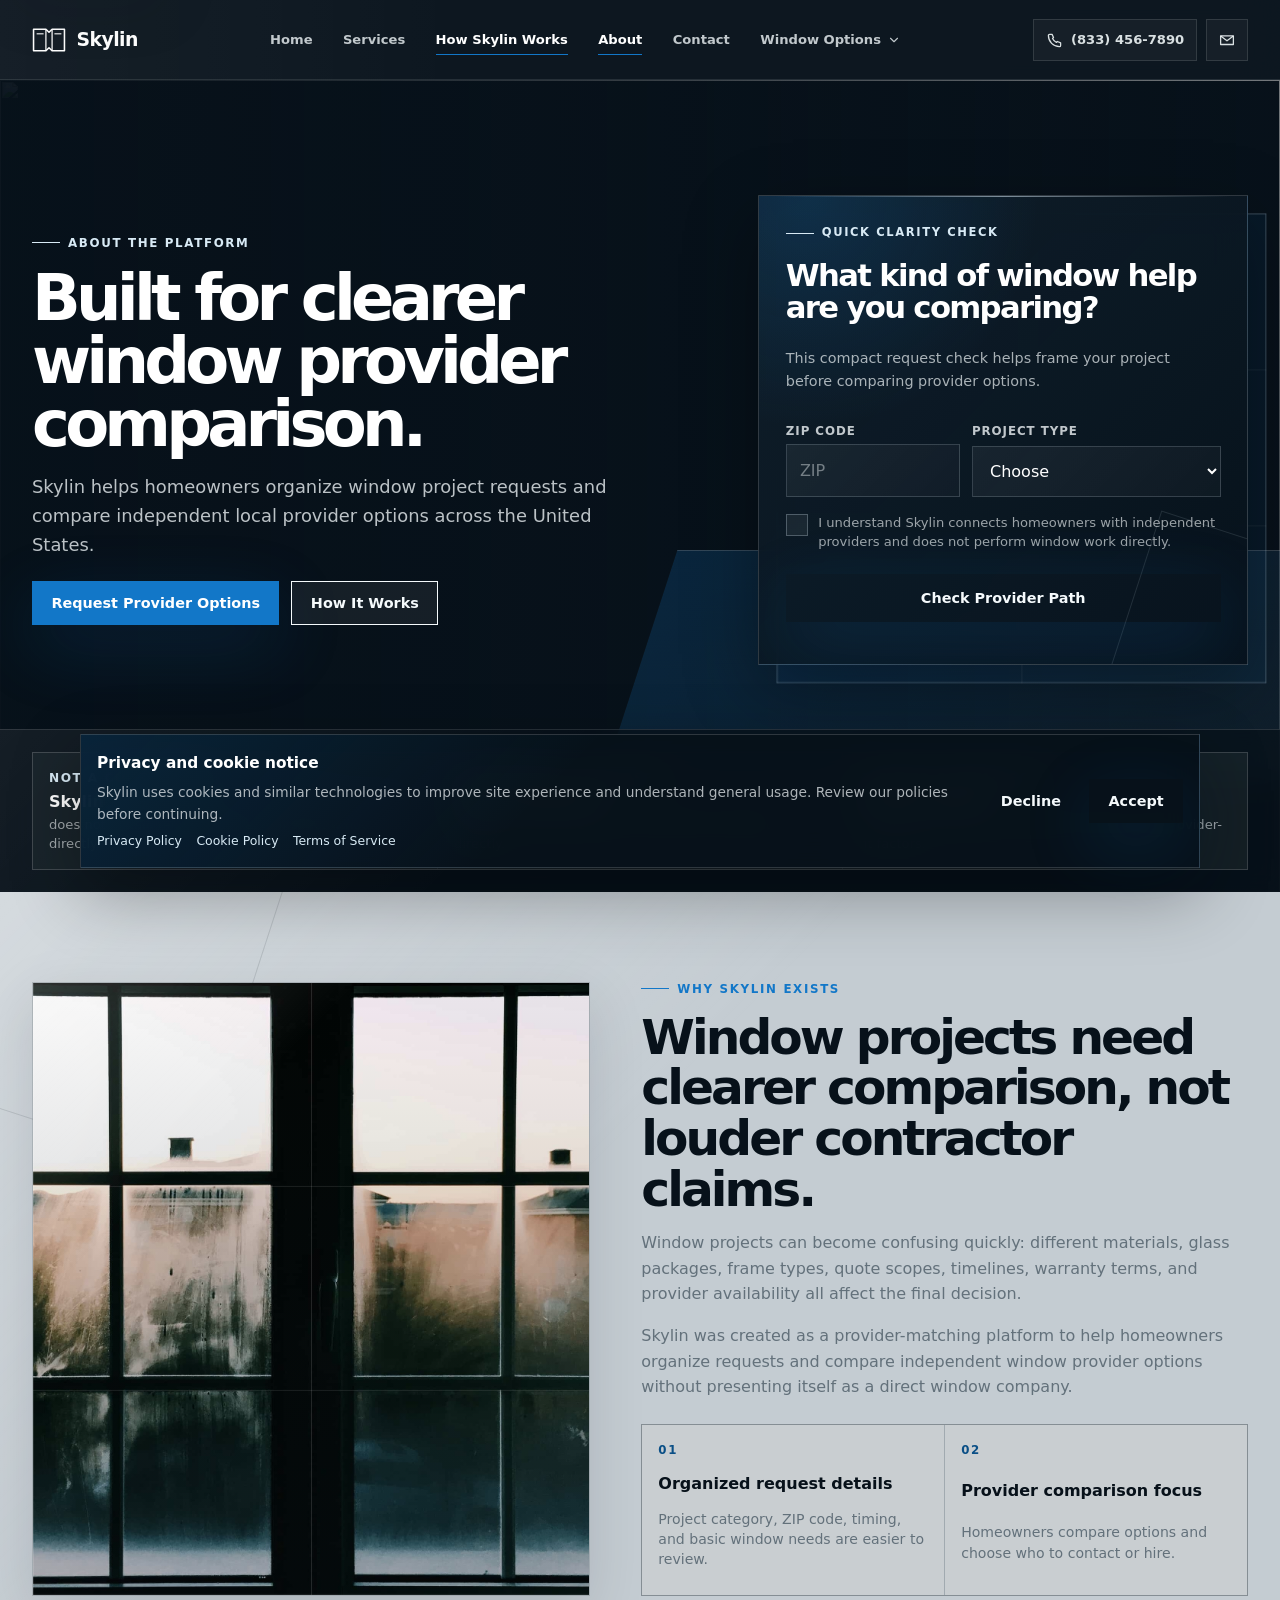
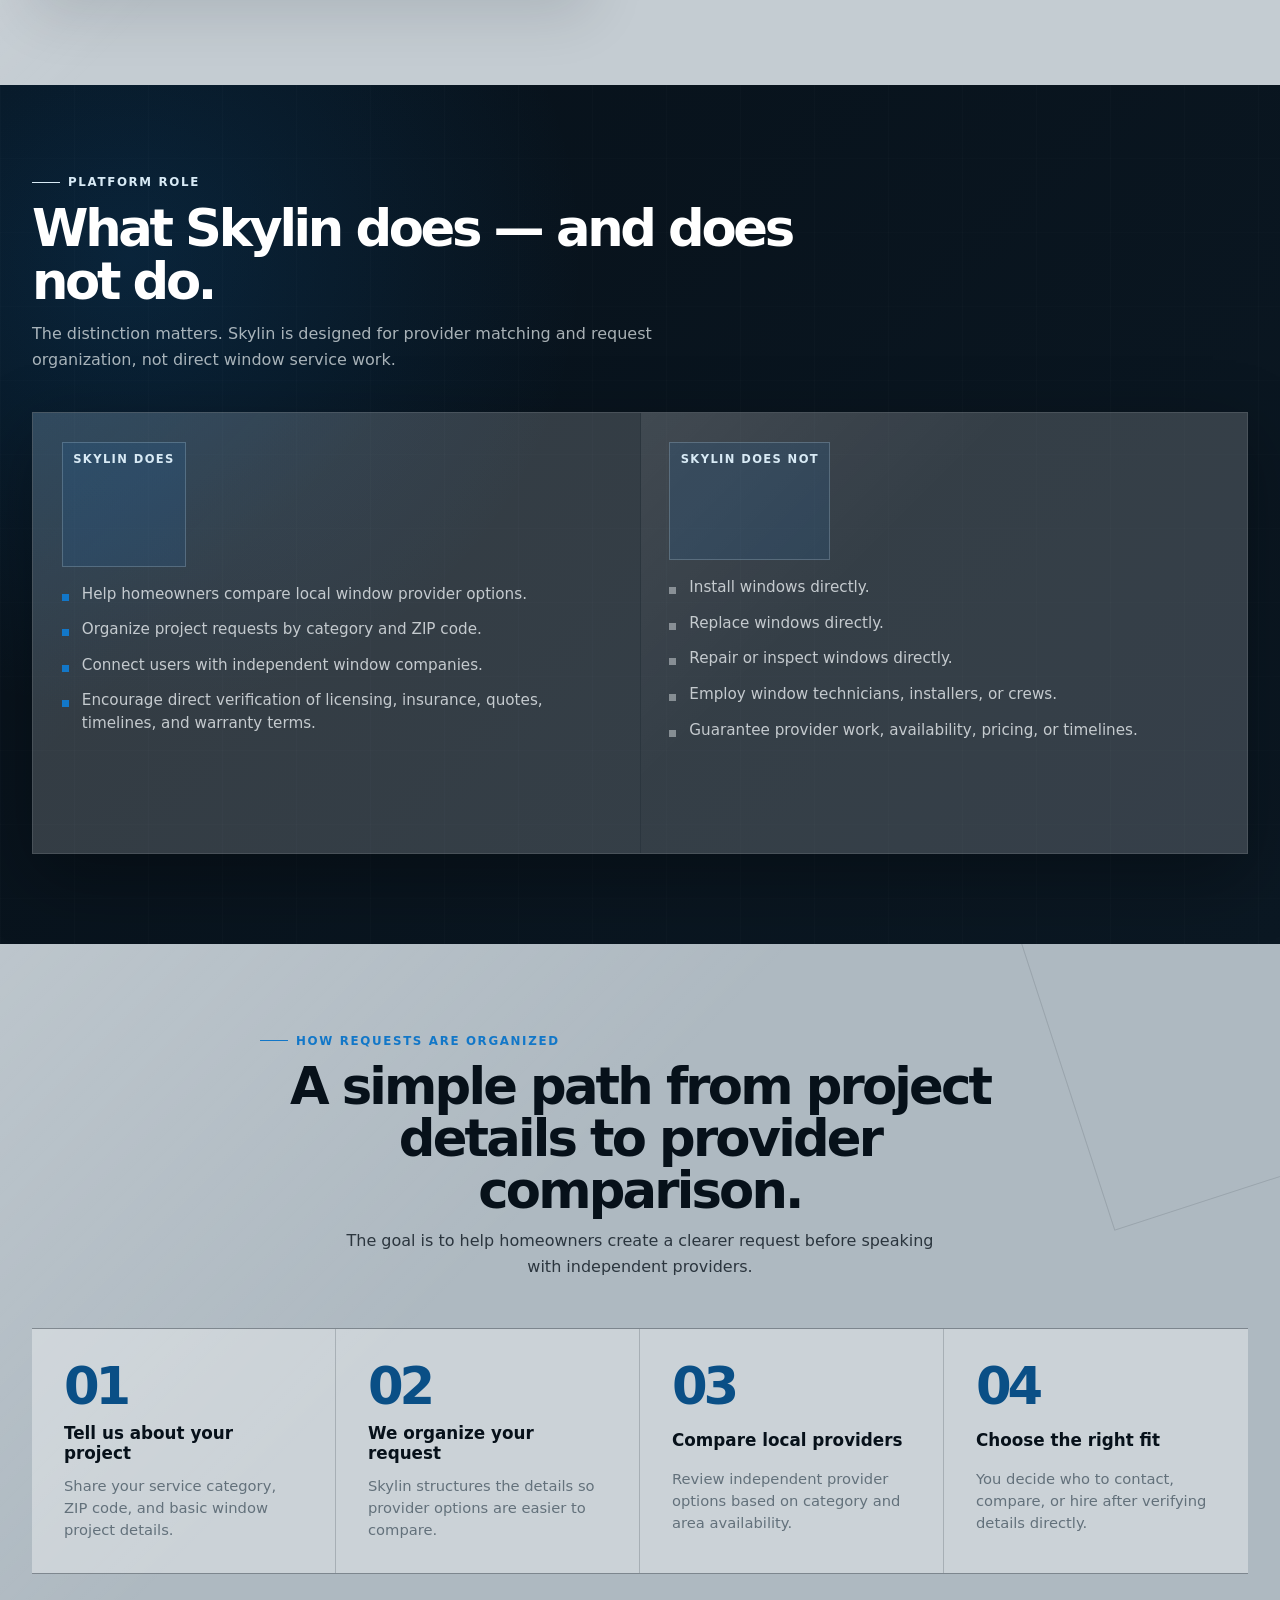
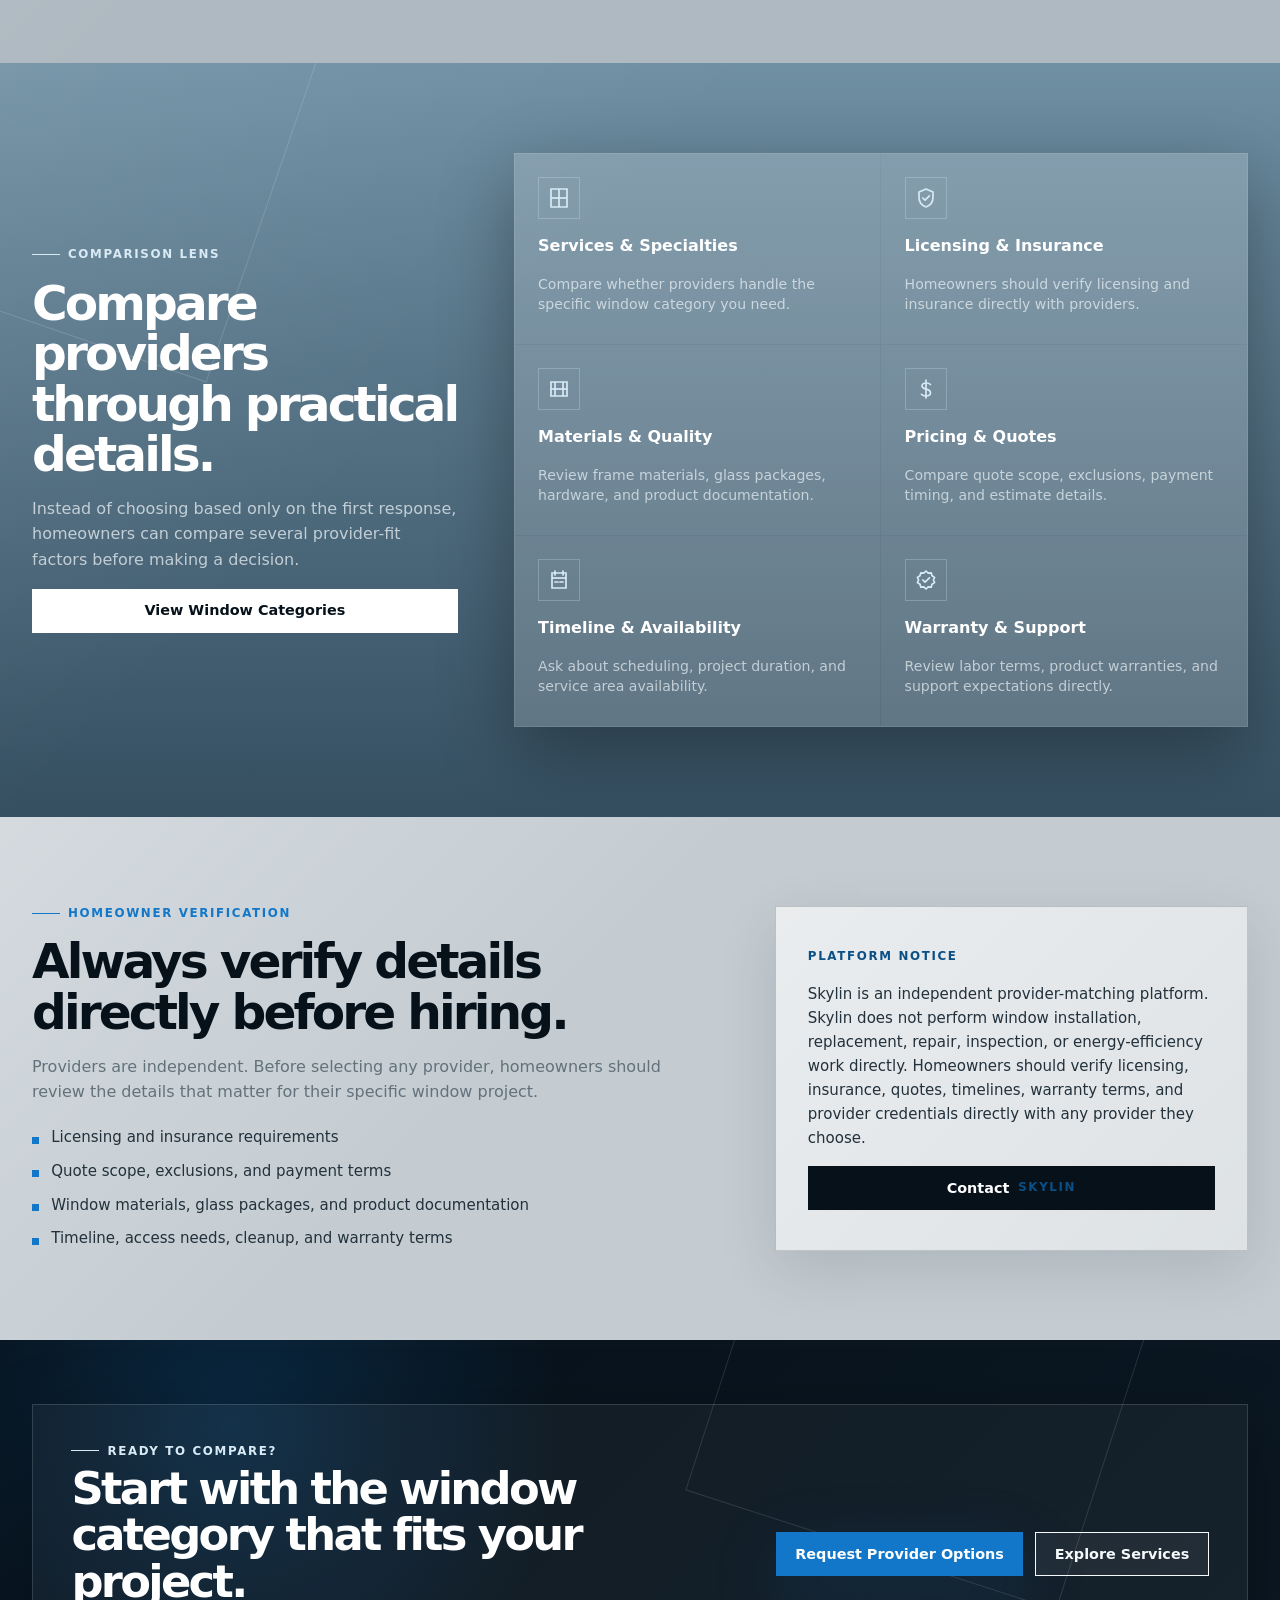
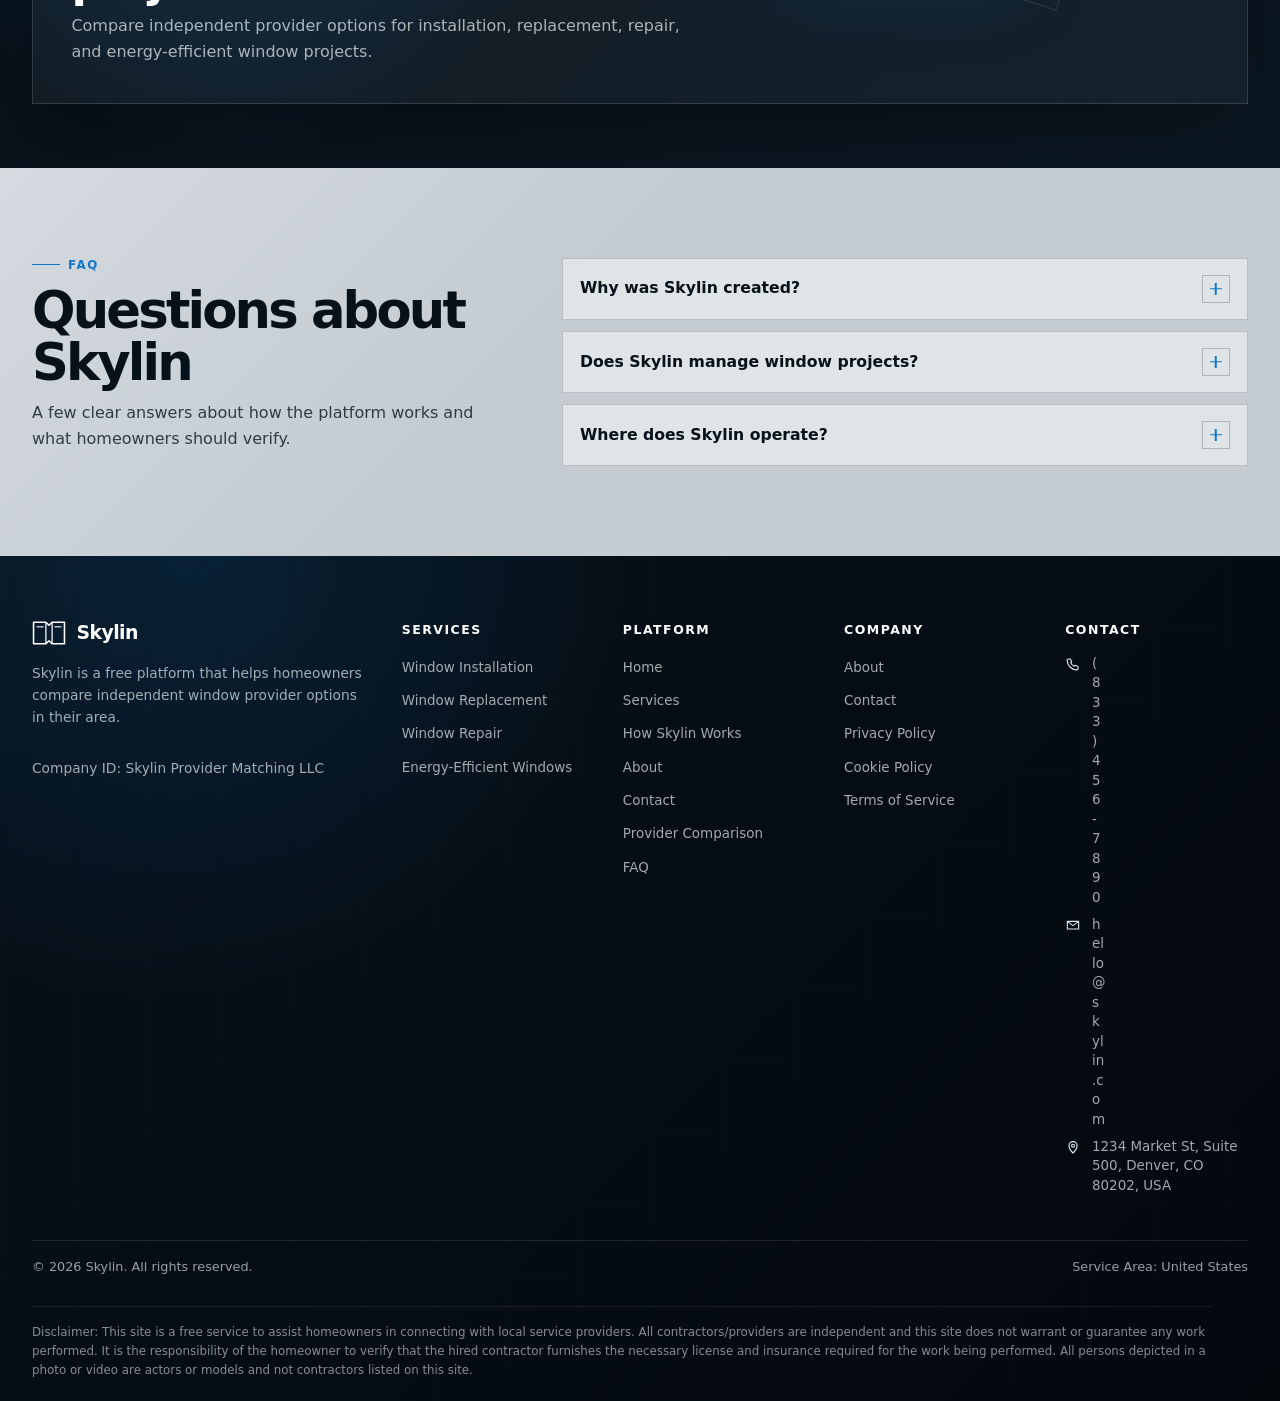
==== about.html @ 71d1b975 "+" ====
<!DOCTYPE html>
<html lang="en">

<head>
    <meta charset="UTF-8">
    <meta name="viewport" content="width=device-width, initial-scale=1.0">
    <title>About Skylin | Window Provider Matching Platform</title>
    <meta name="description"
        content="Learn how Skylin helps homeowners compare independent local window providers while staying clear about its platform role.">

    <link rel="icon" type="image/svg+xml" href="./assets/icons/favicon.svg">
    <link rel="shortcut icon" href="./assets/icons/favicon.svg" type="image/svg+xml">

    <link rel="stylesheet" href="./css/style.css">
</head>

<body class="about-page">
    <div data-site-header></div>

    <main id="main">
        <section class="about-hero" aria-labelledby="aboutHeroTitle">
            <div class="about-hero-bg" aria-hidden="true">
                <img src="./assets/images/hero-about.jpg" alt="">
            </div>

            <div class="container-wide about-hero-grid">
                <div class="about-hero-content">
                    <span class="eyebrow">About the platform</span>

                    <h1 id="aboutHeroTitle">
                        Built for clearer window provider comparison.
                    </h1>

                    <p>
                        <span data-company-name></span> helps homeowners organize window project requests and compare
                        independent local provider options across the United States.
                    </p>

                    <div class="about-hero-actions">
                        <a class="button button-primary" href="contact.html">
                            Request Provider Options
                        </a>

                        <a class="button button-secondary" href="#how-skylin-works">
                            How It Works
                        </a>
                    </div>
                </div>

                <aside class="about-hero-check" aria-label="Platform fit checker">
                    <div class="about-check-frame" aria-hidden="true"></div>

                    <form class="about-check-card" data-skylin-form>
                        <span class="about-check-kicker">Quick clarity check</span>

                        <h2>
                            What kind of window help are you comparing?
                        </h2>

                        <p>
                            This compact request check helps frame your project before comparing provider options.
                        </p>

                        <div class="about-check-row">
                            <div class="form-field">
                                <label for="aboutCheckZip">ZIP code</label>
                                <input id="aboutCheckZip" name="zip" type="text" inputmode="numeric"
                                    autocomplete="postal-code" placeholder="ZIP" required>
                            </div>

                            <div class="form-field">
                                <label for="aboutCheckType">Project type</label>
                                <select id="aboutCheckType" name="project-type" required>
                                    <option value="">Choose</option>
                                    <option value="installation">Installation</option>
                                    <option value="replacement">Replacement</option>
                                    <option value="repair">Repair</option>
                                    <option value="energy">Energy-efficient windows</option>
                                </select>
                            </div>
                        </div>

                        <div class="checkbox-field">
                            <label class="custom-checkbox">
                                <input type="checkbox" name="consent" required>
                                <span class="custom-checkbox-box" aria-hidden="true"></span>
                                <span>
                                    I understand <span data-company-name></span> connects homeowners with independent
                                    providers and does not perform window work directly.
                                </span>
                            </label>
                        </div>

                        <div class="form-actions">
                            <button class="button button-primary" type="submit">
                                Check Provider Path
                            </button>

                            <p class="form-status" data-form-status aria-live="polite"></p>
                        </div>
                    </form>
                </aside>
            </div>

            <div class="about-hero-bottom">
                <div class="container-wide about-hero-bottom-grid">
                    <div>
                        <strong>Not a contractor</strong>
                        <span data-company-name></span>
                        <small>does not install, repair, replace, or inspect windows directly.</small>
                    </div>

                    <div>
                        <strong>Independent providers</strong>
                        <span>Local companies</span>
                        <small>are separate businesses and should be reviewed directly.</small>
                    </div>

                    <div>
                        <strong>Clearer comparison</strong>
                        <span>Project details</span>
                        <small>are organized around category, ZIP code, and provider-fit factors.</small>
                    </div>
                </div>
            </div>
        </section>

        <section class="about-story section-gray section" aria-labelledby="aboutStoryTitle">
            <div class="container-wide about-story-layout">
                <div class="about-story-photo">
                    <img src="./assets/images/split-window-frame.jpg"
                        alt="Modern window frame detail in a bright interior" loading="lazy">
                </div>

                <div class="about-story-content">
                    <span class="eyebrow">Why Skylin exists</span>

                    <h2 id="aboutStoryTitle">
                        Window projects need clearer comparison, not louder contractor claims.
                    </h2>

                    <p>
                        Window projects can become confusing quickly: different materials, glass packages, frame types,
                        quote scopes, timelines, warranty terms, and provider availability all affect the final
                        decision.
                    </p>

                    <p>
                        <span data-company-name></span> was created as a provider-matching platform to help homeowners
                        organize requests and compare independent window provider options without presenting itself as a
                        direct window company.
                    </p>

                    <div class="about-story-points">
                        <article>
                            <span>01</span>
                            <strong>Organized request details</strong>
                            <p>Project category, ZIP code, timing, and basic window needs are easier to review.</p>
                        </article>

                        <article>
                            <span>02</span>
                            <strong>Provider comparison focus</strong>
                            <p>Homeowners compare options and choose who to contact or hire.</p>
                        </article>
                    </div>
                </div>
            </div>
        </section>

        <section class="about-role section-dark section" aria-labelledby="aboutRoleTitle">
            <div class="container-wide">
                <div class="about-role-header">
                    <span class="eyebrow">Platform role</span>

                    <h2 id="aboutRoleTitle">
                        What <span data-company-name></span> does — and does not do.
                    </h2>

                    <p>
                        The distinction matters. <span data-company-name></span> is designed for provider matching and
                        request organization, not direct window service work.
                    </p>
                </div>

                <div class="about-role-grid">
                    <article class="about-role-card about-role-card-positive">
                        <span class="about-role-label">Skylin does</span>

                        <ul>
                            <li>Help homeowners compare local window provider options.</li>
                            <li>Organize project requests by category and ZIP code.</li>
                            <li>Connect users with independent window companies.</li>
                            <li>Encourage direct verification of licensing, insurance, quotes, timelines, and warranty
                                terms.</li>
                        </ul>
                    </article>

                    <article class="about-role-card about-role-card-negative">
                        <span class="about-role-label">Skylin does not</span>

                        <ul>
                            <li>Install windows directly.</li>
                            <li>Replace windows directly.</li>
                            <li>Repair or inspect windows directly.</li>
                            <li>Employ window technicians, installers, or crews.</li>
                            <li>Guarantee provider work, availability, pricing, or timelines.</li>
                        </ul>
                    </article>
                </div>
            </div>
        </section>

        <section class="about-process section-gray-strong section" id="how-skylin-works"
            aria-labelledby="aboutProcessTitle">
            <div class="container-wide">
                <div class="section-header center">
                    <span class="eyebrow">How requests are organized</span>

                    <h2 id="aboutProcessTitle">
                        A simple path from project details to provider comparison.
                    </h2>

                    <p>
                        The goal is to help homeowners create a clearer request before speaking with independent
                        providers.
                    </p>
                </div>

                <div class="process-line-grid" data-about-process></div>
            </div>
        </section>

        <section class="about-lens section-blue section" aria-labelledby="aboutLensTitle">
            <div class="container-wide about-lens-layout">
                <div class="about-lens-content">
                    <span class="eyebrow">Comparison lens</span>

                    <h2 id="aboutLensTitle">
                        Compare providers through practical details.
                    </h2>

                    <p>
                        Instead of choosing based only on the first response, homeowners can compare several
                        provider-fit factors before making a decision.
                    </p>

                    <a class="button button-light" href="services.html">
                        View Window Categories
                    </a>
                </div>

                <div class="about-lens-board" data-about-lens></div>
            </div>
        </section>

        <section class="about-verification section-gray section" aria-labelledby="aboutVerificationTitle">
            <div class="container-wide about-verification-layout">
                <div class="about-verification-copy">
                    <span class="eyebrow">Homeowner verification</span>

                    <h2 id="aboutVerificationTitle">
                        Always verify details directly before hiring.
                    </h2>

                    <p>
                        Providers are independent. Before selecting any provider, homeowners should review the details
                        that matter for their specific window project.
                    </p>

                    <ul class="about-verification-list">
                        <li>Licensing and insurance requirements</li>
                        <li>Quote scope, exclusions, and payment terms</li>
                        <li>Window materials, glass packages, and product documentation</li>
                        <li>Timeline, access needs, cleanup, and warranty terms</li>
                    </ul>
                </div>

                <div class="about-verification-card">
                    <span>Platform notice</span>

                    <p data-legal-notice></p>

                    <a class="button button-dark" href="contact.html">
                        Contact <span data-company-name></span>
                    </a>
                </div>
            </div>
        </section>

        <section class="about-cta section-compact" aria-labelledby="aboutCtaTitle">
            <div class="container-wide about-cta-shell">
                <div class="about-cta-content">
                    <span class="eyebrow">Ready to compare?</span>

                    <h2 id="aboutCtaTitle">
                        Start with the window category that fits your project.
                    </h2>

                    <p>
                        Compare independent provider options for installation, replacement, repair, and energy-efficient
                        window projects.
                    </p>
                </div>

                <div class="about-cta-actions">
                    <a class="button button-primary" href="contact.html">
                        Request Provider Options
                    </a>

                    <a class="button button-secondary" href="services.html">
                        Explore Services
                    </a>
                </div>
            </div>
        </section>

        <section class="about-faq section-gray section" id="faq" aria-labelledby="aboutFaqTitle">
            <div class="container-wide about-faq-layout">
                <div class="section-header">
                    <span class="eyebrow">FAQ</span>

                    <h2 id="aboutFaqTitle">
                        Questions about <span data-company-name></span>
                    </h2>

                    <p>
                        A few clear answers about how the platform works and what homeowners should verify.
                    </p>
                </div>

                <div>
                    <div class="faq-list" data-faq-list="about"></div>
                    <div data-faq-schema="about"></div>
                </div>
            </div>
        </section>
    </main>

    <div data-site-footer></div>
    <div data-policy-banner></div>

    <script src="./js/config.js"></script>
    <script src="./js/main.js"></script>
    <script src="./js/about.js"></script>
</body>

</html>
---- css/style.css ----
@import url("./home.css");
@import url("./services.css");
@import url("./about.css");
@import url("./contact.css");
@import url("./service-page.css");
@import url("./legal.css");

/* ==========================================================
   SKylin — Global Styles
   Deep Frosted Blue + Architectural Gray + Graphite
   ========================================================== */

:root {
    /* Core backgrounds */
    --color-bg: #9fb3c1;
    --color-bg-blue: #6f8fa3;
    --color-bg-blue-deep: #354f61;
    --color-bg-dark: #07111a;
    --color-bg-dark-soft: #0b1823;
    --color-bg-gray: #c4ccd2;
    --color-bg-gray-strong: #aeb9c1;
    --color-bg-gray-soft: #d1d7db;
    --color-bg-light: #f4f7f8;

    /* Surfaces */
    --color-surface: #ffffff;
    --color-surface-muted: #e6ebee;
    --color-surface-blue: #7f9cad;
    --color-surface-gray: #d1d7db;
    --color-panel-dark: #101f2b;
    --color-panel-blue: #243b4b;

    /* Text */
    --color-heading: #07111a;
    --color-text: #22313b;
    --color-muted: #63717b;
    --color-text-light: #f5fafc;
    --color-muted-light: rgba(245, 250, 252, 0.72);

    /* Blues */
    --color-primary-blue: #5f8298;
    --color-primary-blue-dark: #354f61;
    --color-accent-blue: #1277c8;
    --color-accent-blue-hover: #0a5fa3;
    --color-accent-blue-dark: #0a4f86;
    --color-accent-blue-soft: #d8eaf5;

    /* Neutrals / lines */
    --color-border: rgba(7, 17, 26, 0.18);
    --color-border-strong: rgba(7, 17, 26, 0.34);
    --color-border-light: rgba(255, 255, 255, 0.18);
    --color-white: #ffffff;

    /* Layout */
    --container: 1180px;
    --container-wide: 1360px;
    --container-narrow: 860px;
    --header-height: 76px;
    --section-padding: clamp(3.8rem, 7vw, 6.8rem);
    --section-padding-compact: clamp(2.8rem, 5vw, 4.8rem);
    --page-padding: clamp(1rem, 4vw, 2rem);

    /* Shadows */
    --shadow-soft: 0 18px 55px rgba(7, 17, 26, 0.12);
    --shadow-dark: 0 24px 70px rgba(0, 0, 0, 0.32);
    --shadow-blue: 0 22px 70px rgba(18, 119, 200, 0.18);

    /* Motion */
    --ease: cubic-bezier(0.22, 1, 0.36, 1);
    --duration: 260ms;
}

/* ==========================================================
   Reset / Base
   ========================================================== */

*,
*::before,
*::after {
    box-sizing: border-box;
}

html {
    min-width: 320px;
    overflow-x: hidden;
    scroll-behavior: smooth;
    text-size-adjust: 100%;
}

body {
    min-width: 320px;
    margin: 0;
    overflow-x: clip;
    background:
        linear-gradient(135deg, rgba(255, 255, 255, 0.08), transparent 34%),
        var(--color-bg);
    color: var(--color-text);
    font-family:
        Inter,
        Manrope,
        Onest,
        system-ui,
        -apple-system,
        BlinkMacSystemFont,
        "Segoe UI",
        sans-serif;
    font-size: 16px;
    line-height: 1.6;
    -webkit-font-smoothing: antialiased;
    text-rendering: optimizeLegibility;
}

body.menu-open {
    overflow: hidden;
}

img,
picture,
svg,
video {
    display: block;
    max-width: 100%;
}

img {
    height: auto;
}

a {
    color: inherit;
    text-decoration: none;
}

button,
input,
textarea,
select {
    font: inherit;
}

button {
    cursor: pointer;
}

button,
input,
textarea,
select {
    border-radius: 0;
}

ul,
ol {
    padding: 0;
    margin: 0;
}

li {
    list-style: none;
}

p,
h1,
h2,
h3,
h4,
h5,
h6 {
    margin-top: 0;
}

p:last-child {
    margin-bottom: 0;
}

::selection {
    background: var(--color-accent-blue);
    color: var(--color-white);
}

:focus-visible {
    outline: 2px solid var(--color-accent-blue);
    outline-offset: 4px;
}

[hidden] {
    display: none !important;
}

.image-missing {
    background: linear-gradient(135deg, var(--color-bg-gray), var(--color-bg-blue));
    min-height: 180px;
}

/* ==========================================================
   Layout Helpers
   ========================================================== */

.container {
    width: min(100% - calc(var(--page-padding) * 2), var(--container));
    margin-inline: auto;
}

.container-wide {
    width: min(100% - calc(var(--page-padding) * 2), var(--container-wide));
    margin-inline: auto;
}

.container-narrow {
    width: min(100% - calc(var(--page-padding) * 2), var(--container-narrow));
    margin-inline: auto;
}

.section {
    position: relative;
    padding-block: var(--section-padding);
}

.section-compact {
    padding-block: var(--section-padding-compact);
}

.section-dark {
    background:
        radial-gradient(circle at 10% 20%, rgba(18, 119, 200, 0.18), transparent 34%),
        linear-gradient(135deg, var(--color-bg-dark), var(--color-bg-dark-soft));
    color: var(--color-text-light);
}

.section-blue {
    background:
        linear-gradient(135deg, rgba(255, 255, 255, 0.08), transparent 38%),
        linear-gradient(180deg, var(--color-bg-blue), var(--color-bg-blue-deep));
    color: var(--color-text-light);
}

.section-gray {
    background:
        linear-gradient(135deg, rgba(255, 255, 255, 0.28), transparent 42%),
        var(--color-bg-gray);
    color: var(--color-heading);
}

.section-gray-strong {
    background:
        linear-gradient(135deg, rgba(255, 255, 255, 0.18), transparent 40%),
        var(--color-bg-gray-strong);
    color: var(--color-heading);
}

.section-light {
    background: var(--color-bg-light);
    color: var(--color-heading);
}

.section-header {
    display: grid;
    gap: 0.75rem;
    max-width: 760px;
    margin-bottom: clamp(1.8rem, 4vw, 3rem);
}

.section-header.center {
    margin-inline: auto;
    text-align: center;
}

.section-header h1,
.section-header h2 {
    margin-bottom: 0;
    color: inherit;
    font-size: clamp(2rem, 4vw, 4.2rem);
    font-weight: 640;
    line-height: 1.02;
    letter-spacing: -0.055em;
}

.section-header p {
    max-width: 620px;
    margin-bottom: 0;
    color: inherit;
    opacity: 0.78;
}

.section-header.center p {
    margin-inline: auto;
}

.eyebrow {
    display: inline-flex;
    align-items: center;
    gap: 0.5rem;
    width: fit-content;
    color: var(--color-accent-blue);
    font-size: 0.74rem;
    font-weight: 760;
    line-height: 1.2;
    letter-spacing: 0.14em;
    text-transform: uppercase;
}

.eyebrow::before {
    content: "";
    width: 28px;
    height: 1px;
    background: currentColor;
}

.text-light {
    color: var(--color-text-light);
}

.text-muted-light {
    color: var(--color-muted-light);
}

.desktop-only {
    display: block;
}

.mobile-only {
    display: none;
}

/* ==========================================================
   Skip Link
   ========================================================== */

.skip-link {
    position: fixed;
    top: 0.75rem;
    left: 0.75rem;
    z-index: 9999;
    transform: translateY(-140%);
    background: var(--color-white);
    color: var(--color-heading);
    padding: 0.75rem 1rem;
    border: 1px solid var(--color-accent-blue);
    box-shadow: var(--shadow-soft);
    transition: transform var(--duration) var(--ease);
}

.skip-link:focus {
    transform: translateY(0);
}

/* ==========================================================
   Buttons / Links
   ========================================================== */

.button,
.btn,
button.button {
    position: relative;
    isolation: isolate;
    display: inline-flex;
    align-items: center;
    justify-content: center;
    gap: 0.55rem;
    min-height: 44px;
    padding: 0.82rem 1.15rem;
    border: 1px solid transparent;
    border-radius: 0;
    background: transparent;
    color: inherit;
    font-size: 0.9rem;
    font-weight: 720;
    line-height: 1;
    text-align: center;
    overflow: hidden;
    transition:
        color var(--duration) var(--ease),
        background var(--duration) var(--ease),
        border-color var(--duration) var(--ease),
        transform var(--duration) var(--ease);
}

.button::before,
.btn::before {
    content: "";
    position: absolute;
    inset: 0;
    z-index: -1;
    transform: translateX(-104%);
    background: linear-gradient(90deg, transparent, rgba(255, 255, 255, 0.24), transparent);
    transition: transform 520ms var(--ease);
}

.button:hover::before,
.btn:hover::before {
    transform: translateX(104%);
}

.button:hover,
.btn:hover {
    transform: translateY(-1px);
}

.button-primary,
.btn-primary {
    background: var(--color-accent-blue);
    color: var(--color-white);
    border-color: var(--color-accent-blue);
    box-shadow: var(--shadow-blue);
}

.button-primary:hover,
.btn-primary:hover {
    background: var(--color-accent-blue-hover);
    border-color: var(--color-accent-blue-hover);
}

.button-secondary,
.btn-secondary {
    background: rgba(255, 255, 255, 0.06);
    color: currentColor;
    border-color: currentColor;
}

.button-secondary:hover,
.btn-secondary:hover {
    background: rgba(255, 255, 255, 0.12);
    border-color: var(--color-accent-blue);
    color: var(--color-white);
}

.button-dark,
.btn-dark {
    background: var(--color-bg-dark);
    color: var(--color-white);
    border-color: var(--color-bg-dark);
}

.button-dark:hover,
.btn-dark:hover {
    background: var(--color-panel-blue);
    border-color: var(--color-accent-blue);
}

.button-light,
.btn-light {
    background: var(--color-white);
    color: var(--color-heading);
    border-color: var(--color-white);
}

.button-light:hover,
.btn-light:hover {
    color: var(--color-white);
    background: var(--color-accent-blue);
    border-color: var(--color-accent-blue);
}

.text-link {
    display: inline-flex;
    align-items: center;
    gap: 0.4rem;
    width: fit-content;
    color: var(--color-accent-blue);
    font-size: 0.92rem;
    font-weight: 750;
    line-height: 1.2;
}

.text-link span {
    transition: transform var(--duration) var(--ease);
}

.text-link:hover span {
    transform: translateX(4px);
}

/* ==========================================================
   Header
   ========================================================== */

.site-header {
    position: sticky;
    top: 0;
    z-index: 1000;
    background:
        linear-gradient(90deg, rgba(255, 255, 255, 0.035), transparent 36%),
        rgba(7, 17, 26, 0.96);
    color: var(--color-text-light);
    border-bottom: 1px solid rgba(255, 255, 255, 0.1);
    backdrop-filter: blur(18px);
}

.site-header-inner {
    display: grid;
    grid-template-columns: auto 1fr auto;
    align-items: center;
    gap: clamp(1rem, 3vw, 2rem);
    width: min(100% - calc(var(--page-padding) * 2), var(--container-wide));
    min-height: var(--header-height);
    margin-inline: auto;
}

.site-logo {
    display: inline-flex;
    align-items: center;
    gap: 0.65rem;
    min-width: 0;
    color: var(--color-white);
    font-weight: 720;
    letter-spacing: -0.035em;
    transition: color var(--duration) var(--ease);
}

.site-logo:hover {
    color: var(--color-accent-blue-soft);
}

.site-logo-mark {
    display: inline-flex;
    width: 34px;
    height: 26px;
    flex: 0 0 auto;
    color: currentColor;
}

.site-logo-mark svg {
    width: 100%;
    height: 100%;
}

.site-logo-text {
    font-size: 1.18rem;
    line-height: 1;
}

.site-nav {
    display: flex;
    align-items: center;
    justify-content: center;
    gap: clamp(0.45rem, 1.4vw, 1rem);
    min-width: 0;
}

.site-nav-link {
    position: relative;
    display: inline-flex;
    align-items: center;
    gap: 0.35rem;
    min-height: 42px;
    padding: 0.35rem 0.45rem;
    border: 0;
    background: transparent;
    color: rgba(245, 250, 252, 0.78);
    font-size: 0.82rem;
    font-weight: 640;
    line-height: 1;
    white-space: nowrap;
    transition:
        color var(--duration) var(--ease),
        opacity var(--duration) var(--ease);
}

.site-nav-link::after {
    content: "";
    position: absolute;
    right: 0.45rem;
    bottom: 0.35rem;
    left: 0.45rem;
    height: 1px;
    transform: scaleX(0);
    transform-origin: left;
    background: var(--color-accent-blue);
    transition: transform var(--duration) var(--ease);
}

.site-nav-link:hover,
.site-nav-link.is-active {
    color: var(--color-white);
}

.site-nav-link:hover::after,
.site-nav-link.is-active::after {
    transform: scaleX(1);
}

.site-nav-link svg {
    width: 14px;
    height: 14px;
}

.site-nav-dropdown {
    position: relative;
}

.site-nav-dropdown-button {
    cursor: pointer;
}

.site-dropdown-panel {
    position: absolute;
    top: calc(100% + 0.65rem);
    left: 50%;
    min-width: 280px;
    padding: 0.5rem;
    transform: translateX(-50%) translateY(8px);
    opacity: 0;
    pointer-events: none;
    background:
        linear-gradient(135deg, rgba(18, 119, 200, 0.14), transparent 42%),
        var(--color-bg-dark-soft);
    border: 1px solid var(--color-border-light);
    box-shadow: var(--shadow-dark);
    transition:
        opacity var(--duration) var(--ease),
        transform var(--duration) var(--ease);
}

.site-nav-dropdown:hover .site-dropdown-panel,
.site-nav-dropdown:focus-within .site-dropdown-panel {
    opacity: 1;
    pointer-events: auto;
    transform: translateX(-50%) translateY(0);
}

.site-dropdown-link {
    display: grid;
    grid-template-columns: 28px 1fr;
    align-items: center;
    gap: 0.75rem;
    padding: 0.78rem;
    border: 1px solid transparent;
    color: rgba(245, 250, 252, 0.78);
    transition:
        color var(--duration) var(--ease),
        border-color var(--duration) var(--ease),
        background var(--duration) var(--ease);
}

.site-dropdown-link:hover,
.site-dropdown-link.is-active {
    color: var(--color-white);
    border-color: var(--color-border-light);
    background: rgba(255, 255, 255, 0.06);
}

.site-dropdown-icon {
    display: grid;
    place-items: center;
    width: 28px;
    height: 28px;
    color: var(--color-accent-blue-soft);
}

.site-dropdown-icon svg {
    width: 20px;
    height: 20px;
}

.site-header-actions {
    display: inline-flex;
    align-items: center;
    justify-content: flex-end;
    gap: 0.55rem;
    min-width: 0;
}

.header-phone-link,
.header-icon-link {
    display: inline-flex;
    align-items: center;
    justify-content: center;
    gap: 0.45rem;
    min-height: 42px;
    border: 1px solid rgba(255, 255, 255, 0.12);
    color: rgba(245, 250, 252, 0.88);
    background: rgba(255, 255, 255, 0.035);
    transition:
        color var(--duration) var(--ease),
        background var(--duration) var(--ease),
        border-color var(--duration) var(--ease);
}

.header-phone-link {
    padding: 0.55rem 0.75rem;
    font-size: 0.82rem;
    font-weight: 720;
    white-space: nowrap;
}

.header-icon-link {
    width: 42px;
}

.header-phone-link svg,
.header-icon-link svg {
    width: 18px;
    height: 18px;
}

.header-phone-link:hover,
.header-icon-link:hover {
    color: var(--color-white);
    background: var(--color-accent-blue);
    border-color: var(--color-accent-blue);
}

.mobile-menu-toggle {
    display: none;
    place-items: center;
    width: 42px;
    height: 42px;
    padding: 0;
    border: 1px solid rgba(255, 255, 255, 0.14);
    background: rgba(255, 255, 255, 0.04);
    color: var(--color-white);
}

.mobile-menu-toggle span {
    display: block;
    width: 18px;
    height: 1px;
    grid-area: 1 / 1;
    background: currentColor;
    transition:
        transform var(--duration) var(--ease),
        opacity var(--duration) var(--ease);
}

.mobile-menu-toggle span:nth-child(1) {
    transform: translateY(-6px);
}

.mobile-menu-toggle span:nth-child(3) {
    transform: translateY(6px);
}

.menu-open .mobile-menu-toggle span:nth-child(1) {
    transform: rotate(45deg);
}

.menu-open .mobile-menu-toggle span:nth-child(2) {
    opacity: 0;
}

.menu-open .mobile-menu-toggle span:nth-child(3) {
    transform: rotate(-45deg);
}

/* ==========================================================
   Mobile Menu
   ========================================================== */

.mobile-menu-backdrop {
    position: fixed;
    inset: 0;
    z-index: 1001;
    opacity: 0;
    background: rgba(3, 8, 12, 0.72);
    backdrop-filter: blur(10px);
    transition: opacity var(--duration) var(--ease);
}

.mobile-menu-backdrop.is-visible {
    opacity: 1;
}

.mobile-menu {
    position: fixed;
    inset: 0;
    z-index: 1002;
    display: grid;
    min-width: 320px;
    min-height: 100dvh;
    padding: clamp(0.75rem, 3vw, 1.2rem);
    transform: translateX(100%);
    background:
        radial-gradient(circle at 10% 0%, rgba(18, 119, 200, 0.22), transparent 32%),
        linear-gradient(135deg, var(--color-bg-dark), var(--color-bg-dark-soft));
    color: var(--color-text-light);
    transition: transform 320ms var(--ease);
}

.mobile-menu.is-open {
    transform: translateX(0);
}

.mobile-menu-shell {
    display: grid;
    grid-template-rows: auto 1fr;
    width: min(100%, 740px);
    height: 100%;
    margin-inline: auto;
    border: 1px solid rgba(255, 255, 255, 0.12);
    background: rgba(255, 255, 255, 0.035);
    box-shadow: var(--shadow-dark);
    overflow: hidden;
}

.mobile-menu-top {
    display: flex;
    align-items: center;
    justify-content: space-between;
    gap: 1rem;
    padding: 1rem;
    border-bottom: 1px solid rgba(255, 255, 255, 0.1);
}

.mobile-menu-close {
    display: grid;
    place-items: center;
    width: 44px;
    height: 44px;
    padding: 0;
    border: 1px solid rgba(255, 255, 255, 0.14);
    background: rgba(255, 255, 255, 0.04);
    color: var(--color-white);
    transition:
        background var(--duration) var(--ease),
        border-color var(--duration) var(--ease);
}

.mobile-menu-close:hover {
    background: var(--color-accent-blue);
    border-color: var(--color-accent-blue);
}

.mobile-menu-close svg {
    width: 22px;
    height: 22px;
}

.mobile-menu-main {
    display: grid;
    gap: 1rem;
    align-content: start;
    padding: clamp(1rem, 4vw, 1.5rem);
    overflow-y: auto;
}

.mobile-nav {
    display: grid;
    gap: 0.5rem;
}

.mobile-nav-link {
    position: relative;
    display: flex;
    align-items: center;
    min-height: 46px;
    padding: 0.75rem 0.9rem;
    border: 1px solid rgba(255, 255, 255, 0.1);
    color: rgba(245, 250, 252, 0.82);
    background: rgba(255, 255, 255, 0.035);
    font-size: clamp(1rem, 4vw, 1.25rem);
    font-weight: 720;
    letter-spacing: -0.025em;
    transition:
        color var(--duration) var(--ease),
        background var(--duration) var(--ease),
        border-color var(--duration) var(--ease);
}

.mobile-nav-link::before {
    content: "";
    width: 0;
    height: 1px;
    margin-right: 0;
    background: var(--color-accent-blue);
    transition:
        width var(--duration) var(--ease),
        margin-right var(--duration) var(--ease);
}

.mobile-nav-link:hover,
.mobile-nav-link.is-active {
    color: var(--color-white);
    border-color: rgba(216, 234, 245, 0.34);
    background: rgba(255, 255, 255, 0.075);
}

.mobile-nav-link:hover::before,
.mobile-nav-link.is-active::before {
    width: 22px;
    margin-right: 0.65rem;
}

.mobile-menu-label {
    margin: 0 0 0.55rem;
    color: rgba(245, 250, 252, 0.58);
    font-size: 0.74rem;
    font-weight: 780;
    letter-spacing: 0.14em;
    text-transform: uppercase;
}

.mobile-service-list {
    display: grid;
    grid-template-columns: repeat(2, minmax(0, 1fr));
    gap: 0.55rem;
}

.mobile-service-link {
    display: grid;
    grid-template-columns: 30px 1fr;
    align-items: center;
    gap: 0.65rem;
    min-height: 58px;
    padding: 0.7rem;
    border: 1px solid rgba(255, 255, 255, 0.1);
    background: rgba(255, 255, 255, 0.04);
    color: rgba(245, 250, 252, 0.82);
    font-size: 0.9rem;
    font-weight: 650;
    transition:
        color var(--duration) var(--ease),
        background var(--duration) var(--ease),
        border-color var(--duration) var(--ease);
}

.mobile-service-link:hover,
.mobile-service-link.is-active {
    color: var(--color-white);
    border-color: var(--color-accent-blue);
    background: rgba(18, 119, 200, 0.22);
}

.mobile-service-icon {
    display: grid;
    place-items: center;
    width: 30px;
    height: 30px;
    color: var(--color-accent-blue-soft);
}

.mobile-service-icon svg {
    width: 22px;
    height: 22px;
}

.mobile-menu-contact {
    display: grid;
    grid-template-columns: repeat(2, minmax(0, 1fr));
    gap: 0.55rem;
}

.mobile-contact-card {
    display: grid;
    grid-template-columns: 34px 1fr;
    align-items: center;
    gap: 0.7rem;
    min-width: 0;
    padding: 0.85rem;
    border: 1px solid rgba(255, 255, 255, 0.12);
    background: rgba(18, 119, 200, 0.14);
}

.mobile-contact-card svg {
    width: 22px;
    height: 22px;
    color: var(--color-accent-blue-soft);
}

.mobile-contact-card strong,
.mobile-contact-card small {
    display: block;
    min-width: 0;
}

.mobile-contact-card strong {
    font-size: 0.86rem;
}

.mobile-contact-card small {
    color: rgba(245, 250, 252, 0.66);
    font-size: 0.76rem;
    overflow-wrap: anywhere;
}

.mobile-menu-legal {
    display: flex;
    flex-wrap: wrap;
    gap: 0.65rem 1rem;
    padding-top: 0.8rem;
    border-top: 1px solid rgba(255, 255, 255, 0.1);
}

.mobile-menu-legal a {
    color: rgba(245, 250, 252, 0.62);
    font-size: 0.78rem;
}

.mobile-menu-legal a:hover {
    color: var(--color-white);
}

/* ==========================================================
   Hero Shared
   ========================================================== */

.page-hero,
.hero {
    position: relative;
    isolation: isolate;
    display: grid;
    min-height: clamp(430px, 64vh, 720px);
    align-items: center;
    padding-block: clamp(5.5rem, 9vw, 8rem) clamp(3rem, 6vw, 5rem);
    overflow: hidden;
    color: var(--color-text-light);
    background: var(--color-bg-dark);
}

.page-hero::before,
.hero::before {
    content: "";
    position: absolute;
    inset: 0;
    z-index: -3;
    background:
        linear-gradient(90deg, rgba(7, 17, 26, 0.92), rgba(7, 17, 26, 0.48) 48%, rgba(7, 17, 26, 0.2)),
        linear-gradient(180deg, rgba(7, 17, 26, 0.18), rgba(7, 17, 26, 0.68));
}

.page-hero::after,
.hero::after {
    content: "";
    position: absolute;
    right: -8vw;
    bottom: -70px;
    z-index: -1;
    width: 54vw;
    max-width: 760px;
    height: 210px;
    transform: skewX(-18deg);
    background: rgba(18, 119, 200, 0.2);
    border-top: 1px solid rgba(255, 255, 255, 0.14);
}

.hero-bg,
.page-hero-bg,
.hero-bg img,
.page-hero-bg img {
    position: absolute;
    inset: 0;
    z-index: -4;
    width: 100%;
    height: 100%;
}

.hero-bg img,
.page-hero-bg img {
    object-fit: cover;
    filter: saturate(1.08) contrast(1.04);
}

.hero-content,
.page-hero-content {
    display: grid;
    gap: 1.1rem;
    max-width: 720px;
}

.hero-content h1,
.page-hero-content h1 {
    margin-bottom: 0;
    color: var(--color-white);
    font-size: clamp(2.35rem, 5vw, 5.2rem);
    font-weight: 650;
    line-height: 0.98;
    letter-spacing: -0.07em;
}

.hero-content p,
.page-hero-content p {
    max-width: 560px;
    margin-bottom: 0;
    color: rgba(245, 250, 252, 0.78);
    font-size: clamp(1rem, 1.4vw, 1.1rem);
}

.hero-actions,
.page-hero-actions {
    display: flex;
    flex-wrap: wrap;
    gap: 0.75rem;
    padding-top: 0.25rem;
}

/* ==========================================================
   Service Cards
   ========================================================== */

.service-photo-grid {
    display: grid;
    grid-template-columns: repeat(4, minmax(0, 1fr));
    gap: clamp(0.8rem, 2vw, 1.25rem);
}

.service-photo-card {
    position: relative;
    isolation: isolate;
    display: grid;
    align-content: end;
    min-height: clamp(230px, 24vw, 340px);
    padding: clamp(1rem, 2vw, 1.35rem);
    overflow: hidden;
    color: var(--color-white);
    background:
        linear-gradient(180deg, rgba(7, 17, 26, 0.1), rgba(7, 17, 26, 0.84)),
        var(--service-image) center / cover;
    border: 1px solid rgba(255, 255, 255, 0.16);
    box-shadow: 0 18px 54px rgba(7, 17, 26, 0.22);
    transition:
        transform var(--duration) var(--ease),
        border-color var(--duration) var(--ease),
        box-shadow var(--duration) var(--ease);
}

.service-photo-card::before {
    content: "";
    position: absolute;
    inset: 0;
    z-index: -1;
    background:
        linear-gradient(135deg, rgba(18, 119, 200, 0.16), transparent 42%),
        rgba(7, 17, 26, 0.12);
    transition: opacity var(--duration) var(--ease);
}

.service-photo-card:hover {
    transform: translateY(-4px);
    border-color: var(--color-accent-blue);
    box-shadow: 0 26px 75px rgba(7, 17, 26, 0.34);
}

.service-photo-card:hover::before {
    opacity: 0.62;
}

.service-photo-card-icon {
    position: absolute;
    top: 1rem;
    left: 1rem;
    display: grid;
    place-items: center;
    width: 42px;
    height: 42px;
    color: var(--color-white);
    border: 1px solid rgba(255, 255, 255, 0.24);
    background: rgba(7, 17, 26, 0.28);
    backdrop-filter: blur(8px);
    transition:
        color var(--duration) var(--ease),
        border-color var(--duration) var(--ease),
        background var(--duration) var(--ease);
}

.service-photo-card:hover .service-photo-card-icon {
    color: var(--color-accent-blue-soft);
    border-color: var(--color-accent-blue);
    background: rgba(18, 119, 200, 0.2);
}

.service-photo-card-icon svg {
    width: 26px;
    height: 26px;
}

.service-photo-card-content {
    display: grid;
    gap: 0.4rem;
    max-width: 94%;
}

.service-photo-card-content strong {
    color: var(--color-white);
    font-size: clamp(1.12rem, 1.8vw, 1.55rem);
    font-weight: 660;
    line-height: 1.08;
    letter-spacing: -0.04em;
}

.service-photo-card-content small {
    color: rgba(245, 250, 252, 0.74);
    font-size: 0.86rem;
    line-height: 1.45;
}

.service-photo-card-line {
    position: absolute;
    right: 0;
    bottom: 0;
    left: 0;
    height: 3px;
    transform: scaleX(0);
    transform-origin: left;
    background: var(--color-accent-blue);
    transition: transform 360ms var(--ease);
}

.service-photo-card:hover .service-photo-card-line {
    transform: scaleX(1);
}

.service-compact-card {
    display: grid;
    grid-template-columns: 42px 1fr;
    gap: 0.9rem;
    align-items: start;
    min-height: 100%;
    padding: 1rem;
    border: 1px solid var(--color-border);
    background: rgba(255, 255, 255, 0.42);
    transition:
        background var(--duration) var(--ease),
        border-color var(--duration) var(--ease),
        transform var(--duration) var(--ease);
}

.service-compact-card:hover {
    transform: translateY(-3px);
    border-color: var(--color-accent-blue);
    background: rgba(255, 255, 255, 0.74);
}

.service-compact-icon {
    display: grid;
    place-items: center;
    width: 42px;
    height: 42px;
    color: var(--color-accent-blue);
    border: 1px solid currentColor;
}

.service-compact-icon svg {
    width: 25px;
    height: 25px;
}

.service-compact-card strong,
.service-compact-card small {
    display: block;
}

.service-compact-card strong {
    margin-bottom: 0.3rem;
    color: var(--color-heading);
    font-size: 1.05rem;
    line-height: 1.2;
}

.service-compact-card small {
    color: var(--color-muted);
    font-size: 0.88rem;
    line-height: 1.45;
}

.service-editorial-card {
    display: grid;
    grid-template-columns: minmax(230px, 0.9fr) minmax(0, 1fr);
    gap: 0;
    min-height: 320px;
    border: 1px solid var(--color-border);
    background: rgba(255, 255, 255, 0.46);
    overflow: hidden;
}

.service-editorial-image {
    position: relative;
    display: block;
    min-height: 320px;
    overflow: hidden;
}

.service-editorial-image::after {
    content: "";
    position: absolute;
    inset: 0;
    background: linear-gradient(180deg, transparent, rgba(7, 17, 26, 0.28));
}

.service-editorial-image img {
    width: 100%;
    height: 100%;
    object-fit: cover;
    transition: transform 520ms var(--ease);
}

.service-editorial-card:hover .service-editorial-image img {
    transform: scale(1.035);
}

.service-editorial-content {
    display: grid;
    align-content: center;
    gap: 0.85rem;
    padding: clamp(1.2rem, 3vw, 2rem);
}

.service-editorial-content h2 {
    margin-bottom: 0;
    color: var(--color-heading);
    font-size: clamp(1.6rem, 3vw, 2.5rem);
    font-weight: 640;
    line-height: 1.05;
    letter-spacing: -0.055em;
}

.service-editorial-content p {
    margin-bottom: 0;
    color: var(--color-muted);
}

/* ==========================================================
   Process / Comparison / Stats Shared
   ========================================================== */

.process-line-grid {
    display: grid;
    grid-template-columns: repeat(4, minmax(0, 1fr));
    gap: 0;
    border-top: 1px solid var(--color-border-strong);
    border-bottom: 1px solid var(--color-border-strong);
}

.process-step {
    position: relative;
    display: grid;
    gap: 0.7rem;
    padding: clamp(1.2rem, 3vw, 2rem);
}

.process-step:not(:last-child) {
    border-right: 1px solid var(--color-border);
}

.process-step-number {
    color: var(--color-accent-blue-dark);
    font-size: clamp(2rem, 4vw, 3.4rem);
    font-weight: 580;
    line-height: 1;
    letter-spacing: -0.08em;
}

.process-step h3 {
    margin-bottom: 0;
    color: var(--color-heading);
    font-size: 1.05rem;
    font-weight: 720;
    line-height: 1.2;
}

.process-step p {
    margin-bottom: 0;
    color: var(--color-muted);
    font-size: 0.92rem;
    line-height: 1.5;
}

.comparison-grid {
    display: grid;
    grid-template-columns: repeat(3, minmax(0, 1fr));
    gap: 1px;
    background: var(--color-border);
    border: 1px solid var(--color-border);
}

.comparison-item {
    display: grid;
    gap: 0.7rem;
    min-height: 190px;
    padding: clamp(1rem, 2.5vw, 1.5rem);
    background: rgba(255, 255, 255, 0.46);
}

.comparison-item-icon {
    display: grid;
    place-items: center;
    width: 42px;
    height: 42px;
    color: var(--color-accent-blue);
    border: 1px solid currentColor;
}

.comparison-item-icon svg {
    width: 24px;
    height: 24px;
}

.comparison-item h3 {
    margin-bottom: 0;
    color: var(--color-heading);
    font-size: 1rem;
    font-weight: 750;
    line-height: 1.25;
}

.comparison-item p {
    margin-bottom: 0;
    color: var(--color-muted);
    font-size: 0.9rem;
}

.stats-strip {
    display: grid;
    grid-template-columns: repeat(4, minmax(0, 1fr));
    gap: 1px;
    background: rgba(255, 255, 255, 0.14);
    border: 1px solid rgba(255, 255, 255, 0.14);
}

.stat-item {
    display: grid;
    gap: 0.6rem;
    padding: clamp(1rem, 3vw, 1.55rem);
    background: rgba(255, 255, 255, 0.04);
    color: var(--color-text-light);
}

.stat-icon {
    display: grid;
    place-items: center;
    width: 42px;
    height: 42px;
    color: var(--color-accent-blue-soft);
    border: 1px solid rgba(216, 234, 245, 0.25);
}

.stat-icon svg {
    width: 24px;
    height: 24px;
}

.stat-value {
    display: flex;
    align-items: baseline;
    gap: 0.18rem;
    color: var(--color-white);
    font-size: clamp(2rem, 4vw, 3rem);
    font-weight: 620;
    line-height: 1;
    letter-spacing: -0.08em;
}

.stat-suffix {
    font-size: 0.95rem;
    letter-spacing: -0.02em;
}

.stat-label {
    color: rgba(245, 250, 252, 0.72);
    font-size: 0.9rem;
}

/* ==========================================================
   Forms
   ========================================================== */

.form-panel {
    padding: clamp(1rem, 3vw, 1.6rem);
    border: 1px solid var(--color-border);
    background: rgba(244, 247, 248, 0.86);
    box-shadow: var(--shadow-soft);
}

.form-grid {
    display: grid;
    grid-template-columns: repeat(2, minmax(0, 1fr));
    gap: 0.75rem;
}

.form-field,
.checkbox-field {
    display: grid;
    gap: 0.35rem;
    min-width: 0;
}

.form-field.full {
    grid-column: 1 / -1;
}

.form-field label {
    color: var(--color-heading);
    font-size: 0.78rem;
    font-weight: 720;
    line-height: 1.2;
}

.form-field input,
.form-field select,
.form-field textarea {
    width: 100%;
    min-width: 0;
    border: 1px solid rgba(7, 17, 26, 0.2);
    background: rgba(255, 255, 255, 0.72);
    color: var(--color-heading);
    padding: 0.78rem 0.82rem;
    transition:
        border-color var(--duration) var(--ease),
        background var(--duration) var(--ease),
        box-shadow var(--duration) var(--ease);
}

.form-field textarea {
    min-height: 112px;
    max-height: 180px;
    resize: vertical;
}

.form-field input:focus,
.form-field select:focus,
.form-field textarea:focus {
    border-color: var(--color-accent-blue);
    background: var(--color-white);
    outline: none;
    box-shadow: 0 0 0 3px rgba(18, 119, 200, 0.14);
}

.form-field.has-error input,
.form-field.has-error select,
.form-field.has-error textarea,
.checkbox-field.has-error .custom-checkbox-box {
    border-color: #b42318;
}

.field-error {
    color: #b42318;
    font-size: 0.76rem;
    line-height: 1.35;
}

.checkbox-field {
    grid-column: 1 / -1;
}

.custom-checkbox {
    display: grid;
    grid-template-columns: 22px 1fr;
    gap: 0.65rem;
    align-items: start;
    color: var(--color-muted);
    font-size: 0.82rem;
    line-height: 1.45;
    cursor: pointer;
}

.custom-checkbox input {
    position: absolute;
    opacity: 0;
    pointer-events: none;
}

.custom-checkbox-box {
    position: relative;
    display: grid;
    place-items: center;
    width: 22px;
    height: 22px;
    margin-top: 0.05rem;
    border: 1px solid rgba(7, 17, 26, 0.28);
    background: rgba(255, 255, 255, 0.76);
    transition:
        background var(--duration) var(--ease),
        border-color var(--duration) var(--ease),
        box-shadow var(--duration) var(--ease);
}

.custom-checkbox-box::after {
    content: "";
    width: 10px;
    height: 6px;
    transform: rotate(-45deg) scale(0);
    border-left: 2px solid var(--color-white);
    border-bottom: 2px solid var(--color-white);
    transition: transform var(--duration) var(--ease);
}

.custom-checkbox input:checked+.custom-checkbox-box {
    background: var(--color-accent-blue);
    border-color: var(--color-accent-blue);
}

.custom-checkbox input:checked+.custom-checkbox-box::after {
    transform: rotate(-45deg) scale(1);
}

.custom-checkbox input:focus-visible+.custom-checkbox-box {
    box-shadow: 0 0 0 3px rgba(18, 119, 200, 0.2);
}

.form-actions {
    display: flex;
    flex-wrap: wrap;
    align-items: center;
    gap: 0.75rem;
    grid-column: 1 / -1;
}

.form-status {
    color: var(--color-muted);
    font-size: 0.85rem;
}

.form-status.is-error {
    color: #b42318;
}

.form-status.is-success {
    color: #176b3a;
}

/* ==========================================================
   FAQ
   ========================================================== */

.faq-list {
    display: grid;
    gap: 0.7rem;
}

.faq-item {
    border: 1px solid var(--color-border);
    background: rgba(255, 255, 255, 0.46);
}

.faq-heading {
    margin: 0;
}

.faq-button {
    display: grid;
    grid-template-columns: 1fr 28px;
    align-items: center;
    gap: 1rem;
    width: 100%;
    min-height: 58px;
    padding: 1rem 1.05rem;
    border: 0;
    background: transparent;
    color: var(--color-heading);
    text-align: left;
    font-size: 0.98rem;
    font-weight: 720;
    line-height: 1.3;
}

.faq-button span:first-child {
    min-width: 0;
}

.faq-icon {
    position: relative;
    width: 28px;
    height: 28px;
    flex: 0 0 28px;
    border: 1px solid rgba(7, 17, 26, 0.22);
    color: var(--color-accent-blue);
}

.faq-icon::before,
.faq-icon::after {
    content: "";
    position: absolute;
    top: 50%;
    left: 50%;
    width: 12px;
    height: 1.5px;
    transform: translate(-50%, -50%);
    background: currentColor;
    transition: transform var(--duration) var(--ease);
}

.faq-icon::after {
    transform: translate(-50%, -50%) rotate(90deg);
}

.faq-button[aria-expanded="true"] .faq-icon::after {
    transform: translate(-50%, -50%) rotate(0deg);
}

.faq-panel {
    overflow: hidden;
    max-height: 0;
    transition: max-height 300ms var(--ease);
}

.faq-panel:not([hidden]) {
    max-height: 400px;
}

.faq-panel-inner {
    padding: 0 1.05rem 1rem;
}

.faq-panel-inner p {
    margin: 0;
    color: var(--color-muted);
    font-size: 0.94rem;
}

/* ==========================================================
   Map / Contact Shared
   ========================================================== */

.map-card {
    position: relative;
    isolation: isolate;
    min-height: 360px;
    overflow: hidden;
    border: 1px solid var(--color-border);
    background:
        linear-gradient(135deg, rgba(18, 119, 200, 0.15), transparent 36%),
        var(--color-bg-gray-soft);
    box-shadow: var(--shadow-soft);
}

.map-card::before {
    content: "";
    position: absolute;
    inset: 0;
    z-index: -1;
    background:
        linear-gradient(90deg, rgba(7, 17, 26, 0.08) 1px, transparent 1px),
        linear-gradient(0deg, rgba(7, 17, 26, 0.08) 1px, transparent 1px);
    background-size: 56px 56px;
    opacity: 0.72;
}

.map-card::after {
    content: "";
    position: absolute;
    top: 46%;
    left: 52%;
    width: 22px;
    height: 22px;
    transform: translate(-50%, -50%) rotate(45deg);
    background: var(--color-accent-blue);
    box-shadow:
        0 0 0 10px rgba(18, 119, 200, 0.16),
        0 0 0 22px rgba(18, 119, 200, 0.08);
}

.map-card-content {
    position: absolute;
    right: 1rem;
    bottom: 1rem;
    left: 1rem;
    display: grid;
    gap: 0.45rem;
    max-width: 420px;
    padding: 1rem;
    border: 1px solid rgba(7, 17, 26, 0.16);
    background: rgba(244, 247, 248, 0.86);
    backdrop-filter: blur(14px);
}

.map-card-content h3 {
    margin: 0;
    color: var(--color-heading);
    font-size: 1rem;
}

.map-card-content p {
    margin: 0;
    color: var(--color-muted);
    font-size: 0.88rem;
}

/* ==========================================================
   Footer
   ========================================================== */

.site-footer {
    position: relative;
    isolation: isolate;
    padding-block: clamp(2.6rem, 5vw, 4.2rem) 1.4rem;
    overflow: hidden;
    background:
        radial-gradient(circle at 15% 0%, rgba(18, 119, 200, 0.16), transparent 34%),
        linear-gradient(135deg, var(--color-bg-dark), #03080d);
    color: var(--color-text-light);
}

.site-footer::before {
    content: "";
    position: absolute;
    inset: 0;
    z-index: -1;
    background:
        linear-gradient(90deg, rgba(255, 255, 255, 0.055) 1px, transparent 1px),
        linear-gradient(0deg, rgba(255, 255, 255, 0.035) 1px, transparent 1px);
    background-size: 72px 72px;
    opacity: 0.2;
}

.footer-grid {
    display: grid;
    grid-template-columns: minmax(240px, 1.45fr) repeat(4, minmax(140px, 0.8fr));
    gap: clamp(1.2rem, 4vw, 2.4rem);
    padding-bottom: clamp(1.8rem, 4vw, 2.8rem);
}

.footer-brand {
    display: grid;
    align-content: start;
    gap: 1rem;
    max-width: 370px;
}

.footer-brand p,
.footer-company-id {
    color: rgba(245, 250, 252, 0.66);
    font-size: 0.86rem;
}

.footer-column {
    min-width: 0;
}

.footer-column h2 {
    margin-bottom: 0.9rem;
    color: var(--color-white);
    font-size: 0.78rem;
    font-weight: 760;
    letter-spacing: 0.12em;
    text-transform: uppercase;
}

.footer-column ul {
    display: grid;
    gap: 0.48rem;
}

.footer-column a,
.footer-contact li {
    color: rgba(245, 250, 252, 0.66);
    font-size: 0.84rem;
    line-height: 1.45;
    overflow-wrap: anywhere;
    transition: color var(--duration) var(--ease);
}

.footer-column a:hover {
    color: var(--color-white);
}

.footer-contact li,
.footer-contact a {
    display: grid;
    grid-template-columns: 18px 1fr;
    align-items: start;
    gap: 0.55rem;
}

.footer-contact svg {
    width: 16px;
    height: 16px;
    margin-top: 0.1rem;
    color: var(--color-accent-blue-soft);
}

.footer-bottom {
    display: flex;
    flex-wrap: wrap;
    justify-content: space-between;
    gap: 0.8rem 1rem;
    padding-block: 1rem;
    border-top: 1px solid rgba(255, 255, 255, 0.1);
    color: rgba(245, 250, 252, 0.62);
    font-size: 0.8rem;
}

.footer-disclaimer {
    max-width: 1180px;
    margin: 0;
    padding-top: 1rem;
    border-top: 1px solid rgba(255, 255, 255, 0.08);
    color: rgba(245, 250, 252, 0.54);
    font-size: 0.74rem;
    line-height: 1.6;
}

/* ==========================================================
   Cookie / Policy Banner
   ========================================================== */

.policy-banner {
    position: fixed;
    right: var(--page-padding);
    bottom: var(--page-padding);
    left: var(--page-padding);
    z-index: 1200;
    display: grid;
    grid-template-columns: 1fr auto;
    gap: 1rem;
    align-items: center;
    max-width: 1120px;
    margin-inline: auto;
    padding: 1rem;
    color: var(--color-text-light);
    border: 1px solid rgba(255, 255, 255, 0.16);
    background:
        linear-gradient(135deg, rgba(18, 119, 200, 0.18), transparent 42%),
        rgba(7, 17, 26, 0.95);
    box-shadow: var(--shadow-dark);
    backdrop-filter: blur(18px);
}

.policy-banner-content {
    display: grid;
    gap: 0.35rem;
}

.policy-banner-content strong {
    color: var(--color-white);
    font-size: 0.96rem;
}

.policy-banner-content p {
    margin: 0;
    color: rgba(245, 250, 252, 0.7);
    font-size: 0.86rem;
}

.policy-banner-links {
    display: flex;
    flex-wrap: wrap;
    gap: 0.55rem 0.9rem;
}

.policy-banner-links a {
    color: var(--color-accent-blue-soft);
    font-size: 0.78rem;
}

.policy-banner-links a:hover {
    color: var(--color-white);
}

.policy-banner-actions {
    display: flex;
    flex-wrap: wrap;
    gap: 0.55rem;
}

/* ==========================================================
   Utility Grids
   ========================================================== */

.two-column {
    display: grid;
    grid-template-columns: minmax(0, 1fr) minmax(320px, 0.9fr);
    gap: clamp(1.5rem, 5vw, 4rem);
    align-items: center;
}

.photo-frame {
    position: relative;
    border: 1px solid var(--color-border);
    background: rgba(255, 255, 255, 0.32);
    box-shadow: var(--shadow-soft);
    overflow: hidden;
}

.photo-frame img {
    width: 100%;
    height: 100%;
    min-height: 360px;
    object-fit: cover;
}

.bordered-panel {
    padding: clamp(1.2rem, 3vw, 2rem);
    border: 1px solid var(--color-border);
    background: rgba(255, 255, 255, 0.42);
}

.dark-bordered-panel {
    padding: clamp(1.2rem, 3vw, 2rem);
    border: 1px solid rgba(255, 255, 255, 0.14);
    background: rgba(255, 255, 255, 0.04);
    color: var(--color-text-light);
}

/* ==========================================================
   Responsive
   ========================================================== */

@media (max-width: 1180px) {
    .site-nav {
        justify-content: flex-start;
    }

    .header-phone-text {
        display: none;
    }

    .header-phone-link {
        width: 42px;
        padding-inline: 0;
    }

    .footer-grid {
        grid-template-columns: repeat(3, minmax(0, 1fr));
    }

    .footer-brand {
        grid-column: 1 / -1;
        max-width: 640px;
    }
}

@media (max-width: 1023px) {
    :root {
        --header-height: 68px;
    }

    .site-header-inner {
        grid-template-columns: auto 1fr auto;
    }

    .site-nav {
        display: none;
    }

    .mobile-menu-toggle {
        display: grid;
    }

    .site-header-actions {
        justify-self: end;
    }

    .header-icon-link {
        display: none;
    }

    .service-photo-grid {
        grid-template-columns: repeat(2, minmax(0, 1fr));
    }

    .process-line-grid {
        grid-template-columns: repeat(2, minmax(0, 1fr));
    }

    .process-step:nth-child(2) {
        border-right: 0;
    }

    .process-step:nth-child(-n + 2) {
        border-bottom: 1px solid var(--color-border);
    }

    .comparison-grid {
        grid-template-columns: repeat(2, minmax(0, 1fr));
    }

    .stats-strip {
        grid-template-columns: repeat(2, minmax(0, 1fr));
    }

    .two-column {
        grid-template-columns: 1fr;
    }

    .service-editorial-card {
        grid-template-columns: 1fr;
    }

    .service-editorial-image {
        min-height: 280px;
    }

    .policy-banner {
        grid-template-columns: 1fr;
    }

    .policy-banner-actions {
        justify-content: flex-start;
    }
}

@media (max-width: 767px) {
    :root {
        --page-padding: 1rem;
        --section-padding: clamp(3rem, 12vw, 4.5rem);
        --section-padding-compact: clamp(2.4rem, 9vw, 3.6rem);
    }

    body {
        font-size: 16px;
    }

    .desktop-only {
        display: none;
    }

    .mobile-only {
        display: block;
    }

    .site-logo-text {
        font-size: 1.05rem;
    }

    .site-logo-mark {
        width: 30px;
        height: 22px;
    }

    .site-header-inner {
        gap: 0.65rem;
    }

    .header-phone-link {
        display: inline-flex;
    }

    .page-hero,
    .hero {
        min-height: clamp(390px, 72vh, 600px);
        padding-block: clamp(4.8rem, 18vw, 6.4rem) clamp(2.8rem, 12vw, 4rem);
    }

    .page-hero::after,
    .hero::after {
        width: 80vw;
        height: 150px;
    }

    .hero-content h1,
    .page-hero-content h1 {
        font-size: clamp(2.2rem, 12vw, 3.5rem);
    }

    .hero-actions,
    .page-hero-actions {
        align-items: stretch;
    }

    .hero-actions .button,
    .page-hero-actions .button {
        width: 100%;
    }

    .section-header h1,
    .section-header h2 {
        font-size: clamp(1.9rem, 10vw, 3rem);
    }

    .service-photo-grid,
    .comparison-grid,
    .stats-strip,
    .process-line-grid {
        grid-template-columns: 1fr;
    }

    .process-step,
    .process-step:nth-child(2) {
        border-right: 0;
    }

    .process-step:not(:last-child),
    .process-step:nth-child(-n + 2) {
        border-bottom: 1px solid var(--color-border);
    }

    .service-photo-card {
        min-height: 240px;
    }

    .mobile-service-list,
    .mobile-menu-contact {
        grid-template-columns: 1fr;
    }

    .form-grid {
        grid-template-columns: 1fr;
    }

    .footer-grid {
        grid-template-columns: 1fr;
    }

    .footer-brand {
        grid-column: auto;
    }

    .footer-bottom {
        display: grid;
    }

    .policy-banner {
        bottom: 0.75rem;
        right: 0.75rem;
        left: 0.75rem;
        padding: 0.85rem;
    }

    .policy-banner-actions .button {
        flex: 1 1 130px;
    }
}

@media (max-width: 430px) {
    .site-header-inner {
        width: min(100% - 1rem, var(--container-wide));
    }

    .header-phone-link,
    .mobile-menu-toggle {
        width: 40px;
        height: 40px;
        min-height: 40px;
    }

    .site-logo {
        gap: 0.5rem;
    }

    .mobile-menu {
        padding: 0.5rem;
    }

    .mobile-menu-main {
        padding: 0.85rem;
    }

    .faq-button {
        grid-template-columns: 1fr 26px;
        gap: 0.75rem;
        padding-inline: 0.85rem;
    }

    .faq-icon {
        width: 26px;
        height: 26px;
        flex-basis: 26px;
    }

    .button,
    .btn {
        width: 100%;
    }

    .form-actions .button {
        width: 100%;
    }
}

/* ==========================================================
   Reduced Motion
   ========================================================== */

@media (prefers-reduced-motion: reduce) {

    *,
    *::before,
    *::after {
        animation-duration: 0.01ms !important;
        animation-iteration-count: 1 !important;
        scroll-behavior: auto !important;
        transition-duration: 0.01ms !important;
    }
}
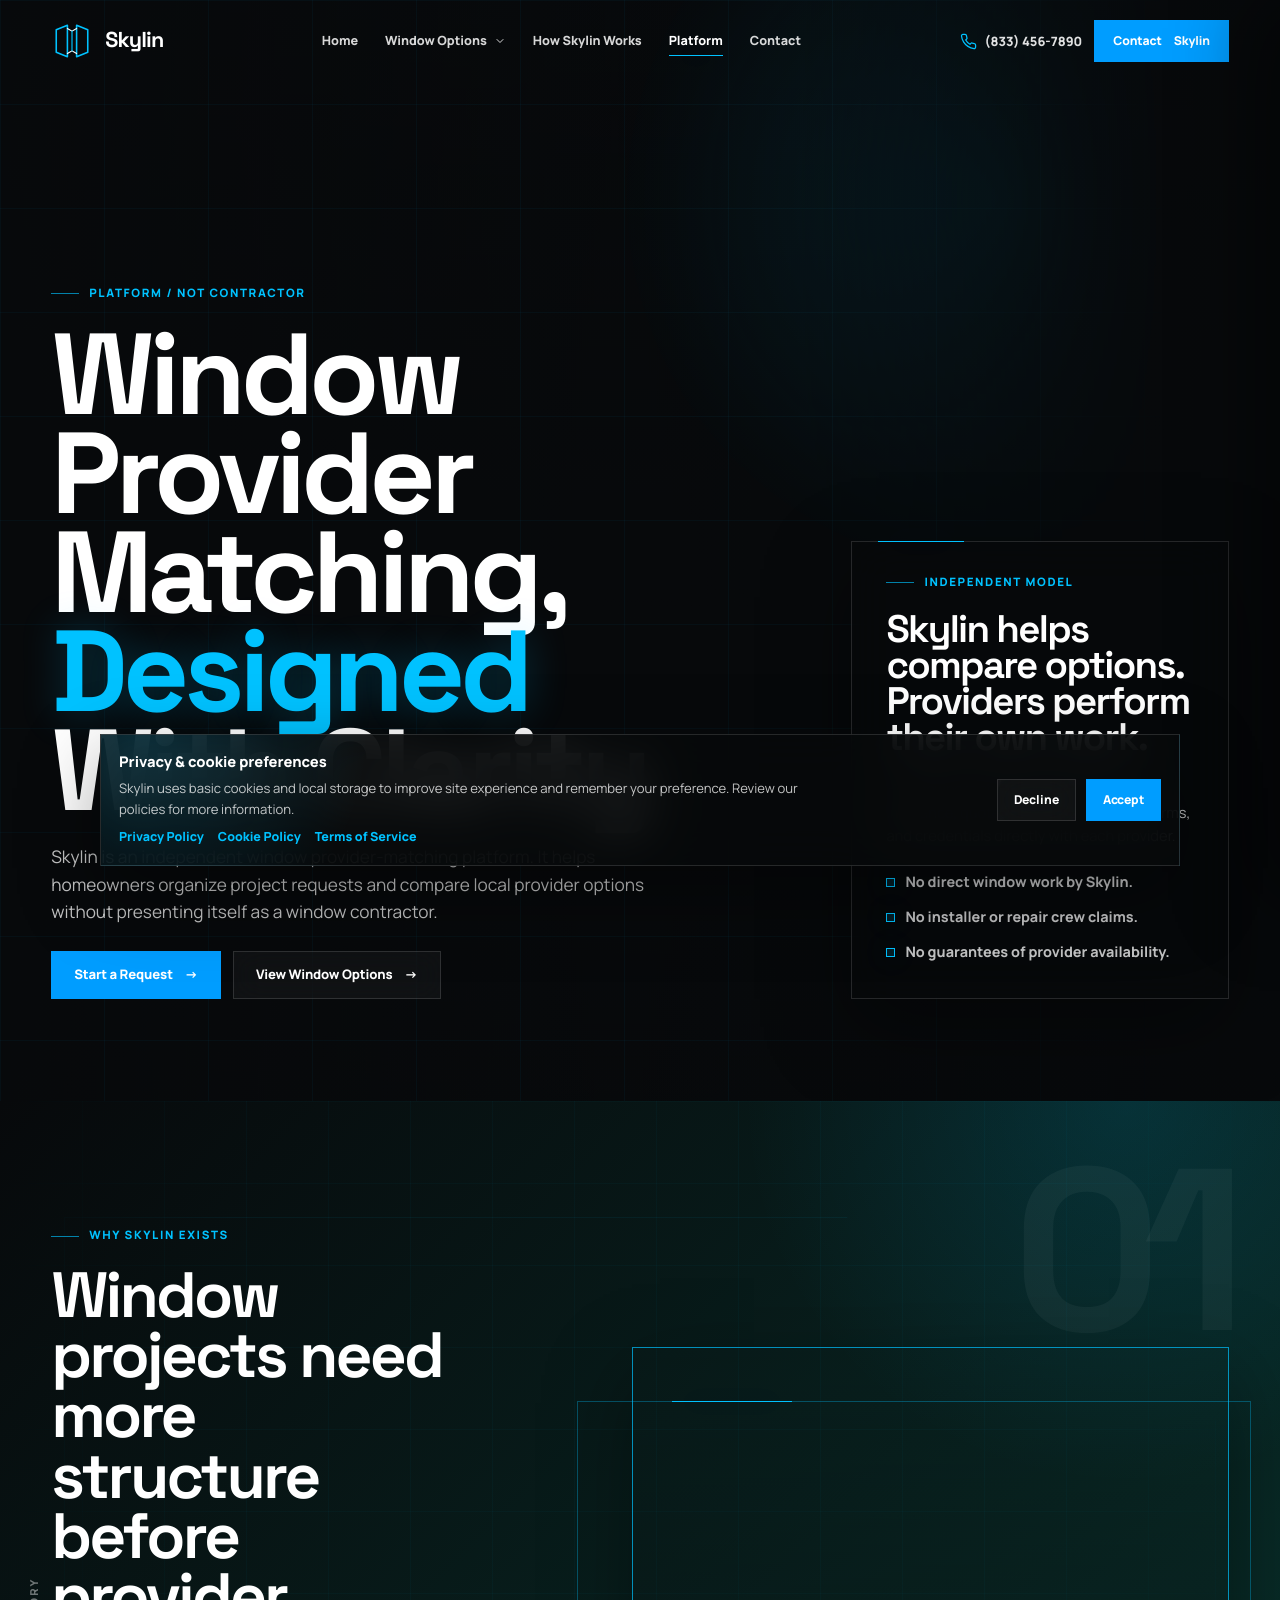
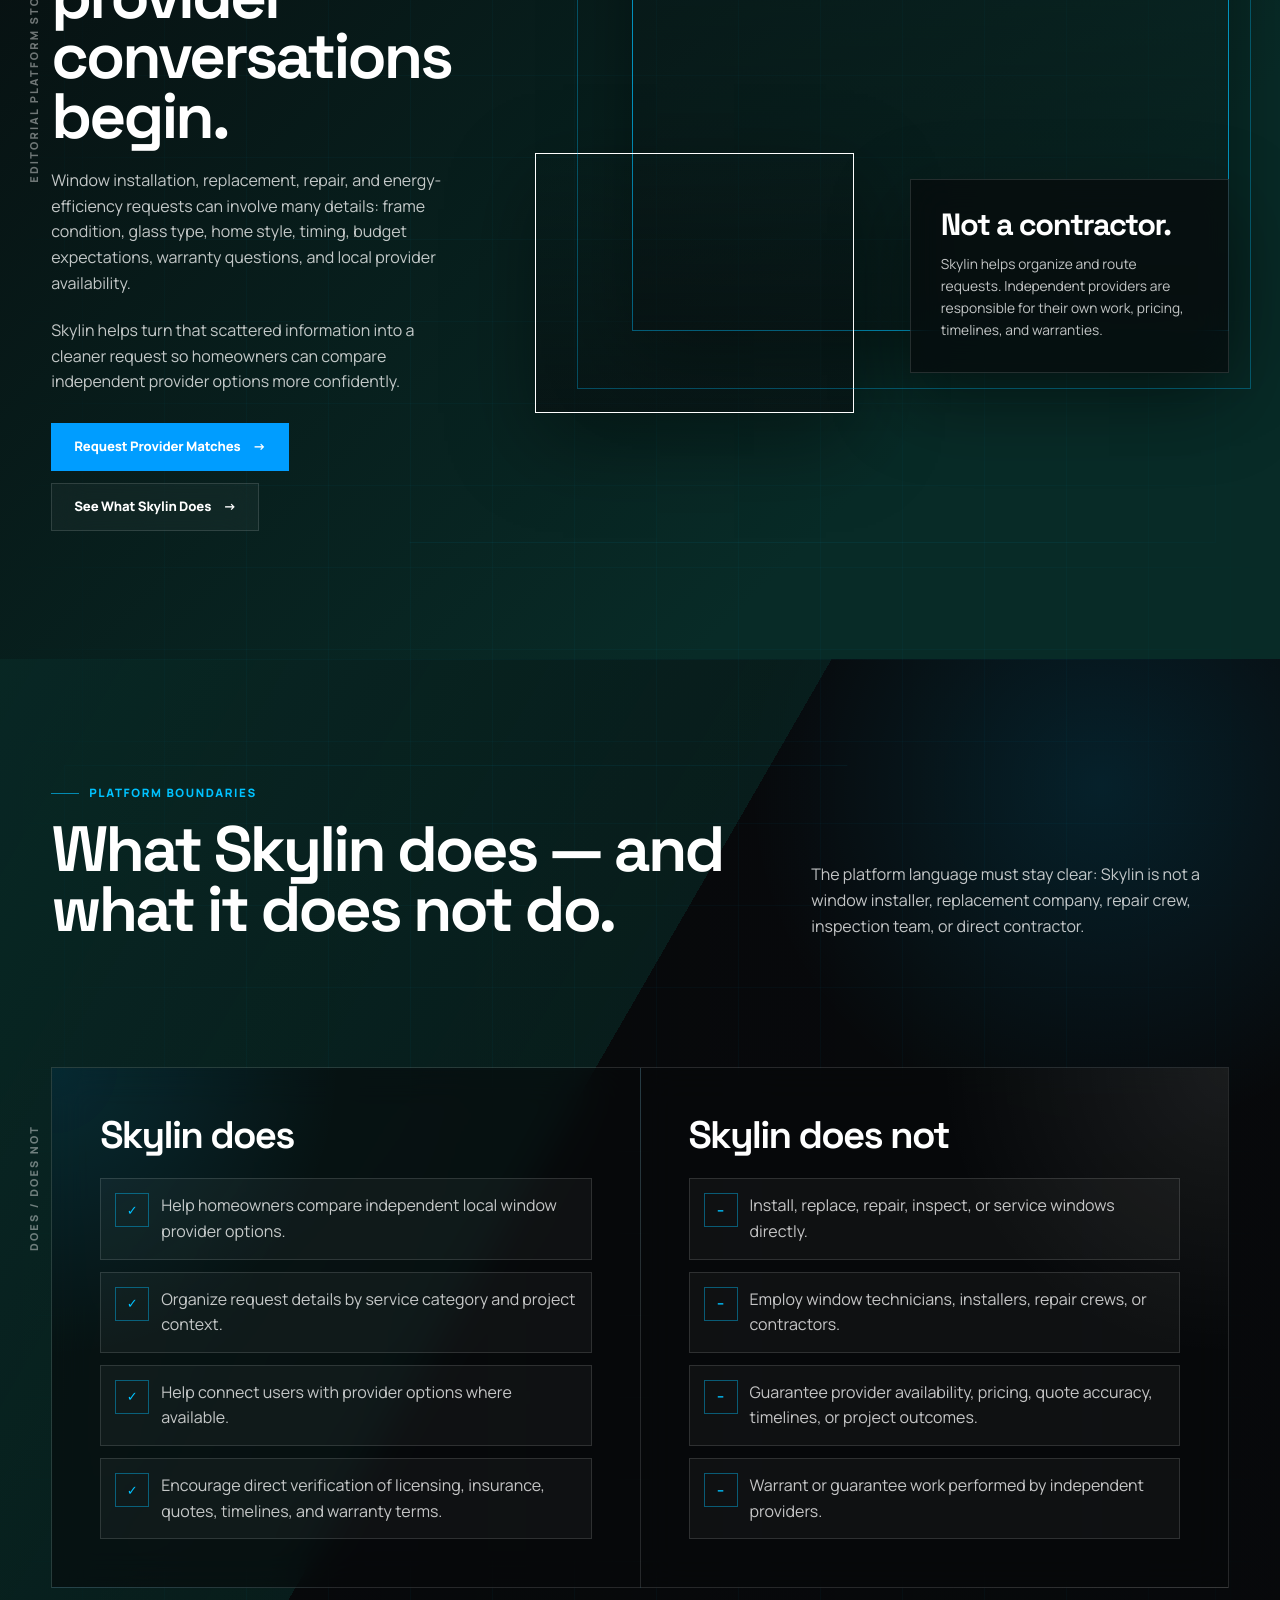
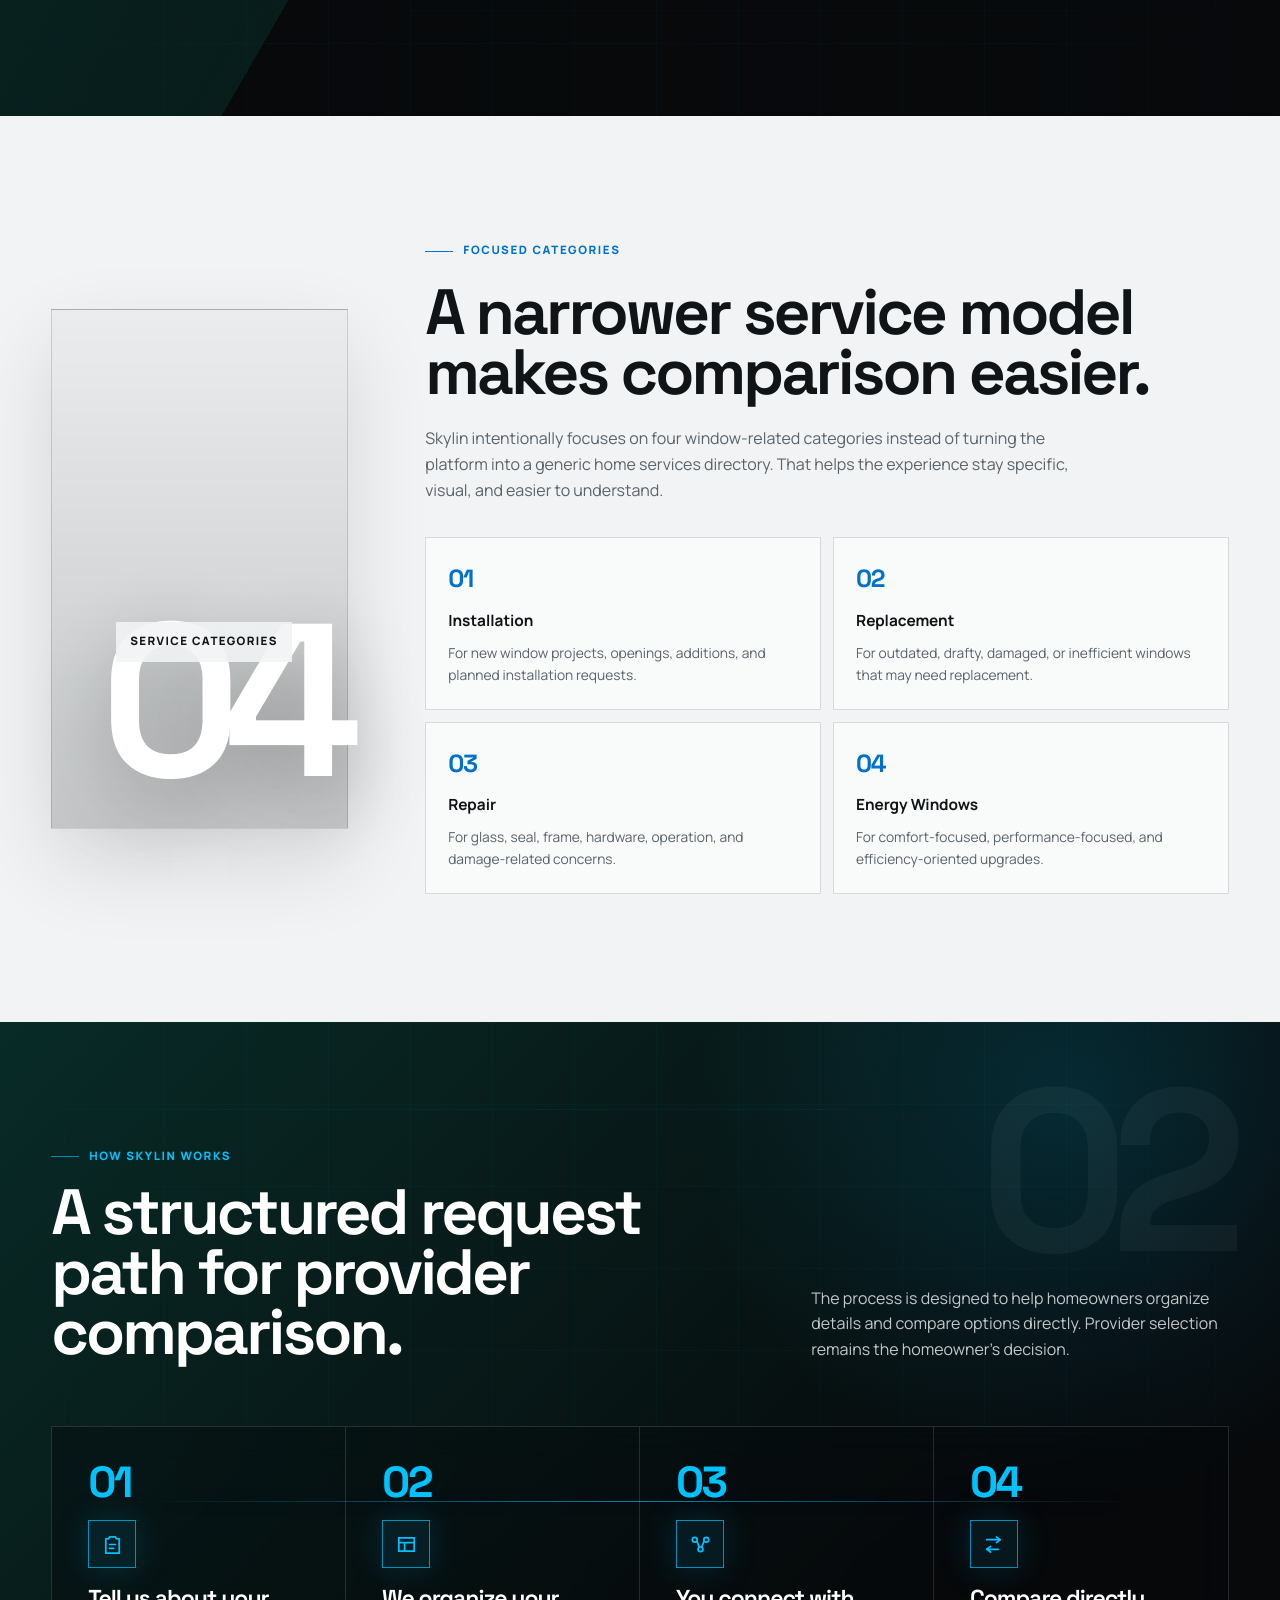
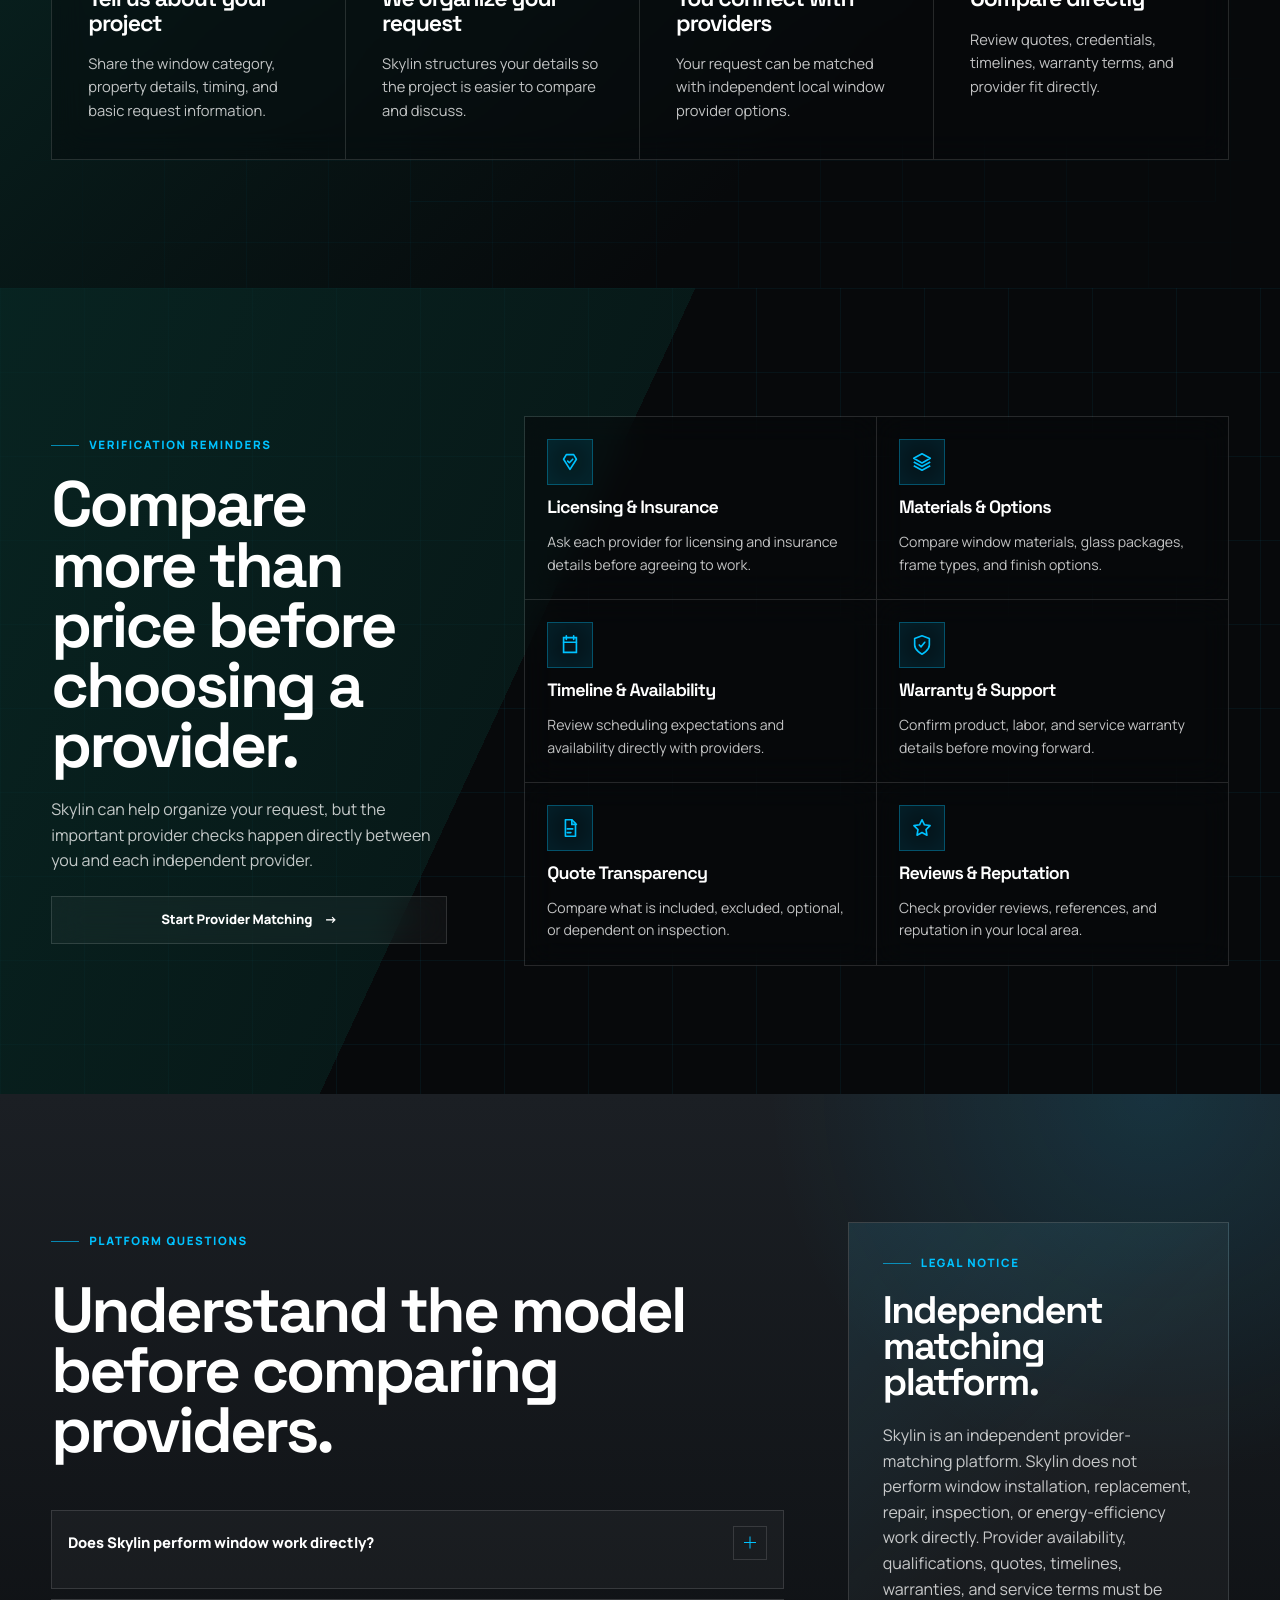
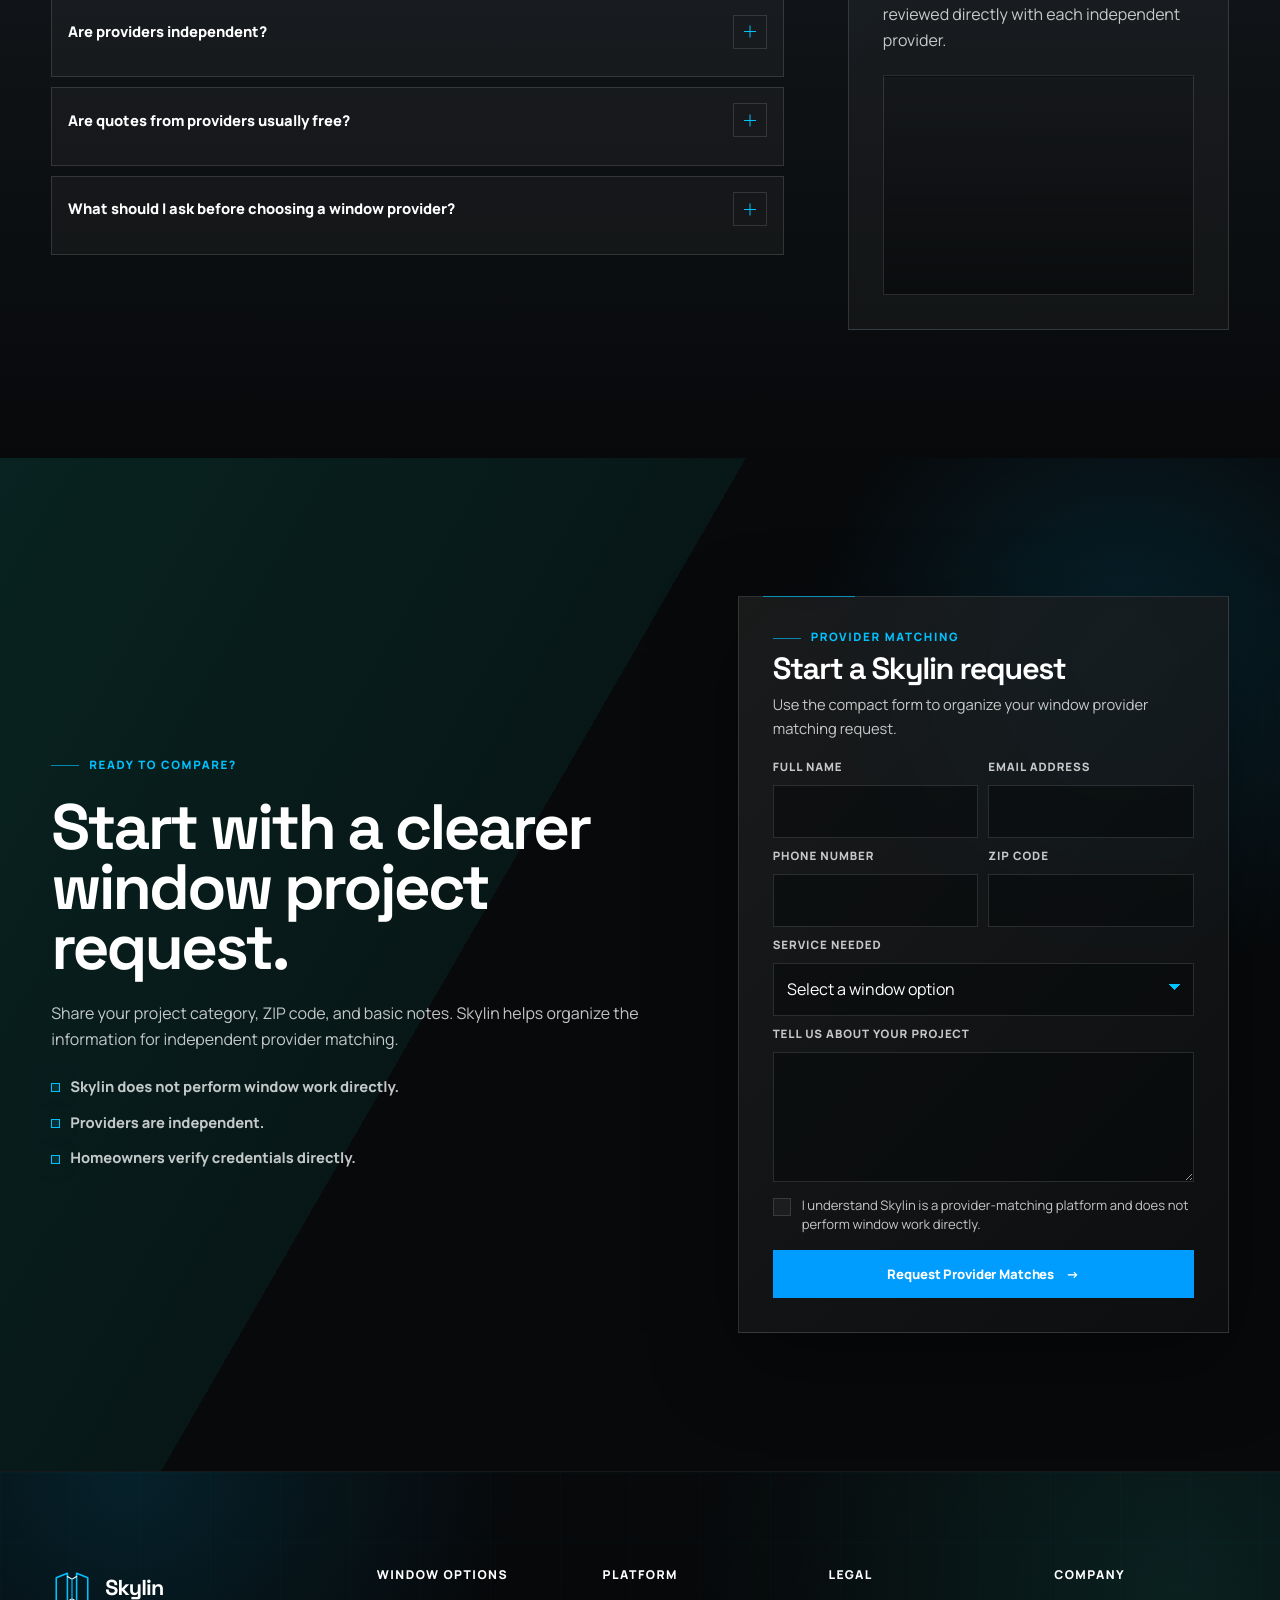
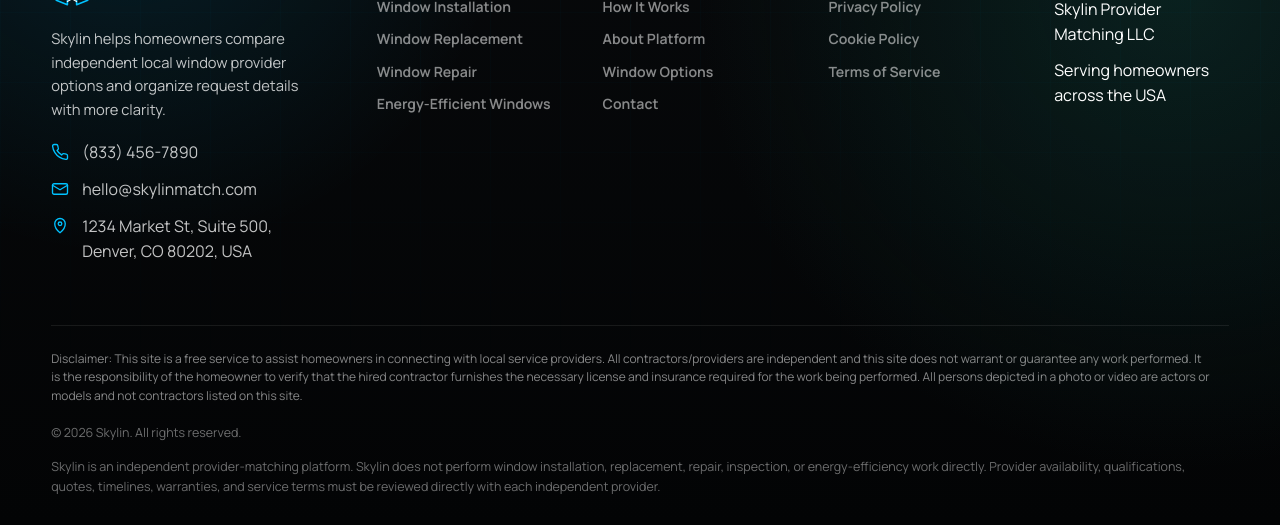
==== commit e614ccde: "+" ====
--- a/about.html
+++ b/about.html
@@ -3,10 +3,12 @@
 
 <head>
     <meta charset="UTF-8">
+
     <meta name="viewport" content="width=device-width, initial-scale=1.0">
+
     <title>About Skylin | Window Provider Matching Platform</title>
     <meta name="description"
-        content="Learn how Skylin helps homeowners compare independent local window providers while staying clear about its platform role.">
+        content="Learn how Skylin helps homeowners organize window project requests and compare independent local provider options.">
 
     <link rel="icon" type="image/svg+xml" href="./assets/icons/favicon.svg">
     <link rel="shortcut icon" href="./assets/icons/favicon.svg" type="image/svg+xml">
@@ -15,324 +17,310 @@
 </head>
 
 <body class="about-page">
+    <a class="skip-link" href="#main">Skip to content</a>
+
     <div data-site-header></div>
 
     <main id="main">
         <section class="about-hero" aria-labelledby="aboutHeroTitle">
-            <div class="about-hero-bg" aria-hidden="true">
-                <img src="./assets/images/hero-about.jpg" alt="">
-            </div>
-
-            <div class="container-wide about-hero-grid">
-                <div class="about-hero-content">
-                    <span class="eyebrow">About the platform</span>
+            <div class="container-wide about-hero-inner">
+                <div class="about-hero-copy">
+                    <span class="eyebrow">Platform / Not Contractor</span>
 
                     <h1 id="aboutHeroTitle">
-                        Built for clearer window provider comparison.
+                        Window Provider Matching, <span>Designed</span> With Clarity
                     </h1>
 
                     <p>
-                        <span data-company-name></span> helps homeowners organize window project requests and compare
-                        independent local provider options across the United States.
-                    </p>
-
-                    <div class="about-hero-actions">
-                        <a class="button button-primary" href="contact.html">
-                            Request Provider Options
+                        <span data-company-name>Skylin</span> is an independent window provider-matching platform. It
+                        helps homeowners organize project requests and compare local provider options without presenting
+                        itself as a window contractor.
+                    </p>
+
+                    <div class="hero-actions" aria-label="About page actions">
+                        <a class="btn" href="contact.html">
+                            Start a Request
+                            <span class="arrow" aria-hidden="true">→</span>
                         </a>
 
-                        <a class="button button-secondary" href="#how-skylin-works">
-                            How It Works
+                        <a class="btn btn-secondary" href="services.html">
+                            View Window Options
+                            <span class="arrow" aria-hidden="true">→</span>
                         </a>
                     </div>
                 </div>
 
-                <aside class="about-hero-check" aria-label="Platform fit checker">
-                    <div class="about-check-frame" aria-hidden="true"></div>
-
-                    <form class="about-check-card" data-skylin-form>
-                        <span class="about-check-kicker">Quick clarity check</span>
-
-                        <h2>
-                            What kind of window help are you comparing?
+                <aside class="about-hero-card" aria-label="Aggregator model summary">
+                    <span class="section-kicker">Independent model</span>
+
+                    <h2>Skylin helps compare options. Providers perform their own work.</h2>
+
+                    <p>
+                        Homeowners should verify licensing, insurance, quotes, timelines, warranty terms, and
+                        credentials directly with each provider.
+                    </p>
+
+                    <div class="about-hero-list">
+                        <span>No direct window work by Skylin.</span>
+                        <span>No installer or repair crew claims.</span>
+                        <span>No guarantees of provider availability.</span>
+                    </div>
+                </aside>
+            </div>
+        </section>
+
+        <section class="section about-collage" aria-labelledby="aboutCollageTitle">
+            <span class="section-number" aria-hidden="true">01</span>
+            <span class="vertical-label" aria-hidden="true">Editorial Platform Story</span>
+            <div class="arch-lines" aria-hidden="true"></div>
+
+            <div class="container-wide about-collage-layout">
+                <div class="about-collage-copy">
+                    <span class="section-kicker">Why Skylin exists</span>
+
+                    <h2 id="aboutCollageTitle">
+                        Window projects need more structure before provider conversations begin.
+                    </h2>
+
+                    <p>
+                        Window installation, replacement, repair, and energy-efficiency requests can involve many
+                        details: frame condition, glass type, home style, timing, budget expectations, warranty
+                        questions, and local provider availability.
+                    </p>
+
+                    <p>
+                        <span data-company-name>Skylin</span> helps turn that scattered information into a cleaner
+                        request so homeowners can compare independent provider options more confidently.
+                    </p>
+
+                    <div class="about-collage-actions">
+                        <a class="btn" href="contact.html">
+                            Request Provider Matches
+                            <span class="arrow" aria-hidden="true">→</span>
+                        </a>
+
+                        <a class="btn btn-secondary" href="#model">
+                            See What Skylin Does
+                            <span class="arrow" aria-hidden="true">→</span>
+                        </a>
+                    </div>
+                </div>
+
+                <div class="about-collage-visual" aria-label="Premium window platform collage">
+                    <div class="about-collage-main"></div>
+                    <div class="about-collage-small"></div>
+
+                    <div class="about-collage-note">
+                        <strong>Not a contractor.</strong>
+                        <p>
+                            Skylin helps organize and route requests. Independent providers are responsible for their
+                            own work, pricing, timelines, and warranties.
+                        </p>
+                    </div>
+
+                    <div class="about-collage-frame"></div>
+                </div>
+            </div>
+        </section>
+
+        <section class="section about-model" id="model" aria-labelledby="aboutModelTitle">
+            <div class="blueprint-layer" aria-hidden="true"></div>
+            <span class="vertical-label" aria-hidden="true">Does / Does Not</span>
+
+            <div class="container-wide about-model-layout">
+                <div class="section-header">
+                    <div class="section-title-stack">
+                        <span class="section-kicker">Platform boundaries</span>
+
+                        <h2 id="aboutModelTitle">
+                            What Skylin does — and what it does not do.
                         </h2>
-
+                    </div>
+
+                    <div class="section-copy">
                         <p>
-                            This compact request check helps frame your project before comparing provider options.
+                            The platform language must stay clear: <span data-company-name>Skylin</span> is not a window
+                            installer, replacement company, repair crew, inspection team, or direct contractor.
                         </p>
-
-                        <div class="about-check-row">
-                            <div class="form-field">
-                                <label for="aboutCheckZip">ZIP code</label>
-                                <input id="aboutCheckZip" name="zip" type="text" inputmode="numeric"
-                                    autocomplete="postal-code" placeholder="ZIP" required>
-                            </div>
-
-                            <div class="form-field">
-                                <label for="aboutCheckType">Project type</label>
-                                <select id="aboutCheckType" name="project-type" required>
-                                    <option value="">Choose</option>
-                                    <option value="installation">Installation</option>
-                                    <option value="replacement">Replacement</option>
-                                    <option value="repair">Repair</option>
-                                    <option value="energy">Energy-efficient windows</option>
-                                </select>
-                            </div>
-                        </div>
-
-                        <div class="checkbox-field">
-                            <label class="custom-checkbox">
-                                <input type="checkbox" name="consent" required>
-                                <span class="custom-checkbox-box" aria-hidden="true"></span>
-                                <span>
-                                    I understand <span data-company-name></span> connects homeowners with independent
-                                    providers and does not perform window work directly.
-                                </span>
-                            </label>
-                        </div>
-
-                        <div class="form-actions">
-                            <button class="button button-primary" type="submit">
-                                Check Provider Path
-                            </button>
-
-                            <p class="form-status" data-form-status aria-live="polite"></p>
-                        </div>
-                    </form>
-                </aside>
-            </div>
-
-            <div class="about-hero-bottom">
-                <div class="container-wide about-hero-bottom-grid">
-                    <div>
-                        <strong>Not a contractor</strong>
-                        <span data-company-name></span>
-                        <small>does not install, repair, replace, or inspect windows directly.</small>
-                    </div>
-
-                    <div>
-                        <strong>Independent providers</strong>
-                        <span>Local companies</span>
-                        <small>are separate businesses and should be reviewed directly.</small>
-                    </div>
-
-                    <div>
-                        <strong>Clearer comparison</strong>
-                        <span>Project details</span>
-                        <small>are organized around category, ZIP code, and provider-fit factors.</small>
-                    </div>
-                </div>
-            </div>
-        </section>
-
-        <section class="about-story section-gray section" aria-labelledby="aboutStoryTitle">
-            <div class="container-wide about-story-layout">
-                <div class="about-story-photo">
-                    <img src="./assets/images/split-window-frame.jpg"
-                        alt="Modern window frame detail in a bright interior" loading="lazy">
-                </div>
-
-                <div class="about-story-content">
-                    <span class="eyebrow">Why Skylin exists</span>
-
-                    <h2 id="aboutStoryTitle">
-                        Window projects need clearer comparison, not louder contractor claims.
-                    </h2>
-
-                    <p>
-                        Window projects can become confusing quickly: different materials, glass packages, frame types,
-                        quote scopes, timelines, warranty terms, and provider availability all affect the final
-                        decision.
-                    </p>
-
-                    <p>
-                        <span data-company-name></span> was created as a provider-matching platform to help homeowners
-                        organize requests and compare independent window provider options without presenting itself as a
-                        direct window company.
-                    </p>
-
-                    <div class="about-story-points">
-                        <article>
-                            <span>01</span>
-                            <strong>Organized request details</strong>
-                            <p>Project category, ZIP code, timing, and basic window needs are easier to review.</p>
-                        </article>
-
-                        <article>
-                            <span>02</span>
-                            <strong>Provider comparison focus</strong>
-                            <p>Homeowners compare options and choose who to contact or hire.</p>
-                        </article>
-                    </div>
-                </div>
-            </div>
-        </section>
-
-        <section class="about-role section-dark section" aria-labelledby="aboutRoleTitle">
-            <div class="container-wide">
-                <div class="about-role-header">
-                    <span class="eyebrow">Platform role</span>
-
-                    <h2 id="aboutRoleTitle">
-                        What <span data-company-name></span> does — and does not do.
-                    </h2>
-
-                    <p>
-                        The distinction matters. <span data-company-name></span> is designed for provider matching and
-                        request organization, not direct window service work.
-                    </p>
-                </div>
-
-                <div class="about-role-grid">
-                    <article class="about-role-card about-role-card-positive">
-                        <span class="about-role-label">Skylin does</span>
-
-                        <ul>
-                            <li>Help homeowners compare local window provider options.</li>
-                            <li>Organize project requests by category and ZIP code.</li>
-                            <li>Connect users with independent window companies.</li>
+                    </div>
+                </div>
+
+                <div class="about-model-grid">
+                    <article class="about-model-column is-positive">
+                        <h3>Skylin does</h3>
+
+                        <ul class="about-model-list">
+                            <li>Help homeowners compare independent local window provider options.</li>
+                            <li>Organize request details by service category and project context.</li>
+                            <li>Help connect users with provider options where available.</li>
                             <li>Encourage direct verification of licensing, insurance, quotes, timelines, and warranty
                                 terms.</li>
                         </ul>
                     </article>
 
-                    <article class="about-role-card about-role-card-negative">
-                        <span class="about-role-label">Skylin does not</span>
-
-                        <ul>
-                            <li>Install windows directly.</li>
-                            <li>Replace windows directly.</li>
-                            <li>Repair or inspect windows directly.</li>
-                            <li>Employ window technicians, installers, or crews.</li>
-                            <li>Guarantee provider work, availability, pricing, or timelines.</li>
+                    <article class="about-model-column is-negative">
+                        <h3>Skylin does not</h3>
+
+                        <ul class="about-model-list">
+                            <li>Install, replace, repair, inspect, or service windows directly.</li>
+                            <li>Employ window technicians, installers, repair crews, or contractors.</li>
+                            <li>Guarantee provider availability, pricing, quote accuracy, timelines, or project
+                                outcomes.</li>
+                            <li>Warrant or guarantee work performed by independent providers.</li>
                         </ul>
                     </article>
                 </div>
             </div>
         </section>
 
-        <section class="about-process section-gray-strong section" id="how-skylin-works"
-            aria-labelledby="aboutProcessTitle">
+        <section class="section about-story" aria-labelledby="aboutStoryTitle">
+            <div class="container-wide about-story-layout">
+                <div class="about-story-number" aria-hidden="true"></div>
+
+                <div class="about-story-copy">
+                    <span class="section-kicker">Focused categories</span>
+
+                    <h2 id="aboutStoryTitle">
+                        A narrower service model makes comparison easier.
+                    </h2>
+
+                    <p>
+                        Skylin intentionally focuses on four window-related categories instead of turning the platform
+                        into a generic home services directory. That helps the experience stay specific, visual, and
+                        easier to understand.
+                    </p>
+
+                    <div class="about-story-grid">
+                        <article class="about-story-card">
+                            <span>01</span>
+                            <strong>Installation</strong>
+                            <p>For new window projects, openings, additions, and planned installation requests.</p>
+                        </article>
+
+                        <article class="about-story-card">
+                            <span>02</span>
+                            <strong>Replacement</strong>
+                            <p>For outdated, drafty, damaged, or inefficient windows that may need replacement.</p>
+                        </article>
+
+                        <article class="about-story-card">
+                            <span>03</span>
+                            <strong>Repair</strong>
+                            <p>For glass, seal, frame, hardware, operation, and damage-related concerns.</p>
+                        </article>
+
+                        <article class="about-story-card">
+                            <span>04</span>
+                            <strong>Energy Windows</strong>
+                            <p>For comfort-focused, performance-focused, and efficiency-oriented upgrades.</p>
+                        </article>
+                    </div>
+                </div>
+            </div>
+        </section>
+
+        <section class="section about-process" aria-labelledby="aboutProcessTitle">
+            <div class="blueprint-layer" aria-hidden="true"></div>
+            <span class="section-number" aria-hidden="true">02</span>
+
             <div class="container-wide">
-                <div class="section-header center">
-                    <span class="eyebrow">How requests are organized</span>
-
-                    <h2 id="aboutProcessTitle">
-                        A simple path from project details to provider comparison.
+                <div class="section-header">
+                    <div class="section-title-stack">
+                        <span class="section-kicker">How Skylin works</span>
+
+                        <h2 id="aboutProcessTitle">
+                            A structured request path for provider comparison.
+                        </h2>
+                    </div>
+
+                    <div class="section-copy">
+                        <p>
+                            The process is designed to help homeowners organize details and compare options directly.
+                            Provider selection remains the homeowner’s decision.
+                        </p>
+                    </div>
+                </div>
+
+                <div class="process-rail" data-about-process></div>
+            </div>
+        </section>
+
+        <section class="section about-checklist" aria-labelledby="aboutChecklistTitle">
+            <div class="container-wide about-checklist-layout">
+                <div class="about-checklist-copy">
+                    <span class="section-kicker">Verification reminders</span>
+
+                    <h2 id="aboutChecklistTitle">
+                        Compare more than price before choosing a provider.
                     </h2>
 
                     <p>
-                        The goal is to help homeowners create a clearer request before speaking with independent
-                        providers.
-                    </p>
-                </div>
-
-                <div class="process-line-grid" data-about-process></div>
-            </div>
-        </section>
-
-        <section class="about-lens section-blue section" aria-labelledby="aboutLensTitle">
-            <div class="container-wide about-lens-layout">
-                <div class="about-lens-content">
-                    <span class="eyebrow">Comparison lens</span>
-
-                    <h2 id="aboutLensTitle">
-                        Compare providers through practical details.
+                        Skylin can help organize your request, but the important provider checks happen directly between
+                        you and each independent provider.
+                    </p>
+
+                    <a class="btn btn-secondary" href="contact.html">
+                        Start Provider Matching
+                        <span class="arrow" aria-hidden="true">→</span>
+                    </a>
+                </div>
+
+                <div class="about-checklist-grid" data-about-checklist></div>
+            </div>
+        </section>
+
+        <section class="section home-faq" aria-labelledby="aboutFaqTitle">
+            <div class="container-wide home-faq-layout">
+                <div class="home-faq-panel">
+                    <div class="section-title-stack">
+                        <span class="section-kicker">Platform questions</span>
+
+                        <h2 id="aboutFaqTitle">
+                            Understand the model before comparing providers.
+                        </h2>
+                    </div>
+
+                    <div class="faq-list" data-faq-list="home"></div>
+                    <div data-faq-schema="home"></div>
+                </div>
+
+                <aside class="home-contact-panel" aria-label="Platform legal notice">
+                    <span class="section-kicker">Legal notice</span>
+
+                    <h2>Independent matching platform.</h2>
+
+                    <p data-legal-notice>
+                        Skylin is an independent provider-matching platform. Skylin does not perform window work
+                        directly.
+                    </p>
+
+                    <div class="home-map-card" aria-label="Stylized service area map"></div>
+                </aside>
+            </div>
+        </section>
+
+        <section class="about-cta" aria-labelledby="aboutCtaTitle">
+            <div class="container-wide about-cta-layout">
+                <div class="about-cta-copy">
+                    <span class="section-kicker">Ready to compare?</span>
+
+                    <h2 id="aboutCtaTitle">
+                        Start with a clearer window project request.
                     </h2>
 
                     <p>
-                        Instead of choosing based only on the first response, homeowners can compare several
-                        provider-fit factors before making a decision.
-                    </p>
-
-                    <a class="button button-light" href="services.html">
-                        View Window Categories
-                    </a>
-                </div>
-
-                <div class="about-lens-board" data-about-lens></div>
-            </div>
-        </section>
-
-        <section class="about-verification section-gray section" aria-labelledby="aboutVerificationTitle">
-            <div class="container-wide about-verification-layout">
-                <div class="about-verification-copy">
-                    <span class="eyebrow">Homeowner verification</span>
-
-                    <h2 id="aboutVerificationTitle">
-                        Always verify details directly before hiring.
-                    </h2>
-
-                    <p>
-                        Providers are independent. Before selecting any provider, homeowners should review the details
-                        that matter for their specific window project.
-                    </p>
-
-                    <ul class="about-verification-list">
-                        <li>Licensing and insurance requirements</li>
-                        <li>Quote scope, exclusions, and payment terms</li>
-                        <li>Window materials, glass packages, and product documentation</li>
-                        <li>Timeline, access needs, cleanup, and warranty terms</li>
-                    </ul>
-                </div>
-
-                <div class="about-verification-card">
-                    <span>Platform notice</span>
-
-                    <p data-legal-notice></p>
-
-                    <a class="button button-dark" href="contact.html">
-                        Contact <span data-company-name></span>
-                    </a>
-                </div>
-            </div>
-        </section>
-
-        <section class="about-cta section-compact" aria-labelledby="aboutCtaTitle">
-            <div class="container-wide about-cta-shell">
-                <div class="about-cta-content">
-                    <span class="eyebrow">Ready to compare?</span>
-
-                    <h2 id="aboutCtaTitle">
-                        Start with the window category that fits your project.
-                    </h2>
-
-                    <p>
-                        Compare independent provider options for installation, replacement, repair, and energy-efficient
-                        window projects.
-                    </p>
-                </div>
-
-                <div class="about-cta-actions">
-                    <a class="button button-primary" href="contact.html">
-                        Request Provider Options
-                    </a>
-
-                    <a class="button button-secondary" href="services.html">
-                        Explore Services
-                    </a>
-                </div>
-            </div>
-        </section>
-
-        <section class="about-faq section-gray section" id="faq" aria-labelledby="aboutFaqTitle">
-            <div class="container-wide about-faq-layout">
-                <div class="section-header">
-                    <span class="eyebrow">FAQ</span>
-
-                    <h2 id="aboutFaqTitle">
-                        Questions about <span data-company-name></span>
-                    </h2>
-
-                    <p>
-                        A few clear answers about how the platform works and what homeowners should verify.
-                    </p>
-                </div>
-
-                <div>
-                    <div class="faq-list" data-faq-list="about"></div>
-                    <div data-faq-schema="about"></div>
-                </div>
+                        Share your project category, ZIP code, and basic notes. Skylin helps organize the information
+                        for independent provider matching.
+                    </p>
+
+                    <div class="services-cta-lines">
+                        <span>Skylin does not perform window work directly.</span>
+                        <span>Providers are independent.</span>
+                        <span>Homeowners verify credentials directly.</span>
+                    </div>
+                </div>
+
+                <div data-form-module="contact"></div>
             </div>
         </section>
     </main>
@@ -341,8 +329,8 @@
     <div data-policy-banner></div>
 
     <script src="./js/config.js"></script>
+    <script src="./js/about.js"></script>
     <script src="./js/main.js"></script>
-    <script src="./js/about.js"></script>
 </body>
 
 </html>
--- a/css/style.css
+++ b/css/style.css
@@ -1,3 +1,5 @@
+@import url("https://fonts.googleapis.com/css2?family=Manrope:wght@400;500;600;700;800&family=Space+Grotesk:wght@500;600;700&display=swap");
+
 @import url("./home.css");
 @import url("./services.css");
 @import url("./about.css");
@@ -6,68 +8,79 @@
 @import url("./legal.css");
 
 /* ==========================================================
-   SKylin — Global Styles
-   Deep Frosted Blue + Architectural Gray + Graphite
+   Skylin — Global Styles
+   Base / Variables / Header / Footer / Shared Components
    ========================================================== */
 
 :root {
-    /* Core backgrounds */
-    --color-bg: #9fb3c1;
-    --color-bg-blue: #6f8fa3;
-    --color-bg-blue-deep: #354f61;
-    --color-bg-dark: #07111a;
-    --color-bg-dark-soft: #0b1823;
-    --color-bg-gray: #c4ccd2;
-    --color-bg-gray-strong: #aeb9c1;
-    --color-bg-gray-soft: #d1d7db;
-    --color-bg-light: #f4f7f8;
-
-    /* Surfaces */
-    --color-surface: #ffffff;
-    --color-surface-muted: #e6ebee;
-    --color-surface-blue: #7f9cad;
-    --color-surface-gray: #d1d7db;
-    --color-panel-dark: #101f2b;
-    --color-panel-blue: #243b4b;
+    /* Main dark base */
+    --color-bg: #111417;
+    --color-bg-deep: #07090b;
+    --color-bg-graphite: #1b1f24;
+    --color-bg-soft: #252a30;
+    --color-bg-panel: #161a1f;
+
+    /* Deep premium teal / green-dark */
+    --color-teal-deep: #082b27;
+    --color-teal: #0e403a;
+    --color-teal-soft: #164e46;
+    --color-teal-muted: #2e6a61;
+
+    /* Bright blue-cyan accents */
+    --color-accent: #00c2ff;
+    --color-accent-strong: #009dff;
+    --color-accent-deep: #0071c8;
+    --color-accent-glow: rgba(0, 194, 255, 0.22);
+    --color-accent-line: rgba(0, 194, 255, 0.65);
+
+    /* Light contrast */
+    --color-white: #ffffff;
+    --color-smoke: #f1f3f4;
+    --color-light-gray: #d9dee2;
+    --color-silver: #aeb7bf;
+    --color-gray: #7b858e;
 
     /* Text */
-    --color-heading: #07111a;
-    --color-text: #22313b;
-    --color-muted: #63717b;
-    --color-text-light: #f5fafc;
-    --color-muted-light: rgba(245, 250, 252, 0.72);
-
-    /* Blues */
-    --color-primary-blue: #5f8298;
-    --color-primary-blue-dark: #354f61;
-    --color-accent-blue: #1277c8;
-    --color-accent-blue-hover: #0a5fa3;
-    --color-accent-blue-dark: #0a4f86;
-    --color-accent-blue-soft: #d8eaf5;
-
-    /* Neutrals / lines */
-    --color-border: rgba(7, 17, 26, 0.18);
-    --color-border-strong: rgba(7, 17, 26, 0.34);
-    --color-border-light: rgba(255, 255, 255, 0.18);
-    --color-white: #ffffff;
+    --color-text-light: #ffffff;
+    --color-text-soft: rgba(255, 255, 255, 0.76);
+    --color-text-muted: rgba(255, 255, 255, 0.52);
+    --color-text-dark: #111417;
+    --color-text-gray: #59636c;
+
+    /* Borders */
+    --color-border-dark: rgba(255, 255, 255, 0.13);
+    --color-border-soft: rgba(255, 255, 255, 0.08);
+    --color-border-light: rgba(17, 20, 23, 0.16);
+    --color-border-accent: rgba(0, 194, 255, 0.7);
+
+    /* Shadows */
+    --shadow-deep: 0 28px 80px rgba(0, 0, 0, 0.38);
+    --shadow-accent: 0 0 34px rgba(0, 194, 255, 0.18);
+    --shadow-card: 0 22px 70px rgba(0, 0, 0, 0.28);
+    --shadow-soft: 0 18px 48px rgba(0, 0, 0, 0.18);
+
+    /* Typography */
+    --font-body: "Manrope", system-ui, -apple-system, BlinkMacSystemFont, "Segoe UI", sans-serif;
+    --font-display: "Space Grotesk", "Manrope", system-ui, sans-serif;
 
     /* Layout */
     --container: 1180px;
-    --container-wide: 1360px;
-    --container-narrow: 860px;
-    --header-height: 76px;
-    --section-padding: clamp(3.8rem, 7vw, 6.8rem);
-    --section-padding-compact: clamp(2.8rem, 5vw, 4.8rem);
-    --page-padding: clamp(1rem, 4vw, 2rem);
-
-    /* Shadows */
-    --shadow-soft: 0 18px 55px rgba(7, 17, 26, 0.12);
-    --shadow-dark: 0 24px 70px rgba(0, 0, 0, 0.32);
-    --shadow-blue: 0 22px 70px rgba(18, 119, 200, 0.18);
+    --container-wide: 1440px;
+    --container-pad: clamp(18px, 4vw, 56px);
+
+    /* Radius */
+    --radius-xs: 6px;
+    --radius-sm: 10px;
+    --radius-md: 16px;
+    --radius-lg: 24px;
+
+    /* Header */
+    --header-height: 82px;
 
     /* Motion */
-    --ease: cubic-bezier(0.22, 1, 0.36, 1);
-    --duration: 260ms;
+    --transition-fast: 180ms ease;
+    --transition-base: 260ms ease;
+    --transition-slow: 520ms cubic-bezier(0.16, 1, 0.3, 1);
 }
 
 /* ==========================================================
@@ -82,32 +95,25 @@
 
 html {
     min-width: 320px;
-    overflow-x: hidden;
     scroll-behavior: smooth;
     text-size-adjust: 100%;
+    -webkit-text-size-adjust: 100%;
 }
 
 body {
+    margin: 0;
     min-width: 320px;
-    margin: 0;
     overflow-x: clip;
     background:
-        linear-gradient(135deg, rgba(255, 255, 255, 0.08), transparent 34%),
-        var(--color-bg);
-    color: var(--color-text);
-    font-family:
-        Inter,
-        Manrope,
-        Onest,
-        system-ui,
-        -apple-system,
-        BlinkMacSystemFont,
-        "Segoe UI",
-        sans-serif;
+        radial-gradient(circle at 12% 8%, rgba(0, 194, 255, 0.12), transparent 26rem),
+        radial-gradient(circle at 90% 14%, rgba(14, 64, 58, 0.45), transparent 28rem),
+        linear-gradient(180deg, var(--color-bg-deep), var(--color-bg) 28%, var(--color-bg-deep));
+    color: var(--color-text-light);
+    font-family: var(--font-body);
     font-size: 16px;
     line-height: 1.6;
     -webkit-font-smoothing: antialiased;
-    text-rendering: optimizeLegibility;
+    text-rendering: geometricPrecision;
 }
 
 body.menu-open {
@@ -115,9 +121,10 @@
 }
 
 img,
-picture,
 svg,
-video {
+video,
+canvas,
+picture {
     display: block;
     max-width: 100%;
 }
@@ -149,325 +156,414 @@
     border-radius: 0;
 }
 
-ul,
-ol {
-    padding: 0;
-    margin: 0;
-}
-
-li {
-    list-style: none;
-}
-
-p,
+::selection {
+    background: rgba(0, 194, 255, 0.32);
+    color: var(--color-white);
+}
+
+:focus-visible {
+    outline: 2px solid var(--color-accent);
+    outline-offset: 4px;
+}
+
+.skip-link {
+    position: fixed;
+    top: 12px;
+    left: 12px;
+    z-index: 10000;
+    transform: translateY(-160%);
+    padding: 12px 16px;
+    background: var(--color-accent);
+    color: var(--color-bg-deep);
+    font-weight: 800;
+    border-radius: var(--radius-sm);
+    transition: transform var(--transition-base);
+}
+
+.skip-link:focus {
+    transform: translateY(0);
+}
+
+main {
+    min-height: 60vh;
+    overflow: hidden;
+}
+
+[hidden] {
+    display: none !important;
+}
+
+/* ==========================================================
+   Typography
+   ========================================================== */
+
 h1,
 h2,
 h3,
 h4,
-h5,
-h6 {
-    margin-top: 0;
-}
-
-p:last-child {
-    margin-bottom: 0;
-}
-
-::selection {
-    background: var(--color-accent-blue);
-    color: var(--color-white);
-}
-
-:focus-visible {
-    outline: 2px solid var(--color-accent-blue);
-    outline-offset: 4px;
-}
-
-[hidden] {
-    display: none !important;
-}
-
-.image-missing {
-    background: linear-gradient(135deg, var(--color-bg-gray), var(--color-bg-blue));
-    min-height: 180px;
-}
-
-/* ==========================================================
-   Layout Helpers
-   ========================================================== */
-
-.container {
-    width: min(100% - calc(var(--page-padding) * 2), var(--container));
-    margin-inline: auto;
-}
-
-.container-wide {
-    width: min(100% - calc(var(--page-padding) * 2), var(--container-wide));
-    margin-inline: auto;
-}
-
-.container-narrow {
-    width: min(100% - calc(var(--page-padding) * 2), var(--container-narrow));
-    margin-inline: auto;
-}
-
-.section {
-    position: relative;
-    padding-block: var(--section-padding);
-}
-
-.section-compact {
-    padding-block: var(--section-padding-compact);
-}
-
-.section-dark {
-    background:
-        radial-gradient(circle at 10% 20%, rgba(18, 119, 200, 0.18), transparent 34%),
-        linear-gradient(135deg, var(--color-bg-dark), var(--color-bg-dark-soft));
-    color: var(--color-text-light);
-}
-
-.section-blue {
-    background:
-        linear-gradient(135deg, rgba(255, 255, 255, 0.08), transparent 38%),
-        linear-gradient(180deg, var(--color-bg-blue), var(--color-bg-blue-deep));
-    color: var(--color-text-light);
-}
-
-.section-gray {
-    background:
-        linear-gradient(135deg, rgba(255, 255, 255, 0.28), transparent 42%),
-        var(--color-bg-gray);
-    color: var(--color-heading);
-}
-
-.section-gray-strong {
-    background:
-        linear-gradient(135deg, rgba(255, 255, 255, 0.18), transparent 40%),
-        var(--color-bg-gray-strong);
-    color: var(--color-heading);
-}
-
-.section-light {
-    background: var(--color-bg-light);
-    color: var(--color-heading);
-}
-
-.section-header {
-    display: grid;
-    gap: 0.75rem;
-    max-width: 760px;
-    margin-bottom: clamp(1.8rem, 4vw, 3rem);
-}
-
-.section-header.center {
-    margin-inline: auto;
-    text-align: center;
-}
-
-.section-header h1,
-.section-header h2 {
-    margin-bottom: 0;
-    color: inherit;
-    font-size: clamp(2rem, 4vw, 4.2rem);
-    font-weight: 640;
-    line-height: 1.02;
-    letter-spacing: -0.055em;
-}
-
-.section-header p {
-    max-width: 620px;
-    margin-bottom: 0;
-    color: inherit;
-    opacity: 0.78;
-}
-
-.section-header.center p {
-    margin-inline: auto;
-}
-
-.eyebrow {
+p {
+    margin: 0;
+}
+
+h1,
+h2,
+h3,
+.display-font {
+    font-family: var(--font-display);
+    letter-spacing: -0.045em;
+}
+
+h1 {
+    font-size: clamp(3.35rem, 9vw, 8.9rem);
+    line-height: 0.86;
+    font-weight: 700;
+}
+
+h2 {
+    font-size: clamp(2.25rem, 5vw, 5.15rem);
+    line-height: 0.94;
+    font-weight: 650;
+}
+
+h3 {
+    font-size: clamp(1.25rem, 2vw, 2rem);
+    line-height: 1.05;
+    font-weight: 650;
+}
+
+h4 {
+    font-size: 1rem;
+    line-height: 1.25;
+    font-weight: 800;
+}
+
+p {
+    color: var(--color-text-soft);
+}
+
+.eyebrow,
+.section-kicker,
+.small-label {
     display: inline-flex;
     align-items: center;
-    gap: 0.5rem;
-    width: fit-content;
-    color: var(--color-accent-blue);
-    font-size: 0.74rem;
-    font-weight: 760;
+    gap: 10px;
+    color: var(--color-accent);
+    font-size: 0.72rem;
     line-height: 1.2;
+    font-weight: 800;
     letter-spacing: 0.14em;
     text-transform: uppercase;
 }
 
-.eyebrow::before {
+.eyebrow::before,
+.section-kicker::before {
     content: "";
     width: 28px;
     height: 1px;
-    background: currentColor;
-}
-
-.text-light {
-    color: var(--color-text-light);
-}
-
-.text-muted-light {
-    color: var(--color-muted-light);
-}
-
-.desktop-only {
-    display: block;
-}
-
-.mobile-only {
-    display: none;
+    background: var(--color-accent-line);
+    box-shadow: var(--shadow-accent);
+}
+
+.lead {
+    max-width: 640px;
+    font-size: clamp(1rem, 1.45vw, 1.22rem);
+    color: var(--color-text-soft);
+}
+
+.text-muted {
+    color: var(--color-text-muted);
+}
+
+.text-soft {
+    color: var(--color-text-soft);
+}
+
+.text-accent {
+    color: var(--color-accent);
 }
 
 /* ==========================================================
-   Skip Link
+   Layout helpers
    ========================================================== */
 
-.skip-link {
-    position: fixed;
-    top: 0.75rem;
-    left: 0.75rem;
-    z-index: 9999;
-    transform: translateY(-140%);
-    background: var(--color-white);
-    color: var(--color-heading);
-    padding: 0.75rem 1rem;
-    border: 1px solid var(--color-accent-blue);
-    box-shadow: var(--shadow-soft);
-    transition: transform var(--duration) var(--ease);
-}
-
-.skip-link:focus {
-    transform: translateY(0);
+.container {
+    width: min(100% - calc(var(--container-pad) * 2), var(--container));
+    margin-inline: auto;
+}
+
+.container-wide {
+    width: min(100% - calc(var(--container-pad) * 2), var(--container-wide));
+    margin-inline: auto;
+}
+
+.section {
+    position: relative;
+    padding-block: clamp(80px, 10vw, 150px);
+    overflow: hidden;
+}
+
+.section-tight {
+    padding-block: clamp(54px, 7vw, 96px);
+}
+
+.section-dark {
+    background: var(--color-bg-deep);
+}
+
+.section-graphite {
+    background: var(--color-bg-graphite);
+}
+
+.section-teal {
+    background:
+        radial-gradient(circle at 18% 12%, rgba(0, 194, 255, 0.12), transparent 22rem),
+        linear-gradient(135deg, var(--color-teal-deep), #061615 68%, var(--color-bg-deep));
+}
+
+.section-light {
+    background: var(--color-smoke);
+    color: var(--color-text-dark);
+}
+
+.section-light p {
+    color: var(--color-text-gray);
+}
+
+.section-header {
+    position: relative;
+    z-index: 2;
+    display: grid;
+    grid-template-columns: minmax(0, 0.9fr) minmax(260px, 0.55fr);
+    gap: clamp(24px, 6vw, 88px);
+    align-items: end;
+    margin-bottom: clamp(34px, 5vw, 76px);
+}
+
+.section-header.centered {
+    grid-template-columns: minmax(0, 780px);
+    justify-content: center;
+    text-align: center;
+}
+
+.section-header.centered .eyebrow,
+.section-header.centered .section-kicker {
+    justify-content: center;
+}
+
+.section-title-stack {
+    display: grid;
+    gap: 18px;
+}
+
+.section-copy {
+    display: grid;
+    gap: 18px;
+}
+
+.max-520 {
+    max-width: 520px;
+}
+
+.max-640 {
+    max-width: 640px;
+}
+
+.max-780 {
+    max-width: 780px;
 }
 
 /* ==========================================================
    Buttons / Links
    ========================================================== */
 
+.btn,
 .button,
-.btn,
-button.button {
+.cta-button {
     position: relative;
     isolation: isolate;
     display: inline-flex;
     align-items: center;
     justify-content: center;
-    gap: 0.55rem;
-    min-height: 44px;
-    padding: 0.82rem 1.15rem;
+    gap: 12px;
+    min-height: 48px;
+    padding: 14px 22px;
     border: 1px solid transparent;
-    border-radius: 0;
-    background: transparent;
-    color: inherit;
-    font-size: 0.9rem;
-    font-weight: 720;
+    background: var(--color-accent-strong);
+    color: var(--color-white);
+    font-size: 0.82rem;
     line-height: 1;
+    font-weight: 850;
+    letter-spacing: -0.01em;
     text-align: center;
     overflow: hidden;
     transition:
-        color var(--duration) var(--ease),
-        background var(--duration) var(--ease),
-        border-color var(--duration) var(--ease),
-        transform var(--duration) var(--ease);
-}
-
+        transform var(--transition-base),
+        border-color var(--transition-base),
+        background var(--transition-base),
+        box-shadow var(--transition-base),
+        color var(--transition-base);
+}
+
+.btn::before,
 .button::before,
-.btn::before {
+.cta-button::before {
     content: "";
     position: absolute;
     inset: 0;
     z-index: -1;
-    transform: translateX(-104%);
-    background: linear-gradient(90deg, transparent, rgba(255, 255, 255, 0.24), transparent);
-    transition: transform 520ms var(--ease);
-}
-
+    transform: translateX(-102%) skewX(-16deg);
+    background: linear-gradient(90deg, transparent, rgba(255, 255, 255, 0.22), transparent);
+    transition: transform 720ms cubic-bezier(0.16, 1, 0.3, 1);
+}
+
+.btn:hover,
+.button:hover,
+.cta-button:hover {
+    transform: translateY(-2px);
+    background: var(--color-accent);
+    border-color: rgba(255, 255, 255, 0.34);
+    box-shadow: 0 16px 48px rgba(0, 157, 255, 0.28);
+}
+
+.btn:hover::before,
 .button:hover::before,
-.btn:hover::before {
-    transform: translateX(104%);
-}
-
-.button:hover,
-.btn:hover {
-    transform: translateY(-1px);
-}
-
-.button-primary,
-.btn-primary {
-    background: var(--color-accent-blue);
-    color: var(--color-white);
-    border-color: var(--color-accent-blue);
-    box-shadow: var(--shadow-blue);
-}
-
-.button-primary:hover,
-.btn-primary:hover {
-    background: var(--color-accent-blue-hover);
-    border-color: var(--color-accent-blue-hover);
-}
-
-.button-secondary,
-.btn-secondary {
-    background: rgba(255, 255, 255, 0.06);
-    color: currentColor;
-    border-color: currentColor;
-}
-
-.button-secondary:hover,
-.btn-secondary:hover {
-    background: rgba(255, 255, 255, 0.12);
-    border-color: var(--color-accent-blue);
-    color: var(--color-white);
-}
-
-.button-dark,
+.cta-button:hover::before {
+    transform: translateX(102%) skewX(-16deg);
+}
+
+.btn .arrow,
+.button .arrow,
+.cta-button .arrow {
+    transition: transform var(--transition-base);
+}
+
+.btn:hover .arrow,
+.button:hover .arrow,
+.cta-button:hover .arrow {
+    transform: translateX(4px);
+}
+
+.btn-secondary,
+.button-secondary {
+    background: rgba(255, 255, 255, 0.04);
+    border-color: var(--color-border-dark);
+    color: var(--color-white);
+    backdrop-filter: blur(16px);
+}
+
+.btn-secondary:hover,
+.button-secondary:hover {
+    background: rgba(0, 194, 255, 0.12);
+    border-color: var(--color-border-accent);
+}
+
 .btn-dark {
-    background: var(--color-bg-dark);
-    color: var(--color-white);
-    border-color: var(--color-bg-dark);
-}
-
-.button-dark:hover,
-.btn-dark:hover {
-    background: var(--color-panel-blue);
-    border-color: var(--color-accent-blue);
-}
-
-.button-light,
-.btn-light {
-    background: var(--color-white);
-    color: var(--color-heading);
-    border-color: var(--color-white);
-}
-
-.button-light:hover,
-.btn-light:hover {
-    color: var(--color-white);
-    background: var(--color-accent-blue);
-    border-color: var(--color-accent-blue);
+    background: var(--color-bg-deep);
+    border-color: var(--color-border-dark);
 }
 
 .text-link {
     display: inline-flex;
     align-items: center;
-    gap: 0.4rem;
+    gap: 10px;
     width: fit-content;
-    color: var(--color-accent-blue);
-    font-size: 0.92rem;
-    font-weight: 750;
-    line-height: 1.2;
-}
-
-.text-link span {
-    transition: transform var(--duration) var(--ease);
-}
-
-.text-link:hover span {
-    transform: translateX(4px);
+    color: var(--color-accent);
+    font-size: 0.86rem;
+    font-weight: 800;
+}
+
+.text-link::after {
+    content: "→";
+    transition: transform var(--transition-base);
+}
+
+.text-link:hover::after {
+    transform: translateX(5px);
+}
+
+/* ==========================================================
+   Decorative architecture lines
+   ========================================================== */
+
+.arch-lines,
+.blueprint-layer {
+    position: absolute;
+    inset: 0;
+    pointer-events: none;
+    opacity: 0.42;
+    background-image:
+        linear-gradient(rgba(0, 194, 255, 0.08) 1px, transparent 1px),
+        linear-gradient(90deg, rgba(0, 194, 255, 0.08) 1px, transparent 1px);
+    background-size: 82px 82px;
+    mask-image: linear-gradient(90deg, transparent, #000 18%, #000 82%, transparent);
+}
+
+.arch-lines::before,
+.blueprint-layer::before {
+    content: "";
+    position: absolute;
+    inset: 10% 5%;
+    border: 1px solid rgba(0, 194, 255, 0.15);
+    clip-path: polygon(0 0, 68% 0, 68% 22%, 100% 22%, 100% 100%, 30% 100%, 30% 70%, 0 70%);
+}
+
+.framed-panel {
+    position: relative;
+    border: 1px solid var(--color-border-dark);
+    background: rgba(7, 9, 11, 0.62);
+    box-shadow: var(--shadow-card);
+    backdrop-filter: blur(18px);
+}
+
+.framed-panel::before,
+.framed-panel::after {
+    content: "";
+    position: absolute;
+    pointer-events: none;
+    background: var(--color-accent-line);
+    box-shadow: var(--shadow-accent);
+}
+
+.framed-panel::before {
+    top: -1px;
+    left: 22px;
+    width: 74px;
+    height: 1px;
+}
+
+.framed-panel::after {
+    top: 22px;
+    right: -1px;
+    width: 1px;
+    height: 74px;
+}
+
+.section-number {
+    position: absolute;
+    z-index: 0;
+    top: clamp(28px, 5vw, 72px);
+    right: var(--container-pad);
+    color: rgba(255, 255, 255, 0.045);
+    font-family: var(--font-display);
+    font-size: clamp(7rem, 18vw, 19rem);
+    line-height: 0.75;
+    font-weight: 700;
+    letter-spacing: -0.08em;
+    pointer-events: none;
+}
+
+.vertical-label {
+    position: absolute;
+    z-index: 2;
+    left: clamp(14px, 2vw, 34px);
+    top: 50%;
+    transform: translateY(-50%) rotate(180deg);
+    writing-mode: vertical-rl;
+    color: rgba(255, 255, 255, 0.42);
+    font-size: 0.68rem;
+    font-weight: 800;
+    letter-spacing: 0.2em;
+    text-transform: uppercase;
 }
 
 /* ==========================================================
@@ -475,271 +571,277 @@
    ========================================================== */
 
 .site-header {
-    position: sticky;
-    top: 0;
+    position: fixed;
+    inset: 0 0 auto 0;
     z-index: 1000;
-    background:
-        linear-gradient(90deg, rgba(255, 255, 255, 0.035), transparent 36%),
-        rgba(7, 17, 26, 0.96);
-    color: var(--color-text-light);
-    border-bottom: 1px solid rgba(255, 255, 255, 0.1);
-    backdrop-filter: blur(18px);
+    height: var(--header-height);
+    color: var(--color-white);
+    transition:
+        background var(--transition-base),
+        border-color var(--transition-base),
+        box-shadow var(--transition-base),
+        transform var(--transition-base);
+}
+
+.site-header.is-scrolled {
+    background: rgba(7, 9, 11, 0.82);
+    border-bottom: 1px solid var(--color-border-soft);
+    box-shadow: 0 18px 60px rgba(0, 0, 0, 0.22);
+    backdrop-filter: blur(22px);
 }
 
 .site-header-inner {
     display: grid;
-    grid-template-columns: auto 1fr auto;
+    grid-template-columns: auto minmax(0, 1fr) auto;
     align-items: center;
-    gap: clamp(1rem, 3vw, 2rem);
-    width: min(100% - calc(var(--page-padding) * 2), var(--container-wide));
-    min-height: var(--header-height);
-    margin-inline: auto;
+    gap: clamp(20px, 3vw, 44px);
+    height: 100%;
 }
 
 .site-logo {
     display: inline-flex;
     align-items: center;
-    gap: 0.65rem;
-    min-width: 0;
-    color: var(--color-white);
-    font-weight: 720;
-    letter-spacing: -0.035em;
-    transition: color var(--duration) var(--ease);
-}
-
-.site-logo:hover {
-    color: var(--color-accent-blue-soft);
+    gap: 12px;
+    min-width: max-content;
+    color: var(--color-white);
 }
 
 .site-logo-mark {
-    display: inline-flex;
-    width: 34px;
-    height: 26px;
-    flex: 0 0 auto;
-    color: currentColor;
-}
-
-.site-logo-mark svg {
+    width: 42px;
+    height: 42px;
+    flex: 0 0 42px;
+}
+
+.site-logo-mark svg,
+.site-logo-mark img {
     width: 100%;
     height: 100%;
 }
 
 .site-logo-text {
-    font-size: 1.18rem;
+    font-family: var(--font-display);
+    font-size: 1.35rem;
     line-height: 1;
-}
-
-.site-nav {
+    font-weight: 700;
+    letter-spacing: -0.04em;
+}
+
+.site-logo:hover .logo-line,
+.site-logo:hover .logo-accent {
+    stroke: var(--color-accent);
+}
+
+.desktop-nav {
+    justify-self: center;
     display: flex;
     align-items: center;
-    justify-content: center;
-    gap: clamp(0.45rem, 1.4vw, 1rem);
+    gap: clamp(18px, 2.1vw, 36px);
     min-width: 0;
 }
 
-.site-nav-link {
+.nav-item {
+    position: relative;
+}
+
+.nav-link {
     position: relative;
     display: inline-flex;
     align-items: center;
-    gap: 0.35rem;
-    min-height: 42px;
-    padding: 0.35rem 0.45rem;
-    border: 0;
-    background: transparent;
-    color: rgba(245, 250, 252, 0.78);
-    font-size: 0.82rem;
-    font-weight: 640;
-    line-height: 1;
+    gap: 7px;
+    padding-block: 12px;
+    color: rgba(255, 255, 255, 0.84);
+    font-size: 0.79rem;
+    font-weight: 800;
     white-space: nowrap;
-    transition:
-        color var(--duration) var(--ease),
-        opacity var(--duration) var(--ease);
-}
-
-.site-nav-link::after {
+    transition: color var(--transition-base);
+}
+
+.nav-link::after {
     content: "";
     position: absolute;
-    right: 0.45rem;
-    bottom: 0.35rem;
-    left: 0.45rem;
+    left: 0;
+    bottom: 7px;
+    width: 100%;
     height: 1px;
     transform: scaleX(0);
+    transform-origin: right;
+    background: var(--color-accent);
+    box-shadow: var(--shadow-accent);
+    transition: transform var(--transition-base);
+}
+
+.nav-link:hover,
+.nav-link.is-active {
+    color: var(--color-white);
+}
+
+.nav-link:hover::after,
+.nav-link.is-active::after {
+    transform: scaleX(1);
     transform-origin: left;
-    background: var(--color-accent-blue);
-    transition: transform var(--duration) var(--ease);
-}
-
-.site-nav-link:hover,
-.site-nav-link.is-active {
-    color: var(--color-white);
-}
-
-.site-nav-link:hover::after,
-.site-nav-link.is-active::after {
-    transform: scaleX(1);
-}
-
-.site-nav-link svg {
-    width: 14px;
+}
+
+.nav-chevron {
+    width: 12px;
+    height: 12px;
+    transition: transform var(--transition-base);
+}
+
+.nav-item:hover .nav-chevron {
+    transform: rotate(180deg);
+}
+
+.nav-dropdown {
+    position: absolute;
+    top: calc(100% + 14px);
+    left: 50%;
+    min-width: 270px;
+    transform: translate(-50%, 10px);
+    padding: 10px;
+    opacity: 0;
+    visibility: hidden;
+    pointer-events: none;
+    border: 1px solid var(--color-border-dark);
+    background: rgba(7, 9, 11, 0.92);
+    box-shadow: var(--shadow-deep);
+    backdrop-filter: blur(22px);
+    transition:
+        opacity var(--transition-base),
+        visibility var(--transition-base),
+        transform var(--transition-base);
+}
+
+.nav-dropdown::before {
+    content: "";
+    position: absolute;
+    top: -14px;
+    left: 0;
+    right: 0;
     height: 14px;
 }
 
-.site-nav-dropdown {
-    position: relative;
-}
-
-.site-nav-dropdown-button {
-    cursor: pointer;
-}
-
-.site-dropdown-panel {
-    position: absolute;
-    top: calc(100% + 0.65rem);
-    left: 50%;
-    min-width: 280px;
-    padding: 0.5rem;
-    transform: translateX(-50%) translateY(8px);
+.nav-item:hover .nav-dropdown,
+.nav-item:focus-within .nav-dropdown {
+    transform: translate(-50%, 0);
+    opacity: 1;
+    visibility: visible;
+    pointer-events: auto;
+}
+
+.nav-dropdown a {
+    display: flex;
+    align-items: center;
+    justify-content: space-between;
+    gap: 16px;
+    padding: 13px 14px;
+    color: var(--color-text-soft);
+    font-size: 0.84rem;
+    font-weight: 750;
+    border: 1px solid transparent;
+    transition:
+        color var(--transition-base),
+        border-color var(--transition-base),
+        background var(--transition-base);
+}
+
+.nav-dropdown a::after {
+    content: "→";
+    color: var(--color-accent);
+    transform: translateX(-4px);
     opacity: 0;
-    pointer-events: none;
-    background:
-        linear-gradient(135deg, rgba(18, 119, 200, 0.14), transparent 42%),
-        var(--color-bg-dark-soft);
-    border: 1px solid var(--color-border-light);
-    box-shadow: var(--shadow-dark);
     transition:
-        opacity var(--duration) var(--ease),
-        transform var(--duration) var(--ease);
-}
-
-.site-nav-dropdown:hover .site-dropdown-panel,
-.site-nav-dropdown:focus-within .site-dropdown-panel {
+        opacity var(--transition-base),
+        transform var(--transition-base);
+}
+
+.nav-dropdown a:hover {
+    color: var(--color-white);
+    background: rgba(0, 194, 255, 0.08);
+    border-color: rgba(0, 194, 255, 0.22);
+}
+
+.nav-dropdown a:hover::after {
     opacity: 1;
-    pointer-events: auto;
-    transform: translateX(-50%) translateY(0);
-}
-
-.site-dropdown-link {
-    display: grid;
-    grid-template-columns: 28px 1fr;
+    transform: translateX(0);
+}
+
+.header-actions {
+    justify-self: end;
+    display: flex;
     align-items: center;
-    gap: 0.75rem;
-    padding: 0.78rem;
-    border: 1px solid transparent;
-    color: rgba(245, 250, 252, 0.78);
-    transition:
-        color var(--duration) var(--ease),
-        border-color var(--duration) var(--ease),
-        background var(--duration) var(--ease);
-}
-
-.site-dropdown-link:hover,
-.site-dropdown-link.is-active {
-    color: var(--color-white);
-    border-color: var(--color-border-light);
-    background: rgba(255, 255, 255, 0.06);
-}
-
-.site-dropdown-icon {
-    display: grid;
-    place-items: center;
-    width: 28px;
-    height: 28px;
-    color: var(--color-accent-blue-soft);
-}
-
-.site-dropdown-icon svg {
-    width: 20px;
-    height: 20px;
-}
-
-.site-header-actions {
+    gap: 12px;
+}
+
+.header-phone {
     display: inline-flex;
     align-items: center;
-    justify-content: flex-end;
-    gap: 0.55rem;
-    min-width: 0;
-}
-
-.header-phone-link,
-.header-icon-link {
-    display: inline-flex;
-    align-items: center;
-    justify-content: center;
-    gap: 0.45rem;
+    gap: 8px;
     min-height: 42px;
-    border: 1px solid rgba(255, 255, 255, 0.12);
-    color: rgba(245, 250, 252, 0.88);
-    background: rgba(255, 255, 255, 0.035);
-    transition:
-        color var(--duration) var(--ease),
-        background var(--duration) var(--ease),
-        border-color var(--duration) var(--ease);
-}
-
-.header-phone-link {
-    padding: 0.55rem 0.75rem;
-    font-size: 0.82rem;
-    font-weight: 720;
+    color: rgba(255, 255, 255, 0.88);
+    font-size: 0.8rem;
+    font-weight: 850;
     white-space: nowrap;
-}
-
-.header-icon-link {
-    width: 42px;
-}
-
-.header-phone-link svg,
-.header-icon-link svg {
+    transition: color var(--transition-base);
+}
+
+.header-phone svg {
+    width: 17px;
+    height: 17px;
+    color: var(--color-accent);
+}
+
+.header-phone:hover {
+    color: var(--color-white);
+}
+
+.header-contact {
+    min-height: 42px;
+    padding: 13px 18px;
+    font-size: 0.76rem;
+}
+
+.mobile-toggle {
+    display: none;
+    width: 46px;
+    height: 46px;
+    place-items: center;
+    border: 1px solid var(--color-border-dark);
+    background: rgba(255, 255, 255, 0.04);
+    color: var(--color-white);
+}
+
+.mobile-toggle-lines {
+    position: relative;
     width: 18px;
-    height: 18px;
-}
-
-.header-phone-link:hover,
-.header-icon-link:hover {
-    color: var(--color-white);
-    background: var(--color-accent-blue);
-    border-color: var(--color-accent-blue);
-}
-
-.mobile-menu-toggle {
-    display: none;
-    place-items: center;
-    width: 42px;
-    height: 42px;
-    padding: 0;
-    border: 1px solid rgba(255, 255, 255, 0.14);
-    background: rgba(255, 255, 255, 0.04);
-    color: var(--color-white);
-}
-
-.mobile-menu-toggle span {
-    display: block;
+    height: 12px;
+}
+
+.mobile-toggle-lines::before,
+.mobile-toggle-lines::after {
+    content: "";
+    position: absolute;
+    right: 0;
     width: 18px;
     height: 1px;
-    grid-area: 1 / 1;
     background: currentColor;
     transition:
-        transform var(--duration) var(--ease),
-        opacity var(--duration) var(--ease);
-}
-
-.mobile-menu-toggle span:nth-child(1) {
-    transform: translateY(-6px);
-}
-
-.mobile-menu-toggle span:nth-child(3) {
-    transform: translateY(6px);
-}
-
-.menu-open .mobile-menu-toggle span:nth-child(1) {
-    transform: rotate(45deg);
-}
-
-.menu-open .mobile-menu-toggle span:nth-child(2) {
-    opacity: 0;
-}
-
-.menu-open .mobile-menu-toggle span:nth-child(3) {
-    transform: rotate(-45deg);
+        transform var(--transition-base),
+        top var(--transition-base),
+        bottom var(--transition-base),
+        width var(--transition-base);
+}
+
+.mobile-toggle-lines::before {
+    top: 0;
+}
+
+.mobile-toggle-lines::after {
+    bottom: 0;
+    width: 12px;
+}
+
+.mobile-toggle:hover .mobile-toggle-lines::after {
+    width: 18px;
 }
 
 /* ==========================================================
@@ -749,727 +851,489 @@
 .mobile-menu-backdrop {
     position: fixed;
     inset: 0;
-    z-index: 1001;
+    z-index: 1090;
+    background: rgba(0, 0, 0, 0.64);
     opacity: 0;
-    background: rgba(3, 8, 12, 0.72);
-    backdrop-filter: blur(10px);
-    transition: opacity var(--duration) var(--ease);
-}
-
-.mobile-menu-backdrop.is-visible {
+    visibility: hidden;
+    pointer-events: none;
+    transition:
+        opacity var(--transition-base),
+        visibility var(--transition-base);
+}
+
+.mobile-menu-backdrop.is-open {
     opacity: 1;
+    visibility: visible;
+    pointer-events: auto;
 }
 
 .mobile-menu {
     position: fixed;
-    inset: 0;
-    z-index: 1002;
-    display: grid;
-    min-width: 320px;
-    min-height: 100dvh;
-    padding: clamp(0.75rem, 3vw, 1.2rem);
-    transform: translateX(100%);
+    inset: 0 0 0 auto;
+    z-index: 1100;
+    width: min(100%, 470px);
+    min-width: 0;
+    transform: translateX(102%);
+    display: flex;
+    flex-direction: column;
+    overflow: hidden;
     background:
-        radial-gradient(circle at 10% 0%, rgba(18, 119, 200, 0.22), transparent 32%),
-        linear-gradient(135deg, var(--color-bg-dark), var(--color-bg-dark-soft));
-    color: var(--color-text-light);
-    transition: transform 320ms var(--ease);
+        radial-gradient(circle at 85% 8%, rgba(0, 194, 255, 0.18), transparent 18rem),
+        linear-gradient(160deg, var(--color-bg-deep), var(--color-teal-deep) 62%, var(--color-bg-deep));
+    border-left: 1px solid var(--color-border-dark);
+    box-shadow: -30px 0 80px rgba(0, 0, 0, 0.48);
+    transition: transform var(--transition-slow);
 }
 
 .mobile-menu.is-open {
     transform: translateX(0);
 }
 
-.mobile-menu-shell {
-    display: grid;
-    grid-template-rows: auto 1fr;
-    width: min(100%, 740px);
-    height: 100%;
-    margin-inline: auto;
-    border: 1px solid rgba(255, 255, 255, 0.12);
-    background: rgba(255, 255, 255, 0.035);
-    box-shadow: var(--shadow-dark);
-    overflow: hidden;
-}
-
-.mobile-menu-top {
+.mobile-menu::before {
+    content: "";
+    position: absolute;
+    inset: 0;
+    pointer-events: none;
+    background-image:
+        linear-gradient(rgba(0, 194, 255, 0.07) 1px, transparent 1px),
+        linear-gradient(90deg, rgba(0, 194, 255, 0.07) 1px, transparent 1px);
+    background-size: 58px 58px;
+    opacity: 0.6;
+}
+
+.mobile-menu-header,
+.mobile-menu-body,
+.mobile-menu-footer {
+    position: relative;
+    z-index: 2;
+}
+
+.mobile-menu-header {
     display: flex;
     align-items: center;
     justify-content: space-between;
-    gap: 1rem;
-    padding: 1rem;
-    border-bottom: 1px solid rgba(255, 255, 255, 0.1);
+    gap: 16px;
+    min-height: 82px;
+    padding: 18px 22px;
+    border-bottom: 1px solid var(--color-border-soft);
 }
 
 .mobile-menu-close {
     display: grid;
     place-items: center;
-    width: 44px;
-    height: 44px;
-    padding: 0;
-    border: 1px solid rgba(255, 255, 255, 0.14);
+    width: 46px;
+    height: 46px;
+    border: 1px solid var(--color-border-dark);
     background: rgba(255, 255, 255, 0.04);
     color: var(--color-white);
     transition:
-        background var(--duration) var(--ease),
-        border-color var(--duration) var(--ease);
+        background var(--transition-base),
+        border-color var(--transition-base);
 }
 
 .mobile-menu-close:hover {
-    background: var(--color-accent-blue);
-    border-color: var(--color-accent-blue);
+    background: rgba(0, 194, 255, 0.1);
+    border-color: var(--color-border-accent);
 }
 
 .mobile-menu-close svg {
+    width: 20px;
+    height: 20px;
+}
+
+.mobile-menu-body {
+    flex: 1;
+    overflow-y: auto;
+    padding: 26px 22px;
+}
+
+.mobile-nav {
+    display: grid;
+    gap: 10px;
+}
+
+.mobile-nav-link,
+.mobile-subnav-link {
+    display: flex;
+    align-items: center;
+    justify-content: space-between;
+    gap: 16px;
+    border: 1px solid var(--color-border-soft);
+    background: rgba(255, 255, 255, 0.035);
+    color: var(--color-white);
+    transition:
+        background var(--transition-base),
+        border-color var(--transition-base),
+        transform var(--transition-base);
+}
+
+.mobile-nav-link {
+    min-height: 58px;
+    padding: 16px;
+    font-family: var(--font-display);
+    font-size: 1.05rem;
+    font-weight: 650;
+    letter-spacing: -0.03em;
+}
+
+.mobile-nav-link::after,
+.mobile-subnav-link::after {
+    content: "→";
+    color: var(--color-accent);
+}
+
+.mobile-nav-link:hover,
+.mobile-subnav-link:hover {
+    transform: translateX(3px);
+    background: rgba(0, 194, 255, 0.09);
+    border-color: rgba(0, 194, 255, 0.34);
+}
+
+.mobile-subnav {
+    display: grid;
+    gap: 8px;
+    padding: 8px 0 12px 16px;
+}
+
+.mobile-subnav-link {
+    min-height: 46px;
+    padding: 12px 14px;
+    color: var(--color-text-soft);
+    font-size: 0.88rem;
+    font-weight: 750;
+}
+
+.mobile-menu-footer {
+    display: grid;
+    gap: 14px;
+    padding: 22px;
+    border-top: 1px solid var(--color-border-soft);
+}
+
+.mobile-menu-footer .btn {
+    width: 100%;
+}
+
+.mobile-contact-lines {
+    display: grid;
+    gap: 8px;
+    color: var(--color-text-muted);
+    font-size: 0.83rem;
+}
+
+.mobile-contact-lines a:hover {
+    color: var(--color-accent);
+}
+
+/* ==========================================================
+   Icons
+   ========================================================== */
+
+.icon-box {
+    display: grid;
+    place-items: center;
+    width: 46px;
+    height: 46px;
+    flex: 0 0 46px;
+    border: 1px solid rgba(0, 194, 255, 0.35);
+    background: rgba(0, 194, 255, 0.07);
+    color: var(--color-accent);
+    box-shadow: inset 0 0 24px rgba(0, 194, 255, 0.08);
+    transition:
+        background var(--transition-base),
+        border-color var(--transition-base),
+        transform var(--transition-base),
+        color var(--transition-base);
+}
+
+.icon-box svg {
     width: 22px;
     height: 22px;
-}
-
-.mobile-menu-main {
-    display: grid;
-    gap: 1rem;
-    align-content: start;
-    padding: clamp(1rem, 4vw, 1.5rem);
-    overflow-y: auto;
-}
-
-.mobile-nav {
-    display: grid;
-    gap: 0.5rem;
-}
-
-.mobile-nav-link {
+    stroke-width: 1.75;
+}
+
+.icon-box:hover {
+    transform: translateY(-3px);
+    background: rgba(0, 194, 255, 0.14);
+    border-color: var(--color-border-accent);
+    color: var(--color-white);
+}
+
+/* ==========================================================
+   Cards / Photo Cards
+   ========================================================== */
+
+.photo-card {
     position: relative;
-    display: flex;
-    align-items: center;
-    min-height: 46px;
-    padding: 0.75rem 0.9rem;
-    border: 1px solid rgba(255, 255, 255, 0.1);
-    color: rgba(245, 250, 252, 0.82);
-    background: rgba(255, 255, 255, 0.035);
-    font-size: clamp(1rem, 4vw, 1.25rem);
-    font-weight: 720;
-    letter-spacing: -0.025em;
+    isolation: isolate;
+    min-height: 360px;
+    overflow: hidden;
+    border: 1px solid var(--color-border-dark);
+    background: var(--color-bg-panel);
+    box-shadow: var(--shadow-card);
+}
+
+.photo-card::before {
+    content: "";
+    position: absolute;
+    inset: 0;
+    z-index: -2;
+    background:
+        linear-gradient(180deg, rgba(7, 9, 11, 0.05), rgba(7, 9, 11, 0.82)),
+        var(--card-image, none);
+    background-size: cover;
+    background-position: center;
     transition:
-        color var(--duration) var(--ease),
-        background var(--duration) var(--ease),
-        border-color var(--duration) var(--ease);
-}
-
-.mobile-nav-link::before {
+        transform 900ms cubic-bezier(0.16, 1, 0.3, 1),
+        filter var(--transition-slow);
+}
+
+.photo-card::after {
     content: "";
-    width: 0;
-    height: 1px;
-    margin-right: 0;
-    background: var(--color-accent-blue);
-    transition:
-        width var(--duration) var(--ease),
-        margin-right var(--duration) var(--ease);
-}
-
-.mobile-nav-link:hover,
-.mobile-nav-link.is-active {
-    color: var(--color-white);
-    border-color: rgba(216, 234, 245, 0.34);
-    background: rgba(255, 255, 255, 0.075);
-}
-
-.mobile-nav-link:hover::before,
-.mobile-nav-link.is-active::before {
-    width: 22px;
-    margin-right: 0.65rem;
-}
-
-.mobile-menu-label {
-    margin: 0 0 0.55rem;
-    color: rgba(245, 250, 252, 0.58);
-    font-size: 0.74rem;
-    font-weight: 780;
+    position: absolute;
+    inset: 0;
+    z-index: -1;
+    border: 1px solid transparent;
+    background:
+        linear-gradient(90deg, rgba(0, 194, 255, 0.32), transparent 28%, transparent 72%, rgba(0, 194, 255, 0.28)) border-box;
+    mask:
+        linear-gradient(#000 0 0) padding-box,
+        linear-gradient(#000 0 0);
+    mask-composite: exclude;
+    opacity: 0;
+    transition: opacity var(--transition-base);
+}
+
+.photo-card:hover::before {
+    transform: scale(1.045);
+    filter: contrast(1.05) saturate(1.08);
+}
+
+.photo-card:hover::after {
+    opacity: 1;
+}
+
+.photo-card-content {
+    position: absolute;
+    inset: auto 0 0 0;
+    display: grid;
+    gap: 14px;
+    padding: clamp(20px, 3vw, 32px);
+}
+
+.photo-card-kicker {
+    color: var(--color-accent);
+    font-size: 0.69rem;
+    font-weight: 850;
     letter-spacing: 0.14em;
     text-transform: uppercase;
 }
 
-.mobile-service-list {
-    display: grid;
-    grid-template-columns: repeat(2, minmax(0, 1fr));
-    gap: 0.55rem;
-}
-
-.mobile-service-link {
-    display: grid;
-    grid-template-columns: 30px 1fr;
+.photo-card-title {
+    max-width: 300px;
+    color: var(--color-white);
+    font-family: var(--font-display);
+    font-size: clamp(1.45rem, 2.4vw, 2.25rem);
+    line-height: 0.96;
+    font-weight: 650;
+    letter-spacing: -0.045em;
+}
+
+.photo-card-text {
+    max-width: 360px;
+    color: var(--color-text-soft);
+    font-size: 0.92rem;
+}
+
+.photo-card-link {
+    display: inline-flex;
     align-items: center;
-    gap: 0.65rem;
-    min-height: 58px;
-    padding: 0.7rem;
-    border: 1px solid rgba(255, 255, 255, 0.1);
-    background: rgba(255, 255, 255, 0.04);
-    color: rgba(245, 250, 252, 0.82);
-    font-size: 0.9rem;
-    font-weight: 650;
-    transition:
-        color var(--duration) var(--ease),
-        background var(--duration) var(--ease),
-        border-color var(--duration) var(--ease);
-}
-
-.mobile-service-link:hover,
-.mobile-service-link.is-active {
-    color: var(--color-white);
-    border-color: var(--color-accent-blue);
-    background: rgba(18, 119, 200, 0.22);
-}
-
-.mobile-service-icon {
-    display: grid;
-    place-items: center;
-    width: 30px;
-    height: 30px;
-    color: var(--color-accent-blue-soft);
-}
-
-.mobile-service-icon svg {
-    width: 22px;
-    height: 22px;
-}
-
-.mobile-menu-contact {
-    display: grid;
-    grid-template-columns: repeat(2, minmax(0, 1fr));
-    gap: 0.55rem;
-}
-
-.mobile-contact-card {
-    display: grid;
-    grid-template-columns: 34px 1fr;
-    align-items: center;
-    gap: 0.7rem;
-    min-width: 0;
-    padding: 0.85rem;
-    border: 1px solid rgba(255, 255, 255, 0.12);
-    background: rgba(18, 119, 200, 0.14);
-}
-
-.mobile-contact-card svg {
-    width: 22px;
-    height: 22px;
-    color: var(--color-accent-blue-soft);
-}
-
-.mobile-contact-card strong,
-.mobile-contact-card small {
-    display: block;
-    min-width: 0;
-}
-
-.mobile-contact-card strong {
-    font-size: 0.86rem;
-}
-
-.mobile-contact-card small {
-    color: rgba(245, 250, 252, 0.66);
-    font-size: 0.76rem;
-    overflow-wrap: anywhere;
-}
-
-.mobile-menu-legal {
-    display: flex;
-    flex-wrap: wrap;
-    gap: 0.65rem 1rem;
-    padding-top: 0.8rem;
-    border-top: 1px solid rgba(255, 255, 255, 0.1);
-}
-
-.mobile-menu-legal a {
-    color: rgba(245, 250, 252, 0.62);
-    font-size: 0.78rem;
-}
-
-.mobile-menu-legal a:hover {
-    color: var(--color-white);
+    gap: 9px;
+    width: fit-content;
+    color: var(--color-accent);
+    font-size: 0.82rem;
+    font-weight: 850;
+}
+
+.photo-card-link::after {
+    content: "→";
+    transition: transform var(--transition-base);
+}
+
+.photo-card:hover .photo-card-link::after {
+    transform: translateX(4px);
 }
 
 /* ==========================================================
-   Hero Shared
+   Dynamic service cards
    ========================================================== */
 
-.page-hero,
-.hero {
+.service-card-grid {
+    display: grid;
+    grid-template-columns: repeat(4, minmax(0, 1fr));
+    gap: 14px;
+}
+
+.service-card {
     position: relative;
     isolation: isolate;
-    display: grid;
-    min-height: clamp(430px, 64vh, 720px);
-    align-items: center;
-    padding-block: clamp(5.5rem, 9vw, 8rem) clamp(3rem, 6vw, 5rem);
+    display: flex;
+    min-height: 330px;
     overflow: hidden;
-    color: var(--color-text-light);
-    background: var(--color-bg-dark);
-}
-
-.page-hero::before,
-.hero::before {
+    border: 1px solid var(--color-border-dark);
+    background: var(--color-bg-panel);
+    color: var(--color-white);
+    box-shadow: var(--shadow-card);
+    transition:
+        transform var(--transition-base),
+        border-color var(--transition-base),
+        box-shadow var(--transition-base);
+}
+
+.service-card::before {
     content: "";
     position: absolute;
     inset: 0;
-    z-index: -3;
+    z-index: -2;
     background:
-        linear-gradient(90deg, rgba(7, 17, 26, 0.92), rgba(7, 17, 26, 0.48) 48%, rgba(7, 17, 26, 0.2)),
-        linear-gradient(180deg, rgba(7, 17, 26, 0.18), rgba(7, 17, 26, 0.68));
-}
-
-.page-hero::after,
-.hero::after {
-    content: "";
-    position: absolute;
-    right: -8vw;
-    bottom: -70px;
-    z-index: -1;
-    width: 54vw;
-    max-width: 760px;
-    height: 210px;
-    transform: skewX(-18deg);
-    background: rgba(18, 119, 200, 0.2);
-    border-top: 1px solid rgba(255, 255, 255, 0.14);
-}
-
-.hero-bg,
-.page-hero-bg,
-.hero-bg img,
-.page-hero-bg img {
-    position: absolute;
-    inset: 0;
-    z-index: -4;
-    width: 100%;
-    height: 100%;
-}
-
-.hero-bg img,
-.page-hero-bg img {
-    object-fit: cover;
-    filter: saturate(1.08) contrast(1.04);
-}
-
-.hero-content,
-.page-hero-content {
-    display: grid;
-    gap: 1.1rem;
-    max-width: 720px;
-}
-
-.hero-content h1,
-.page-hero-content h1 {
-    margin-bottom: 0;
-    color: var(--color-white);
-    font-size: clamp(2.35rem, 5vw, 5.2rem);
-    font-weight: 650;
-    line-height: 0.98;
-    letter-spacing: -0.07em;
-}
-
-.hero-content p,
-.page-hero-content p {
-    max-width: 560px;
-    margin-bottom: 0;
-    color: rgba(245, 250, 252, 0.78);
-    font-size: clamp(1rem, 1.4vw, 1.1rem);
-}
-
-.hero-actions,
-.page-hero-actions {
-    display: flex;
-    flex-wrap: wrap;
-    gap: 0.75rem;
-    padding-top: 0.25rem;
-}
-
-/* ==========================================================
-   Service Cards
-   ========================================================== */
-
-.service-photo-grid {
-    display: grid;
-    grid-template-columns: repeat(4, minmax(0, 1fr));
-    gap: clamp(0.8rem, 2vw, 1.25rem);
-}
-
-.service-photo-card {
-    position: relative;
-    isolation: isolate;
-    display: grid;
-    align-content: end;
-    min-height: clamp(230px, 24vw, 340px);
-    padding: clamp(1rem, 2vw, 1.35rem);
-    overflow: hidden;
-    color: var(--color-white);
-    background:
-        linear-gradient(180deg, rgba(7, 17, 26, 0.1), rgba(7, 17, 26, 0.84)),
-        var(--service-image) center / cover;
-    border: 1px solid rgba(255, 255, 255, 0.16);
-    box-shadow: 0 18px 54px rgba(7, 17, 26, 0.22);
+        linear-gradient(180deg, rgba(7, 9, 11, 0.1), rgba(7, 9, 11, 0.82)),
+        var(--service-image, none);
+    background-size: cover;
+    background-position: center;
     transition:
-        transform var(--duration) var(--ease),
-        border-color var(--duration) var(--ease),
-        box-shadow var(--duration) var(--ease);
-}
-
-.service-photo-card::before {
+        transform 900ms cubic-bezier(0.16, 1, 0.3, 1),
+        filter var(--transition-slow);
+}
+
+.service-card::after {
     content: "";
     position: absolute;
     inset: 0;
     z-index: -1;
     background:
-        linear-gradient(135deg, rgba(18, 119, 200, 0.16), transparent 42%),
-        rgba(7, 17, 26, 0.12);
-    transition: opacity var(--duration) var(--ease);
-}
-
-.service-photo-card:hover {
-    transform: translateY(-4px);
-    border-color: var(--color-accent-blue);
-    box-shadow: 0 26px 75px rgba(7, 17, 26, 0.34);
-}
-
-.service-photo-card:hover::before {
-    opacity: 0.62;
-}
-
-.service-photo-card-icon {
-    position: absolute;
-    top: 1rem;
-    left: 1rem;
-    display: grid;
-    place-items: center;
-    width: 42px;
-    height: 42px;
-    color: var(--color-white);
-    border: 1px solid rgba(255, 255, 255, 0.24);
-    background: rgba(7, 17, 26, 0.28);
-    backdrop-filter: blur(8px);
-    transition:
-        color var(--duration) var(--ease),
-        border-color var(--duration) var(--ease),
-        background var(--duration) var(--ease);
-}
-
-.service-photo-card:hover .service-photo-card-icon {
-    color: var(--color-accent-blue-soft);
-    border-color: var(--color-accent-blue);
-    background: rgba(18, 119, 200, 0.2);
-}
-
-.service-photo-card-icon svg {
-    width: 26px;
-    height: 26px;
-}
-
-.service-photo-card-content {
-    display: grid;
-    gap: 0.4rem;
-    max-width: 94%;
-}
-
-.service-photo-card-content strong {
-    color: var(--color-white);
-    font-size: clamp(1.12rem, 1.8vw, 1.55rem);
-    font-weight: 660;
-    line-height: 1.08;
-    letter-spacing: -0.04em;
-}
-
-.service-photo-card-content small {
-    color: rgba(245, 250, 252, 0.74);
-    font-size: 0.86rem;
-    line-height: 1.45;
-}
-
-.service-photo-card-line {
-    position: absolute;
-    right: 0;
-    bottom: 0;
-    left: 0;
-    height: 3px;
-    transform: scaleX(0);
-    transform-origin: left;
-    background: var(--color-accent-blue);
-    transition: transform 360ms var(--ease);
-}
-
-.service-photo-card:hover .service-photo-card-line {
-    transform: scaleX(1);
-}
-
-.service-compact-card {
-    display: grid;
-    grid-template-columns: 42px 1fr;
-    gap: 0.9rem;
-    align-items: start;
+        linear-gradient(135deg, rgba(0, 194, 255, 0.22), transparent 36%),
+        linear-gradient(0deg, rgba(0, 0, 0, 0.2), transparent 56%);
+    opacity: 0.55;
+    transition: opacity var(--transition-base);
+}
+
+.service-card:hover {
+    transform: translateY(-6px);
+    border-color: var(--color-border-accent);
+    box-shadow: var(--shadow-deep), var(--shadow-accent);
+}
+
+.service-card:hover::before {
+    transform: scale(1.05);
+    filter: saturate(1.12) contrast(1.05);
+}
+
+.service-card:hover::after {
+    opacity: 0.9;
+}
+
+.service-card-inner {
+    display: grid;
+    align-content: end;
+    gap: 16px;
+    width: 100%;
     min-height: 100%;
-    padding: 1rem;
-    border: 1px solid var(--color-border);
-    background: rgba(255, 255, 255, 0.42);
-    transition:
-        background var(--duration) var(--ease),
-        border-color var(--duration) var(--ease),
-        transform var(--duration) var(--ease);
-}
-
-.service-compact-card:hover {
-    transform: translateY(-3px);
-    border-color: var(--color-accent-blue);
-    background: rgba(255, 255, 255, 0.74);
-}
-
-.service-compact-icon {
-    display: grid;
-    place-items: center;
-    width: 42px;
-    height: 42px;
-    color: var(--color-accent-blue);
-    border: 1px solid currentColor;
-}
-
-.service-compact-icon svg {
-    width: 25px;
-    height: 25px;
-}
-
-.service-compact-card strong,
-.service-compact-card small {
-    display: block;
-}
-
-.service-compact-card strong {
-    margin-bottom: 0.3rem;
-    color: var(--color-heading);
-    font-size: 1.05rem;
-    line-height: 1.2;
-}
-
-.service-compact-card small {
-    color: var(--color-muted);
-    font-size: 0.88rem;
-    line-height: 1.45;
-}
-
-.service-editorial-card {
-    display: grid;
-    grid-template-columns: minmax(230px, 0.9fr) minmax(0, 1fr);
-    gap: 0;
-    min-height: 320px;
-    border: 1px solid var(--color-border);
-    background: rgba(255, 255, 255, 0.46);
-    overflow: hidden;
-}
-
-.service-editorial-image {
-    position: relative;
-    display: block;
-    min-height: 320px;
-    overflow: hidden;
-}
-
-.service-editorial-image::after {
-    content: "";
-    position: absolute;
-    inset: 0;
-    background: linear-gradient(180deg, transparent, rgba(7, 17, 26, 0.28));
-}
-
-.service-editorial-image img {
-    width: 100%;
-    height: 100%;
-    object-fit: cover;
-    transition: transform 520ms var(--ease);
-}
-
-.service-editorial-card:hover .service-editorial-image img {
-    transform: scale(1.035);
-}
-
-.service-editorial-content {
-    display: grid;
-    align-content: center;
-    gap: 0.85rem;
-    padding: clamp(1.2rem, 3vw, 2rem);
-}
-
-.service-editorial-content h2 {
-    margin-bottom: 0;
-    color: var(--color-heading);
-    font-size: clamp(1.6rem, 3vw, 2.5rem);
-    font-weight: 640;
-    line-height: 1.05;
-    letter-spacing: -0.055em;
-}
-
-.service-editorial-content p {
-    margin-bottom: 0;
-    color: var(--color-muted);
-}
-
-/* ==========================================================
-   Process / Comparison / Stats Shared
-   ========================================================== */
-
-.process-line-grid {
-    display: grid;
-    grid-template-columns: repeat(4, minmax(0, 1fr));
-    gap: 0;
-    border-top: 1px solid var(--color-border-strong);
-    border-bottom: 1px solid var(--color-border-strong);
-}
-
-.process-step {
-    position: relative;
-    display: grid;
-    gap: 0.7rem;
-    padding: clamp(1.2rem, 3vw, 2rem);
-}
-
-.process-step:not(:last-child) {
-    border-right: 1px solid var(--color-border);
-}
-
-.process-step-number {
-    color: var(--color-accent-blue-dark);
-    font-size: clamp(2rem, 4vw, 3.4rem);
-    font-weight: 580;
-    line-height: 1;
-    letter-spacing: -0.08em;
-}
-
-.process-step h3 {
-    margin-bottom: 0;
-    color: var(--color-heading);
-    font-size: 1.05rem;
-    font-weight: 720;
-    line-height: 1.2;
-}
-
-.process-step p {
-    margin-bottom: 0;
-    color: var(--color-muted);
+    padding: 24px;
+}
+
+.service-card-top {
+    position: absolute;
+    top: 18px;
+    left: 18px;
+    right: 18px;
+    display: flex;
+    align-items: flex-start;
+    justify-content: space-between;
+    gap: 12px;
+}
+
+.service-card-index {
+    color: rgba(255, 255, 255, 0.48);
+    font-family: var(--font-display);
     font-size: 0.92rem;
-    line-height: 1.5;
-}
-
-.comparison-grid {
-    display: grid;
-    grid-template-columns: repeat(3, minmax(0, 1fr));
-    gap: 1px;
-    background: var(--color-border);
-    border: 1px solid var(--color-border);
-}
-
-.comparison-item {
-    display: grid;
-    gap: 0.7rem;
-    min-height: 190px;
-    padding: clamp(1rem, 2.5vw, 1.5rem);
-    background: rgba(255, 255, 255, 0.46);
-}
-
-.comparison-item-icon {
-    display: grid;
-    place-items: center;
-    width: 42px;
-    height: 42px;
-    color: var(--color-accent-blue);
-    border: 1px solid currentColor;
-}
-
-.comparison-item-icon svg {
-    width: 24px;
-    height: 24px;
-}
-
-.comparison-item h3 {
-    margin-bottom: 0;
-    color: var(--color-heading);
-    font-size: 1rem;
-    font-weight: 750;
-    line-height: 1.25;
-}
-
-.comparison-item p {
-    margin-bottom: 0;
-    color: var(--color-muted);
+    font-weight: 700;
+}
+
+.service-card h3 {
+    max-width: 260px;
+    color: var(--color-white);
+}
+
+.service-card p {
+    max-width: 320px;
+    color: var(--color-text-soft);
     font-size: 0.9rem;
 }
 
-.stats-strip {
-    display: grid;
-    grid-template-columns: repeat(4, minmax(0, 1fr));
-    gap: 1px;
-    background: rgba(255, 255, 255, 0.14);
-    border: 1px solid rgba(255, 255, 255, 0.14);
-}
-
-.stat-item {
-    display: grid;
-    gap: 0.6rem;
-    padding: clamp(1rem, 3vw, 1.55rem);
-    background: rgba(255, 255, 255, 0.04);
-    color: var(--color-text-light);
-}
-
-.stat-icon {
-    display: grid;
-    place-items: center;
-    width: 42px;
-    height: 42px;
-    color: var(--color-accent-blue-soft);
-    border: 1px solid rgba(216, 234, 245, 0.25);
-}
-
-.stat-icon svg {
-    width: 24px;
-    height: 24px;
-}
-
-.stat-value {
-    display: flex;
-    align-items: baseline;
-    gap: 0.18rem;
-    color: var(--color-white);
-    font-size: clamp(2rem, 4vw, 3rem);
-    font-weight: 620;
-    line-height: 1;
-    letter-spacing: -0.08em;
-}
-
-.stat-suffix {
-    font-size: 0.95rem;
-    letter-spacing: -0.02em;
-}
-
-.stat-label {
-    color: rgba(245, 250, 252, 0.72);
-    font-size: 0.9rem;
+.service-card .text-link {
+    margin-top: 4px;
 }
 
 /* ==========================================================
    Forms
    ========================================================== */
 
-.form-panel {
-    padding: clamp(1rem, 3vw, 1.6rem);
-    border: 1px solid var(--color-border);
-    background: rgba(244, 247, 248, 0.86);
-    box-shadow: var(--shadow-soft);
+.form-module {
+    position: relative;
+    border: 1px solid var(--color-border-dark);
+    background:
+        linear-gradient(135deg, rgba(255, 255, 255, 0.075), rgba(255, 255, 255, 0.025)),
+        rgba(7, 9, 11, 0.72);
+    box-shadow: var(--shadow-deep);
+    backdrop-filter: blur(22px);
+}
+
+.form-module::before {
+    content: "";
+    position: absolute;
+    top: -1px;
+    left: 24px;
+    width: 92px;
+    height: 1px;
+    background: var(--color-accent-line);
+    box-shadow: var(--shadow-accent);
+}
+
+.form-inner {
+    display: grid;
+    gap: 18px;
+    padding: clamp(22px, 3vw, 34px);
+}
+
+.form-heading {
+    display: grid;
+    gap: 10px;
+}
+
+.form-heading h2,
+.form-heading h3 {
+    font-size: clamp(1.55rem, 2.4vw, 2.45rem);
+}
+
+.form-heading p {
+    max-width: 520px;
+    font-size: 0.92rem;
+}
+
+.request-form {
+    display: grid;
+    gap: 12px;
 }
 
 .form-grid {
     display: grid;
     grid-template-columns: repeat(2, minmax(0, 1fr));
-    gap: 0.75rem;
-}
-
-.form-field,
-.checkbox-field {
-    display: grid;
-    gap: 0.35rem;
-    min-width: 0;
+    gap: 10px;
+}
+
+.form-field {
+    display: grid;
+    gap: 7px;
 }
 
 .form-field.full {
@@ -1477,133 +1341,137 @@
 }
 
 .form-field label {
-    color: var(--color-heading);
-    font-size: 0.78rem;
-    font-weight: 720;
-    line-height: 1.2;
+    color: rgba(255, 255, 255, 0.76);
+    font-size: 0.72rem;
+    font-weight: 850;
+    letter-spacing: 0.08em;
+    text-transform: uppercase;
 }
 
 .form-field input,
 .form-field select,
 .form-field textarea {
     width: 100%;
-    min-width: 0;
-    border: 1px solid rgba(7, 17, 26, 0.2);
-    background: rgba(255, 255, 255, 0.72);
-    color: var(--color-heading);
-    padding: 0.78rem 0.82rem;
+    min-height: 46px;
+    border: 1px solid var(--color-border-dark);
+    background: rgba(7, 9, 11, 0.54);
+    color: var(--color-white);
+    padding: 13px 13px;
+    outline: none;
     transition:
-        border-color var(--duration) var(--ease),
-        background var(--duration) var(--ease),
-        box-shadow var(--duration) var(--ease);
+        border-color var(--transition-base),
+        box-shadow var(--transition-base),
+        background var(--transition-base);
 }
 
 .form-field textarea {
-    min-height: 112px;
-    max-height: 180px;
+    min-height: 104px;
     resize: vertical;
+}
+
+.form-field input::placeholder,
+.form-field textarea::placeholder {
+    color: rgba(255, 255, 255, 0.34);
 }
 
 .form-field input:focus,
 .form-field select:focus,
 .form-field textarea:focus {
-    border-color: var(--color-accent-blue);
-    background: var(--color-white);
-    outline: none;
-    box-shadow: 0 0 0 3px rgba(18, 119, 200, 0.14);
-}
-
-.form-field.has-error input,
-.form-field.has-error select,
-.form-field.has-error textarea,
-.checkbox-field.has-error .custom-checkbox-box {
-    border-color: #b42318;
-}
-
-.field-error {
-    color: #b42318;
-    font-size: 0.76rem;
-    line-height: 1.35;
+    border-color: var(--color-border-accent);
+    background: rgba(0, 194, 255, 0.055);
+    box-shadow: 0 0 0 4px rgba(0, 194, 255, 0.11);
+}
+
+.form-field select {
+    appearance: none;
+    background-image:
+        linear-gradient(45deg, transparent 50%, var(--color-accent) 50%),
+        linear-gradient(135deg, var(--color-accent) 50%, transparent 50%);
+    background-position:
+        calc(100% - 18px) 20px,
+        calc(100% - 12px) 20px;
+    background-size: 6px 6px, 6px 6px;
+    background-repeat: no-repeat;
 }
 
 .checkbox-field {
-    grid-column: 1 / -1;
-}
-
-.custom-checkbox {
-    display: grid;
-    grid-template-columns: 22px 1fr;
-    gap: 0.65rem;
-    align-items: start;
-    color: var(--color-muted);
+    display: flex;
+    align-items: flex-start;
+    gap: 11px;
+    margin-top: 2px;
+    color: var(--color-text-soft);
     font-size: 0.82rem;
     line-height: 1.45;
-    cursor: pointer;
-}
-
-.custom-checkbox input {
+}
+
+.checkbox-field input {
     position: absolute;
     opacity: 0;
     pointer-events: none;
 }
 
-.custom-checkbox-box {
+.checkbox-visual {
     position: relative;
     display: grid;
     place-items: center;
-    width: 22px;
-    height: 22px;
-    margin-top: 0.05rem;
-    border: 1px solid rgba(7, 17, 26, 0.28);
-    background: rgba(255, 255, 255, 0.76);
+    width: 18px;
+    height: 18px;
+    flex: 0 0 18px;
+    margin-top: 2px;
+    border: 1px solid var(--color-border-dark);
+    background: rgba(255, 255, 255, 0.04);
     transition:
-        background var(--duration) var(--ease),
-        border-color var(--duration) var(--ease),
-        box-shadow var(--duration) var(--ease);
-}
-
-.custom-checkbox-box::after {
+        background var(--transition-base),
+        border-color var(--transition-base),
+        box-shadow var(--transition-base);
+}
+
+.checkbox-visual::after {
     content: "";
-    width: 10px;
-    height: 6px;
+    width: 8px;
+    height: 5px;
     transform: rotate(-45deg) scale(0);
-    border-left: 2px solid var(--color-white);
-    border-bottom: 2px solid var(--color-white);
-    transition: transform var(--duration) var(--ease);
-}
-
-.custom-checkbox input:checked+.custom-checkbox-box {
-    background: var(--color-accent-blue);
-    border-color: var(--color-accent-blue);
-}
-
-.custom-checkbox input:checked+.custom-checkbox-box::after {
+    border-left: 2px solid var(--color-bg-deep);
+    border-bottom: 2px solid var(--color-bg-deep);
+    transition: transform var(--transition-base);
+}
+
+.checkbox-field input:checked+.checkbox-visual {
+    border-color: var(--color-accent);
+    background: var(--color-accent);
+    box-shadow: 0 0 22px rgba(0, 194, 255, 0.24);
+}
+
+.checkbox-field input:checked+.checkbox-visual::after {
     transform: rotate(-45deg) scale(1);
 }
 
-.custom-checkbox input:focus-visible+.custom-checkbox-box {
-    box-shadow: 0 0 0 3px rgba(18, 119, 200, 0.2);
-}
-
-.form-actions {
-    display: flex;
-    flex-wrap: wrap;
-    align-items: center;
-    gap: 0.75rem;
-    grid-column: 1 / -1;
-}
-
-.form-status {
-    color: var(--color-muted);
-    font-size: 0.85rem;
-}
-
-.form-status.is-error {
-    color: #b42318;
-}
-
-.form-status.is-success {
-    color: #176b3a;
+.checkbox-field input:focus-visible+.checkbox-visual {
+    outline: 2px solid var(--color-accent);
+    outline-offset: 4px;
+}
+
+.form-submit {
+    width: 100%;
+    margin-top: 4px;
+}
+
+.form-message {
+    display: none;
+    padding: 13px 14px;
+    border: 1px solid rgba(0, 194, 255, 0.35);
+    background: rgba(0, 194, 255, 0.09);
+    color: var(--color-white);
+    font-size: 0.86rem;
+}
+
+.form-message.is-visible {
+    display: block;
+}
+
+.form-message.is-error {
+    border-color: rgba(255, 110, 110, 0.55);
+    background: rgba(255, 110, 110, 0.1);
 }
 
 /* ==========================================================
@@ -1612,155 +1480,162 @@
 
 .faq-list {
     display: grid;
-    gap: 0.7rem;
+    gap: 10px;
 }
 
 .faq-item {
-    border: 1px solid var(--color-border);
-    background: rgba(255, 255, 255, 0.46);
-}
-
-.faq-heading {
-    margin: 0;
+    border: 1px solid var(--color-border-dark);
+    background: rgba(255, 255, 255, 0.035);
+    overflow: hidden;
+    transition:
+        border-color var(--transition-base),
+        background var(--transition-base);
+}
+
+.faq-item.is-open {
+    border-color: rgba(0, 194, 255, 0.45);
+    background: rgba(0, 194, 255, 0.065);
 }
 
 .faq-button {
     display: grid;
-    grid-template-columns: 1fr 28px;
+    grid-template-columns: minmax(0, 1fr) 34px;
     align-items: center;
-    gap: 1rem;
+    gap: 16px;
     width: 100%;
     min-height: 58px;
-    padding: 1rem 1.05rem;
+    padding: 15px 16px;
     border: 0;
     background: transparent;
-    color: var(--color-heading);
+    color: var(--color-white);
     text-align: left;
-    font-size: 0.98rem;
-    font-weight: 720;
-    line-height: 1.3;
 }
 
 .faq-button span:first-child {
     min-width: 0;
+    font-size: 0.92rem;
+    font-weight: 800;
 }
 
 .faq-icon {
     position: relative;
-    width: 28px;
-    height: 28px;
-    flex: 0 0 28px;
-    border: 1px solid rgba(7, 17, 26, 0.22);
-    color: var(--color-accent-blue);
+    display: grid;
+    place-items: center;
+    width: 34px;
+    height: 34px;
+    min-width: 34px;
+    border: 1px solid var(--color-border-dark);
+    color: var(--color-accent);
+    transition:
+        border-color var(--transition-base),
+        background var(--transition-base);
 }
 
 .faq-icon::before,
 .faq-icon::after {
     content: "";
     position: absolute;
-    top: 50%;
-    left: 50%;
     width: 12px;
-    height: 1.5px;
-    transform: translate(-50%, -50%);
+    height: 1px;
     background: currentColor;
-    transition: transform var(--duration) var(--ease);
+    transition: transform var(--transition-base);
 }
 
 .faq-icon::after {
-    transform: translate(-50%, -50%) rotate(90deg);
-}
-
-.faq-button[aria-expanded="true"] .faq-icon::after {
-    transform: translate(-50%, -50%) rotate(0deg);
+    transform: rotate(90deg);
+}
+
+.faq-item.is-open .faq-icon {
+    border-color: var(--color-border-accent);
+    background: rgba(0, 194, 255, 0.1);
+}
+
+.faq-item.is-open .faq-icon::after {
+    transform: rotate(0deg);
 }
 
 .faq-panel {
+    display: grid;
+    grid-template-rows: 0fr;
+    transition: grid-template-rows var(--transition-base);
+}
+
+.faq-item.is-open .faq-panel {
+    grid-template-rows: 1fr;
+}
+
+.faq-panel-inner {
+    min-height: 0;
     overflow: hidden;
-    max-height: 0;
-    transition: max-height 300ms var(--ease);
-}
-
-.faq-panel:not([hidden]) {
-    max-height: 400px;
-}
-
-.faq-panel-inner {
-    padding: 0 1.05rem 1rem;
-}
-
-.faq-panel-inner p {
-    margin: 0;
-    color: var(--color-muted);
-    font-size: 0.94rem;
+}
+
+.faq-panel p {
+    padding: 0 16px 18px;
+    color: var(--color-text-soft);
+    font-size: 0.9rem;
 }
 
 /* ==========================================================
-   Map / Contact Shared
+   Contact / Info Blocks
    ========================================================== */
 
-.map-card {
-    position: relative;
-    isolation: isolate;
-    min-height: 360px;
-    overflow: hidden;
-    border: 1px solid var(--color-border);
-    background:
-        linear-gradient(135deg, rgba(18, 119, 200, 0.15), transparent 36%),
-        var(--color-bg-gray-soft);
-    box-shadow: var(--shadow-soft);
-}
-
-.map-card::before {
-    content: "";
-    position: absolute;
-    inset: 0;
-    z-index: -1;
-    background:
-        linear-gradient(90deg, rgba(7, 17, 26, 0.08) 1px, transparent 1px),
-        linear-gradient(0deg, rgba(7, 17, 26, 0.08) 1px, transparent 1px);
-    background-size: 56px 56px;
-    opacity: 0.72;
-}
-
-.map-card::after {
-    content: "";
-    position: absolute;
-    top: 46%;
-    left: 52%;
-    width: 22px;
-    height: 22px;
-    transform: translate(-50%, -50%) rotate(45deg);
-    background: var(--color-accent-blue);
-    box-shadow:
-        0 0 0 10px rgba(18, 119, 200, 0.16),
-        0 0 0 22px rgba(18, 119, 200, 0.08);
-}
-
-.map-card-content {
-    position: absolute;
-    right: 1rem;
-    bottom: 1rem;
-    left: 1rem;
-    display: grid;
-    gap: 0.45rem;
-    max-width: 420px;
-    padding: 1rem;
-    border: 1px solid rgba(7, 17, 26, 0.16);
-    background: rgba(244, 247, 248, 0.86);
-    backdrop-filter: blur(14px);
-}
-
-.map-card-content h3 {
-    margin: 0;
-    color: var(--color-heading);
-    font-size: 1rem;
-}
-
-.map-card-content p {
-    margin: 0;
-    color: var(--color-muted);
-    font-size: 0.88rem;
+.contact-line {
+    display: flex;
+    align-items: flex-start;
+    gap: 13px;
+    min-width: 0;
+    color: var(--color-text-soft);
+}
+
+.contact-line svg {
+    width: 18px;
+    height: 18px;
+    flex: 0 0 18px;
+    margin-top: 3px;
+    color: var(--color-accent);
+}
+
+.contact-line a,
+.contact-line span {
+    min-width: 0;
+    overflow-wrap: anywhere;
+}
+
+.contact-line a:hover {
+    color: var(--color-accent);
+}
+
+.info-grid {
+    display: grid;
+    grid-template-columns: repeat(3, minmax(0, 1fr));
+    border-top: 1px solid var(--color-border-dark);
+    border-left: 1px solid var(--color-border-dark);
+}
+
+.info-cell {
+    display: grid;
+    gap: 12px;
+    min-height: 160px;
+    padding: 22px;
+    border-right: 1px solid var(--color-border-dark);
+    border-bottom: 1px solid var(--color-border-dark);
+    background: rgba(255, 255, 255, 0.035);
+    transition:
+        background var(--transition-base),
+        border-color var(--transition-base);
+}
+
+.info-cell:hover {
+    background: rgba(0, 194, 255, 0.065);
+    border-color: rgba(0, 194, 255, 0.32);
+}
+
+.info-cell h3 {
+    font-size: 1.18rem;
+}
+
+.info-cell p {
+    font-size: 0.9rem;
 }
 
 /* ==========================================================
@@ -1769,112 +1644,134 @@
 
 .site-footer {
     position: relative;
-    isolation: isolate;
-    padding-block: clamp(2.6rem, 5vw, 4.2rem) 1.4rem;
     overflow: hidden;
     background:
-        radial-gradient(circle at 15% 0%, rgba(18, 119, 200, 0.16), transparent 34%),
-        linear-gradient(135deg, var(--color-bg-dark), #03080d);
-    color: var(--color-text-light);
+        radial-gradient(circle at 10% 0%, rgba(0, 194, 255, 0.13), transparent 24rem),
+        radial-gradient(circle at 92% 18%, rgba(14, 64, 58, 0.44), transparent 30rem),
+        linear-gradient(180deg, var(--color-bg-deep), #030405);
+    color: var(--color-white);
+    border-top: 1px solid var(--color-border-soft);
 }
 
 .site-footer::before {
     content: "";
     position: absolute;
     inset: 0;
-    z-index: -1;
-    background:
-        linear-gradient(90deg, rgba(255, 255, 255, 0.055) 1px, transparent 1px),
-        linear-gradient(0deg, rgba(255, 255, 255, 0.035) 1px, transparent 1px);
-    background-size: 72px 72px;
-    opacity: 0.2;
-}
-
-.footer-grid {
-    display: grid;
-    grid-template-columns: minmax(240px, 1.45fr) repeat(4, minmax(140px, 0.8fr));
-    gap: clamp(1.2rem, 4vw, 2.4rem);
-    padding-bottom: clamp(1.8rem, 4vw, 2.8rem);
+    pointer-events: none;
+    background-image:
+        linear-gradient(rgba(0, 194, 255, 0.055) 1px, transparent 1px),
+        linear-gradient(90deg, rgba(0, 194, 255, 0.055) 1px, transparent 1px);
+    background-size: 70px 70px;
+    opacity: 0.5;
+    mask-image: linear-gradient(180deg, #000, transparent 82%);
+}
+
+.footer-inner {
+    position: relative;
+    z-index: 2;
+    padding-block: clamp(58px, 8vw, 96px) 28px;
+}
+
+.footer-main {
+    display: grid;
+    grid-template-columns: minmax(260px, 1.1fr) repeat(4, minmax(120px, 0.7fr));
+    gap: clamp(26px, 4vw, 64px);
+    padding-bottom: clamp(32px, 5vw, 60px);
 }
 
 .footer-brand {
     display: grid;
     align-content: start;
-    gap: 1rem;
-    max-width: 370px;
-}
-
-.footer-brand p,
-.footer-company-id {
-    color: rgba(245, 250, 252, 0.66);
-    font-size: 0.86rem;
+    gap: 18px;
+    max-width: 410px;
+}
+
+.footer-brand .site-logo {
+    width: fit-content;
+}
+
+.footer-brand p {
+    font-size: 0.92rem;
 }
 
 .footer-column {
-    min-width: 0;
-}
-
-.footer-column h2 {
-    margin-bottom: 0.9rem;
-    color: var(--color-white);
-    font-size: 0.78rem;
-    font-weight: 760;
+    display: grid;
+    align-content: start;
+    gap: 14px;
+}
+
+.footer-column h3 {
+    color: var(--color-white);
+    font-family: var(--font-body);
+    font-size: 0.76rem;
+    line-height: 1.2;
+    font-weight: 900;
     letter-spacing: 0.12em;
     text-transform: uppercase;
 }
 
-.footer-column ul {
-    display: grid;
-    gap: 0.48rem;
-}
-
-.footer-column a,
-.footer-contact li {
-    color: rgba(245, 250, 252, 0.66);
-    font-size: 0.84rem;
-    line-height: 1.45;
-    overflow-wrap: anywhere;
-    transition: color var(--duration) var(--ease);
-}
-
-.footer-column a:hover {
-    color: var(--color-white);
-}
-
-.footer-contact li,
-.footer-contact a {
-    display: grid;
-    grid-template-columns: 18px 1fr;
-    align-items: start;
-    gap: 0.55rem;
-}
-
-.footer-contact svg {
-    width: 16px;
-    height: 16px;
-    margin-top: 0.1rem;
-    color: var(--color-accent-blue-soft);
+.footer-links {
+    display: grid;
+    gap: 10px;
+}
+
+.footer-links a {
+    position: relative;
+    width: fit-content;
+    color: var(--color-text-muted);
+    font-size: 0.88rem;
+    font-weight: 650;
+    transition: color var(--transition-base);
+}
+
+.footer-links a::after {
+    content: "";
+    position: absolute;
+    left: 0;
+    bottom: -4px;
+    width: 100%;
+    height: 1px;
+    transform: scaleX(0);
+    transform-origin: right;
+    background: var(--color-accent);
+    transition: transform var(--transition-base);
+}
+
+.footer-links a:hover {
+    color: var(--color-white);
+}
+
+.footer-links a:hover::after {
+    transform: scaleX(1);
+    transform-origin: left;
+}
+
+.footer-contact {
+    display: grid;
+    gap: 11px;
 }
 
 .footer-bottom {
+    display: grid;
+    gap: 18px;
+    padding-top: 24px;
+    border-top: 1px solid var(--color-border-soft);
+}
+
+.footer-disclaimer {
+    max-width: 1160px;
+    color: rgba(255, 255, 255, 0.52);
+    font-size: 0.75rem;
+    line-height: 1.55;
+}
+
+.footer-meta {
     display: flex;
     flex-wrap: wrap;
     justify-content: space-between;
-    gap: 0.8rem 1rem;
-    padding-block: 1rem;
-    border-top: 1px solid rgba(255, 255, 255, 0.1);
-    color: rgba(245, 250, 252, 0.62);
-    font-size: 0.8rem;
-}
-
-.footer-disclaimer {
-    max-width: 1180px;
-    margin: 0;
-    padding-top: 1rem;
-    border-top: 1px solid rgba(255, 255, 255, 0.08);
-    color: rgba(245, 250, 252, 0.54);
-    font-size: 0.74rem;
-    line-height: 1.6;
+    gap: 14px 26px;
+    color: rgba(255, 255, 255, 0.42);
+    font-size: 0.78rem;
 }
 
 /* ==========================================================
@@ -1883,51 +1780,59 @@
 
 .policy-banner {
     position: fixed;
-    right: var(--page-padding);
-    bottom: var(--page-padding);
-    left: var(--page-padding);
     z-index: 1200;
-    display: grid;
-    grid-template-columns: 1fr auto;
-    gap: 1rem;
+    left: clamp(14px, 3vw, 34px);
+    right: clamp(14px, 3vw, 34px);
+    bottom: clamp(14px, 3vw, 34px);
+    display: none;
+    grid-template-columns: minmax(0, 1fr) auto;
+    gap: 22px;
     align-items: center;
-    max-width: 1120px;
+    max-width: 1080px;
     margin-inline: auto;
-    padding: 1rem;
-    color: var(--color-text-light);
-    border: 1px solid rgba(255, 255, 255, 0.16);
+    padding: 18px;
+    border: 1px solid var(--color-border-dark);
     background:
-        linear-gradient(135deg, rgba(18, 119, 200, 0.18), transparent 42%),
-        rgba(7, 17, 26, 0.95);
-    box-shadow: var(--shadow-dark);
-    backdrop-filter: blur(18px);
+        radial-gradient(circle at 4% 0%, rgba(0, 194, 255, 0.16), transparent 14rem),
+        rgba(7, 9, 11, 0.9);
+    color: var(--color-white);
+    box-shadow: var(--shadow-deep);
+    backdrop-filter: blur(24px);
+}
+
+.policy-banner.is-visible {
+    display: grid;
 }
 
 .policy-banner-content {
     display: grid;
-    gap: 0.35rem;
-}
-
-.policy-banner-content strong {
-    color: var(--color-white);
-    font-size: 0.96rem;
-}
-
-.policy-banner-content p {
-    margin: 0;
-    color: rgba(245, 250, 252, 0.7);
-    font-size: 0.86rem;
+    gap: 7px;
+}
+
+.policy-banner h2 {
+    font-family: var(--font-body);
+    font-size: 0.92rem;
+    line-height: 1.25;
+    font-weight: 900;
+    letter-spacing: 0;
+}
+
+.policy-banner p {
+    max-width: 720px;
+    color: var(--color-text-soft);
+    font-size: 0.82rem;
 }
 
 .policy-banner-links {
     display: flex;
     flex-wrap: wrap;
-    gap: 0.55rem 0.9rem;
+    gap: 8px 14px;
 }
 
 .policy-banner-links a {
-    color: var(--color-accent-blue-soft);
+    color: var(--color-accent);
     font-size: 0.78rem;
+    font-weight: 800;
 }
 
 .policy-banner-links a:hover {
@@ -1936,47 +1841,111 @@
 
 .policy-banner-actions {
     display: flex;
-    flex-wrap: wrap;
-    gap: 0.55rem;
+    align-items: center;
+    gap: 10px;
+}
+
+.policy-banner .btn {
+    min-height: 42px;
+    padding: 12px 16px;
+    font-size: 0.76rem;
 }
 
 /* ==========================================================
-   Utility Grids
+   Utility grids
    ========================================================== */
 
-.two-column {
-    display: grid;
-    grid-template-columns: minmax(0, 1fr) minmax(320px, 0.9fr);
-    gap: clamp(1.5rem, 5vw, 4rem);
+.two-col {
+    display: grid;
+    grid-template-columns: minmax(0, 1fr) minmax(320px, 0.85fr);
+    gap: clamp(28px, 6vw, 86px);
     align-items: center;
 }
 
-.photo-frame {
+.three-col {
+    display: grid;
+    grid-template-columns: repeat(3, minmax(0, 1fr));
+    gap: 16px;
+}
+
+.four-col {
+    display: grid;
+    grid-template-columns: repeat(4, minmax(0, 1fr));
+    gap: 14px;
+}
+
+.surface-card {
     position: relative;
-    border: 1px solid var(--color-border);
-    background: rgba(255, 255, 255, 0.32);
-    box-shadow: var(--shadow-soft);
+    display: grid;
+    gap: 16px;
+    padding: clamp(20px, 2.5vw, 30px);
+    border: 1px solid var(--color-border-dark);
+    background: rgba(255, 255, 255, 0.035);
+    transition:
+        background var(--transition-base),
+        border-color var(--transition-base),
+        transform var(--transition-base);
+}
+
+.surface-card:hover {
+    transform: translateY(-4px);
+    background: rgba(0, 194, 255, 0.065);
+    border-color: rgba(0, 194, 255, 0.32);
+}
+
+.surface-card h3 {
+    font-size: clamp(1.15rem, 1.7vw, 1.55rem);
+}
+
+.surface-card p {
+    font-size: 0.92rem;
+}
+
+/* ==========================================================
+   Images / Background Helpers
+   ========================================================== */
+
+.image-frame {
+    position: relative;
     overflow: hidden;
-}
-
-.photo-frame img {
+    border: 1px solid var(--color-border-dark);
+    background: var(--color-bg-panel);
+    box-shadow: var(--shadow-card);
+}
+
+.image-frame img {
     width: 100%;
     height: 100%;
-    min-height: 360px;
+    min-height: 320px;
     object-fit: cover;
 }
 
-.bordered-panel {
-    padding: clamp(1.2rem, 3vw, 2rem);
-    border: 1px solid var(--color-border);
-    background: rgba(255, 255, 255, 0.42);
-}
-
-.dark-bordered-panel {
-    padding: clamp(1.2rem, 3vw, 2rem);
-    border: 1px solid rgba(255, 255, 255, 0.14);
-    background: rgba(255, 255, 255, 0.04);
-    color: var(--color-text-light);
+.image-frame::after {
+    content: "";
+    position: absolute;
+    inset: 0;
+    border: 1px solid rgba(0, 194, 255, 0.28);
+    opacity: 0;
+    transition: opacity var(--transition-base);
+}
+
+.image-frame:hover::after {
+    opacity: 1;
+}
+
+.bg-cover {
+    background-size: cover;
+    background-position: center;
+    background-repeat: no-repeat;
+}
+
+.photo-overlay {
+    position: absolute;
+    inset: 0;
+    pointer-events: none;
+    background:
+        linear-gradient(90deg, rgba(7, 9, 11, 0.82), rgba(7, 9, 11, 0.34) 50%, rgba(7, 9, 11, 0.72)),
+        linear-gradient(180deg, rgba(7, 9, 11, 0.24), rgba(7, 9, 11, 0.88));
 }
 
 /* ==========================================================
@@ -1984,88 +1953,111 @@
    ========================================================== */
 
 @media (max-width: 1180px) {
-    .site-nav {
-        justify-content: flex-start;
-    }
-
-    .header-phone-text {
+    :root {
+        --header-height: 76px;
+    }
+
+    .desktop-nav,
+    .header-contact {
         display: none;
     }
 
-    .header-phone-link {
-        width: 42px;
-        padding-inline: 0;
-    }
-
-    .footer-grid {
-        grid-template-columns: repeat(3, minmax(0, 1fr));
-    }
-
-    .footer-brand {
-        grid-column: 1 / -1;
-        max-width: 640px;
-    }
-}
-
-@media (max-width: 1023px) {
+    .site-header-inner {
+        grid-template-columns: auto minmax(0, 1fr) auto;
+    }
+
+    .header-actions {
+        gap: 10px;
+    }
+
+    .mobile-toggle {
+        display: grid;
+    }
+
+    .header-phone {
+        justify-self: end;
+    }
+
+    .footer-main {
+        grid-template-columns: repeat(2, minmax(0, 1fr));
+    }
+
+    .service-card-grid,
+    .four-col {
+        grid-template-columns: repeat(2, minmax(0, 1fr));
+    }
+
+    .section-header {
+        grid-template-columns: 1fr;
+    }
+
+    .two-col {
+        grid-template-columns: 1fr;
+    }
+}
+
+@media (max-width: 820px) {
     :root {
-        --header-height: 68px;
-    }
-
-    .site-header-inner {
-        grid-template-columns: auto 1fr auto;
-    }
-
-    .site-nav {
+        --container-pad: 18px;
+    }
+
+    h1 {
+        font-size: clamp(3.05rem, 16vw, 5.4rem);
+    }
+
+    h2 {
+        font-size: clamp(2.05rem, 10vw, 3.6rem);
+    }
+
+    .section {
+        padding-block: 70px;
+    }
+
+    .section-tight {
+        padding-block: 50px;
+    }
+
+    .header-phone span {
         display: none;
     }
 
-    .mobile-menu-toggle {
+    .header-phone {
         display: grid;
-    }
-
-    .site-header-actions {
-        justify-self: end;
-    }
-
-    .header-icon-link {
-        display: none;
-    }
-
-    .service-photo-grid {
-        grid-template-columns: repeat(2, minmax(0, 1fr));
-    }
-
-    .process-line-grid {
-        grid-template-columns: repeat(2, minmax(0, 1fr));
-    }
-
-    .process-step:nth-child(2) {
-        border-right: 0;
-    }
-
-    .process-step:nth-child(-n + 2) {
-        border-bottom: 1px solid var(--color-border);
-    }
-
-    .comparison-grid {
-        grid-template-columns: repeat(2, minmax(0, 1fr));
-    }
-
-    .stats-strip {
-        grid-template-columns: repeat(2, minmax(0, 1fr));
-    }
-
-    .two-column {
+        place-items: center;
+        width: 46px;
+        height: 46px;
+        border: 1px solid var(--color-border-dark);
+        background: rgba(255, 255, 255, 0.04);
+    }
+
+    .site-logo-text {
+        font-size: 1.18rem;
+    }
+
+    .site-logo-mark {
+        width: 38px;
+        height: 38px;
+        flex-basis: 38px;
+    }
+
+    .form-grid,
+    .three-col,
+    .four-col,
+    .service-card-grid,
+    .info-grid {
         grid-template-columns: 1fr;
     }
 
-    .service-editorial-card {
+    .service-card {
+        min-height: 300px;
+    }
+
+    .footer-main {
         grid-template-columns: 1fr;
     }
 
-    .service-editorial-image {
-        min-height: 280px;
+    .footer-meta {
+        display: grid;
     }
 
     .policy-banner {
@@ -2073,180 +2065,115 @@
     }
 
     .policy-banner-actions {
-        justify-content: flex-start;
-    }
-}
-
-@media (max-width: 767px) {
+        display: grid;
+        grid-template-columns: 1fr 1fr;
+    }
+
+    .policy-banner .btn {
+        width: 100%;
+    }
+
+    .vertical-label {
+        display: none;
+    }
+
+    .section-number {
+        right: 16px;
+        opacity: 0.8;
+    }
+}
+
+@media (max-width: 520px) {
     :root {
-        --page-padding: 1rem;
-        --section-padding: clamp(3rem, 12vw, 4.5rem);
-        --section-padding-compact: clamp(2.4rem, 9vw, 3.6rem);
+        --header-height: 72px;
     }
 
     body {
-        font-size: 16px;
-    }
-
-    .desktop-only {
-        display: none;
-    }
-
-    .mobile-only {
-        display: block;
+        overflow-x: hidden;
+    }
+
+    .container,
+    .container-wide {
+        width: min(100% - 32px, var(--container));
+    }
+
+    .site-header-inner {
+        gap: 10px;
+    }
+
+    .site-logo {
+        gap: 9px;
     }
 
     .site-logo-text {
-        font-size: 1.05rem;
+        font-size: 1.08rem;
     }
 
     .site-logo-mark {
-        width: 30px;
-        height: 22px;
-    }
-
-    .site-header-inner {
-        gap: 0.65rem;
-    }
-
-    .header-phone-link {
-        display: inline-flex;
-    }
-
-    .page-hero,
-    .hero {
-        min-height: clamp(390px, 72vh, 600px);
-        padding-block: clamp(4.8rem, 18vw, 6.4rem) clamp(2.8rem, 12vw, 4rem);
-    }
-
-    .page-hero::after,
-    .hero::after {
-        width: 80vw;
-        height: 150px;
-    }
-
-    .hero-content h1,
-    .page-hero-content h1 {
-        font-size: clamp(2.2rem, 12vw, 3.5rem);
-    }
-
-    .hero-actions,
-    .page-hero-actions {
-        align-items: stretch;
-    }
-
-    .hero-actions .button,
-    .page-hero-actions .button {
+        width: 34px;
+        height: 34px;
+        flex-basis: 34px;
+    }
+
+    .header-phone,
+    .mobile-toggle {
+        width: 42px;
+        height: 42px;
+    }
+
+    .mobile-menu {
         width: 100%;
     }
 
-    .section-header h1,
-    .section-header h2 {
-        font-size: clamp(1.9rem, 10vw, 3rem);
-    }
-
-    .service-photo-grid,
-    .comparison-grid,
-    .stats-strip,
-    .process-line-grid {
-        grid-template-columns: 1fr;
-    }
-
-    .process-step,
-    .process-step:nth-child(2) {
-        border-right: 0;
-    }
-
-    .process-step:not(:last-child),
-    .process-step:nth-child(-n + 2) {
-        border-bottom: 1px solid var(--color-border);
-    }
-
-    .service-photo-card {
-        min-height: 240px;
-    }
-
-    .mobile-service-list,
-    .mobile-menu-contact {
-        grid-template-columns: 1fr;
-    }
-
-    .form-grid {
-        grid-template-columns: 1fr;
-    }
-
-    .footer-grid {
-        grid-template-columns: 1fr;
-    }
-
-    .footer-brand {
-        grid-column: auto;
-    }
-
-    .footer-bottom {
-        display: grid;
+    .mobile-menu-header,
+    .mobile-menu-body,
+    .mobile-menu-footer {
+        padding-inline: 18px;
+    }
+
+    .btn,
+    .button,
+    .cta-button {
+        width: 100%;
+        min-height: 50px;
+    }
+
+    .photo-card,
+    .service-card {
+        min-height: 280px;
+    }
+
+    .photo-card-content,
+    .service-card-inner {
+        padding: 20px;
+    }
+
+    .form-inner {
+        padding: 20px;
+    }
+
+    .faq-button {
+        grid-template-columns: minmax(0, 1fr) 32px;
+        min-height: 56px;
+        padding: 14px;
+    }
+
+    .faq-icon {
+        width: 32px;
+        height: 32px;
+        min-width: 32px;
     }
 
     .policy-banner {
-        bottom: 0.75rem;
-        right: 0.75rem;
-        left: 0.75rem;
-        padding: 0.85rem;
-    }
-
-    .policy-banner-actions .button {
-        flex: 1 1 130px;
-    }
-}
-
-@media (max-width: 430px) {
-    .site-header-inner {
-        width: min(100% - 1rem, var(--container-wide));
-    }
-
-    .header-phone-link,
-    .mobile-menu-toggle {
-        width: 40px;
-        height: 40px;
-        min-height: 40px;
-    }
-
-    .site-logo {
-        gap: 0.5rem;
-    }
-
-    .mobile-menu {
-        padding: 0.5rem;
-    }
-
-    .mobile-menu-main {
-        padding: 0.85rem;
-    }
-
-    .faq-button {
-        grid-template-columns: 1fr 26px;
-        gap: 0.75rem;
-        padding-inline: 0.85rem;
-    }
-
-    .faq-icon {
-        width: 26px;
-        height: 26px;
-        flex-basis: 26px;
-    }
-
-    .button,
-    .btn {
-        width: 100%;
-    }
-
-    .form-actions .button {
-        width: 100%;
+        left: 12px;
+        right: 12px;
+        bottom: 12px;
+        padding: 14px;
     }
 }
 
 /* ==========================================================
-   Reduced Motion
+   Motion accessibility
    ========================================================== */
 
 @media (prefers-reduced-motion: reduce) {
@@ -2254,9 +2181,9 @@
     *,
     *::before,
     *::after {
-        animation-duration: 0.01ms !important;
+        scroll-behavior: auto !important;
+        animation-duration: 0.001ms !important;
         animation-iteration-count: 1 !important;
-        scroll-behavior: auto !important;
-        transition-duration: 0.01ms !important;
+        transition-duration: 0.001ms !important;
     }
 }
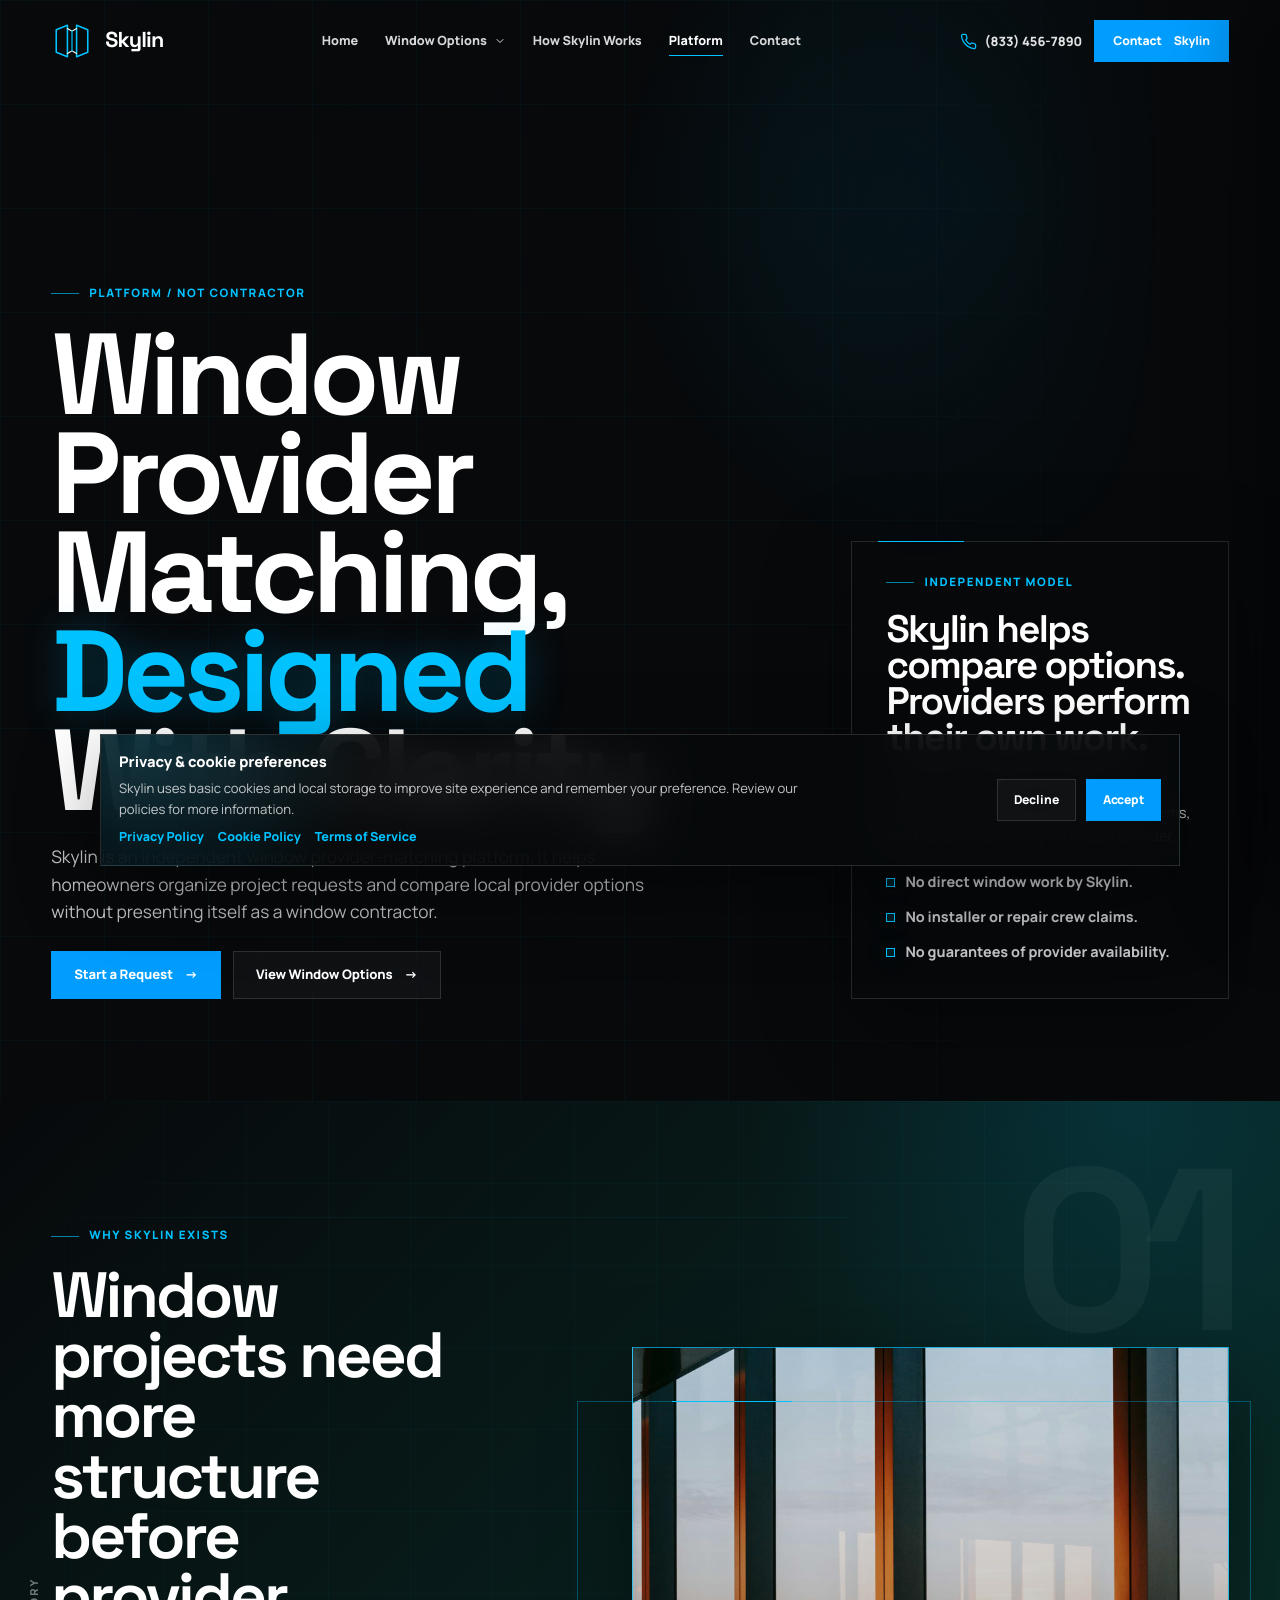
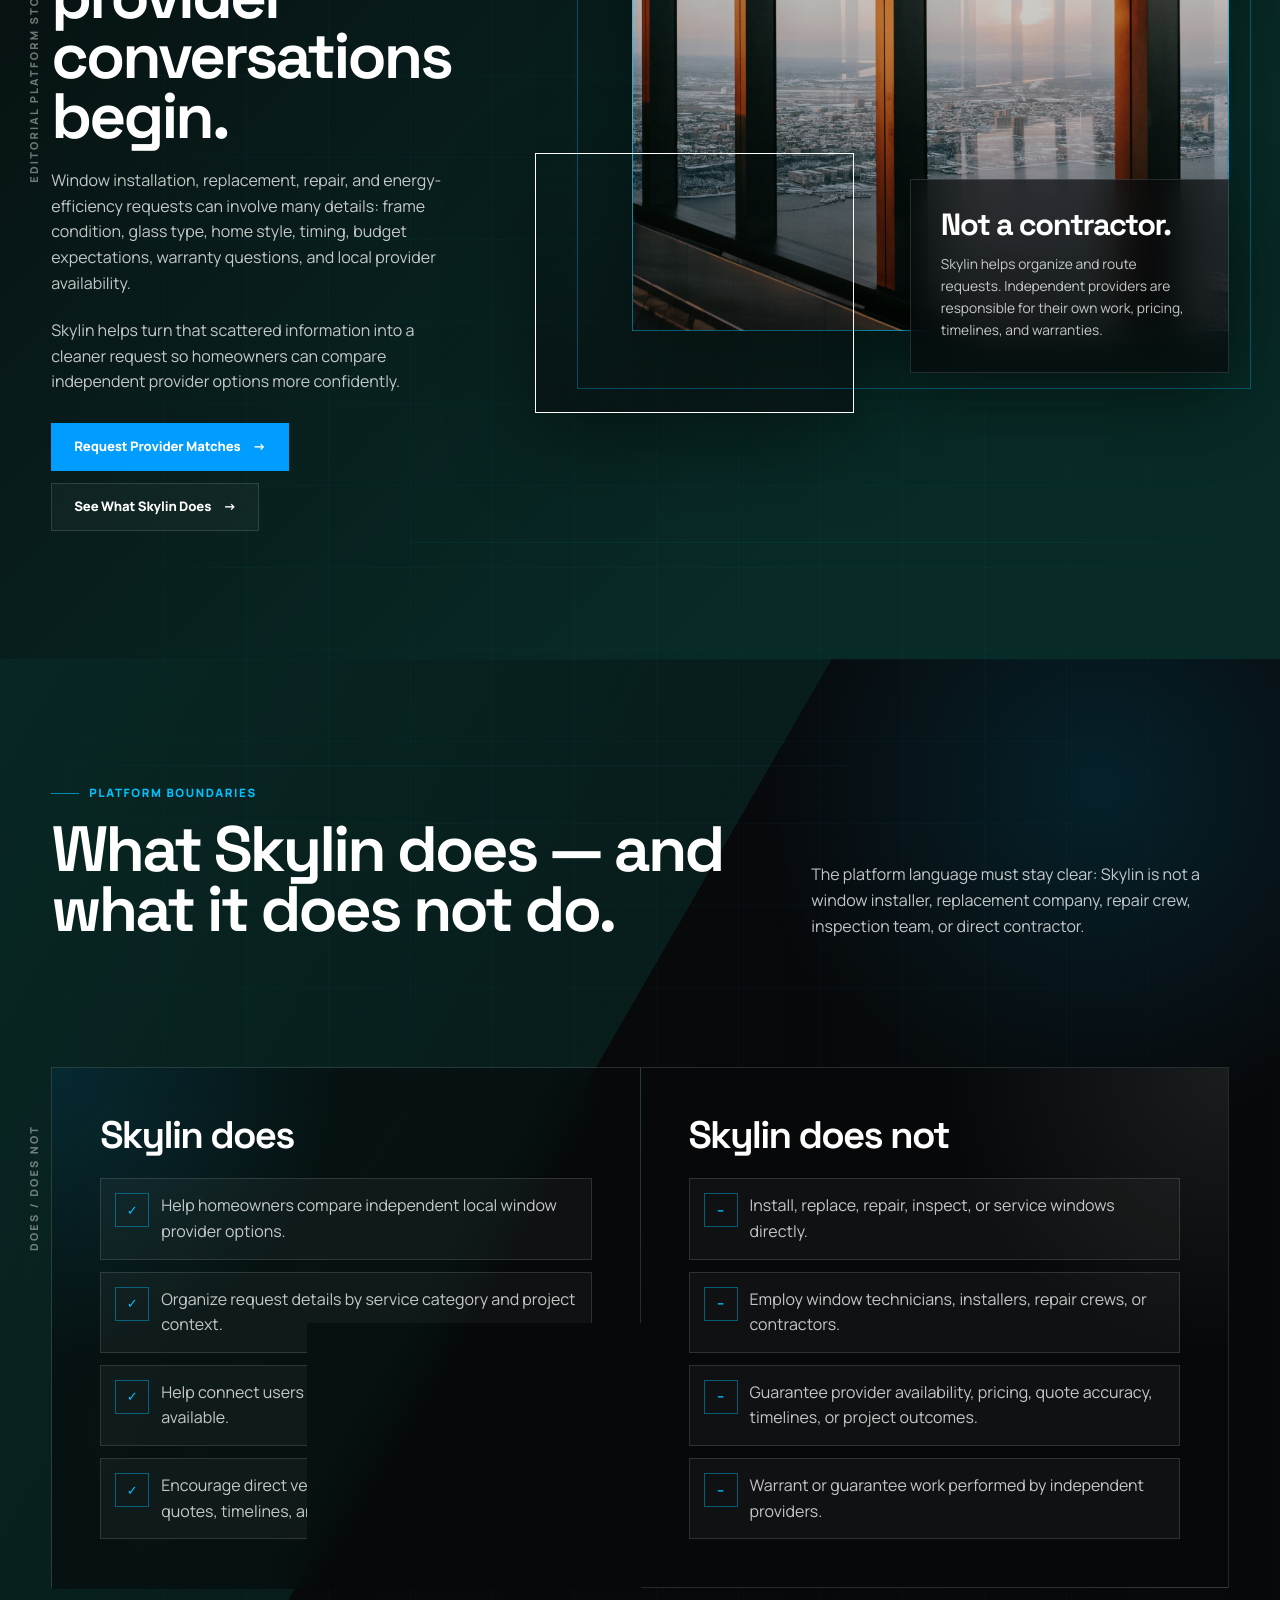
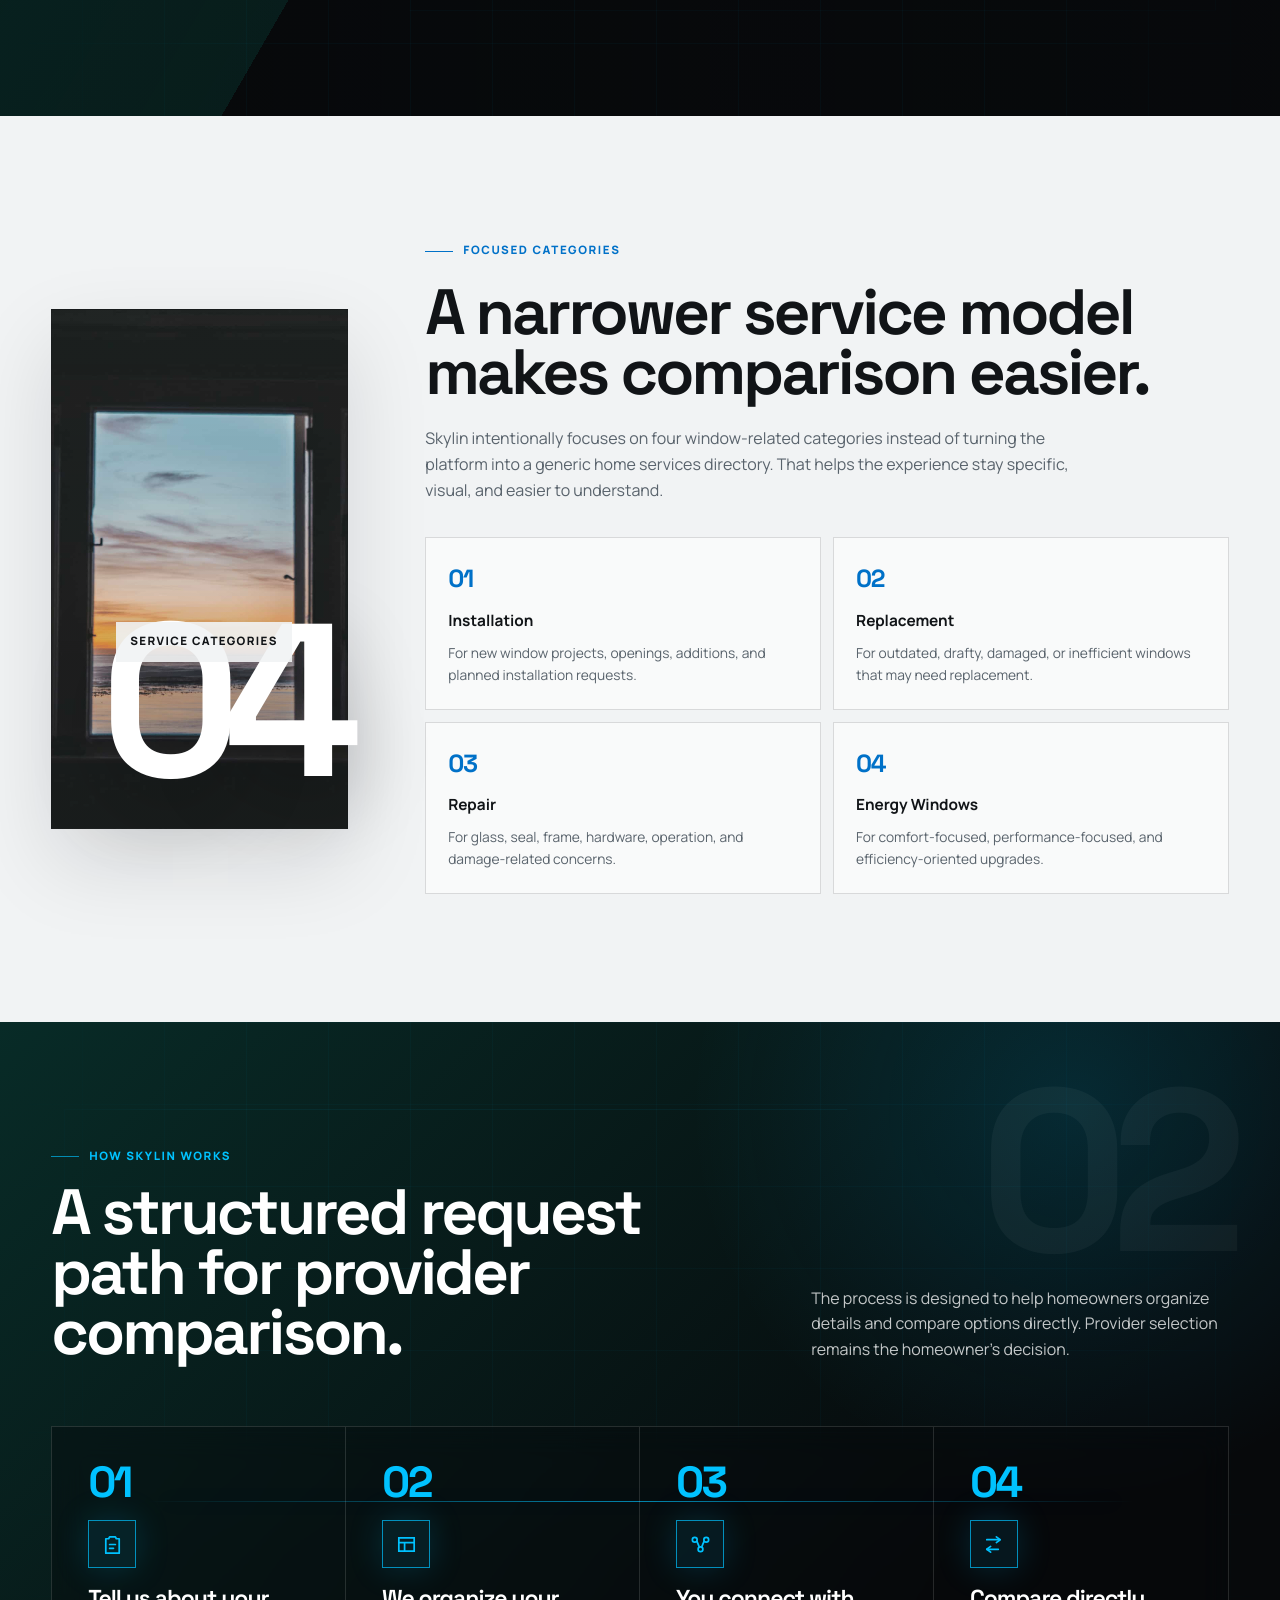
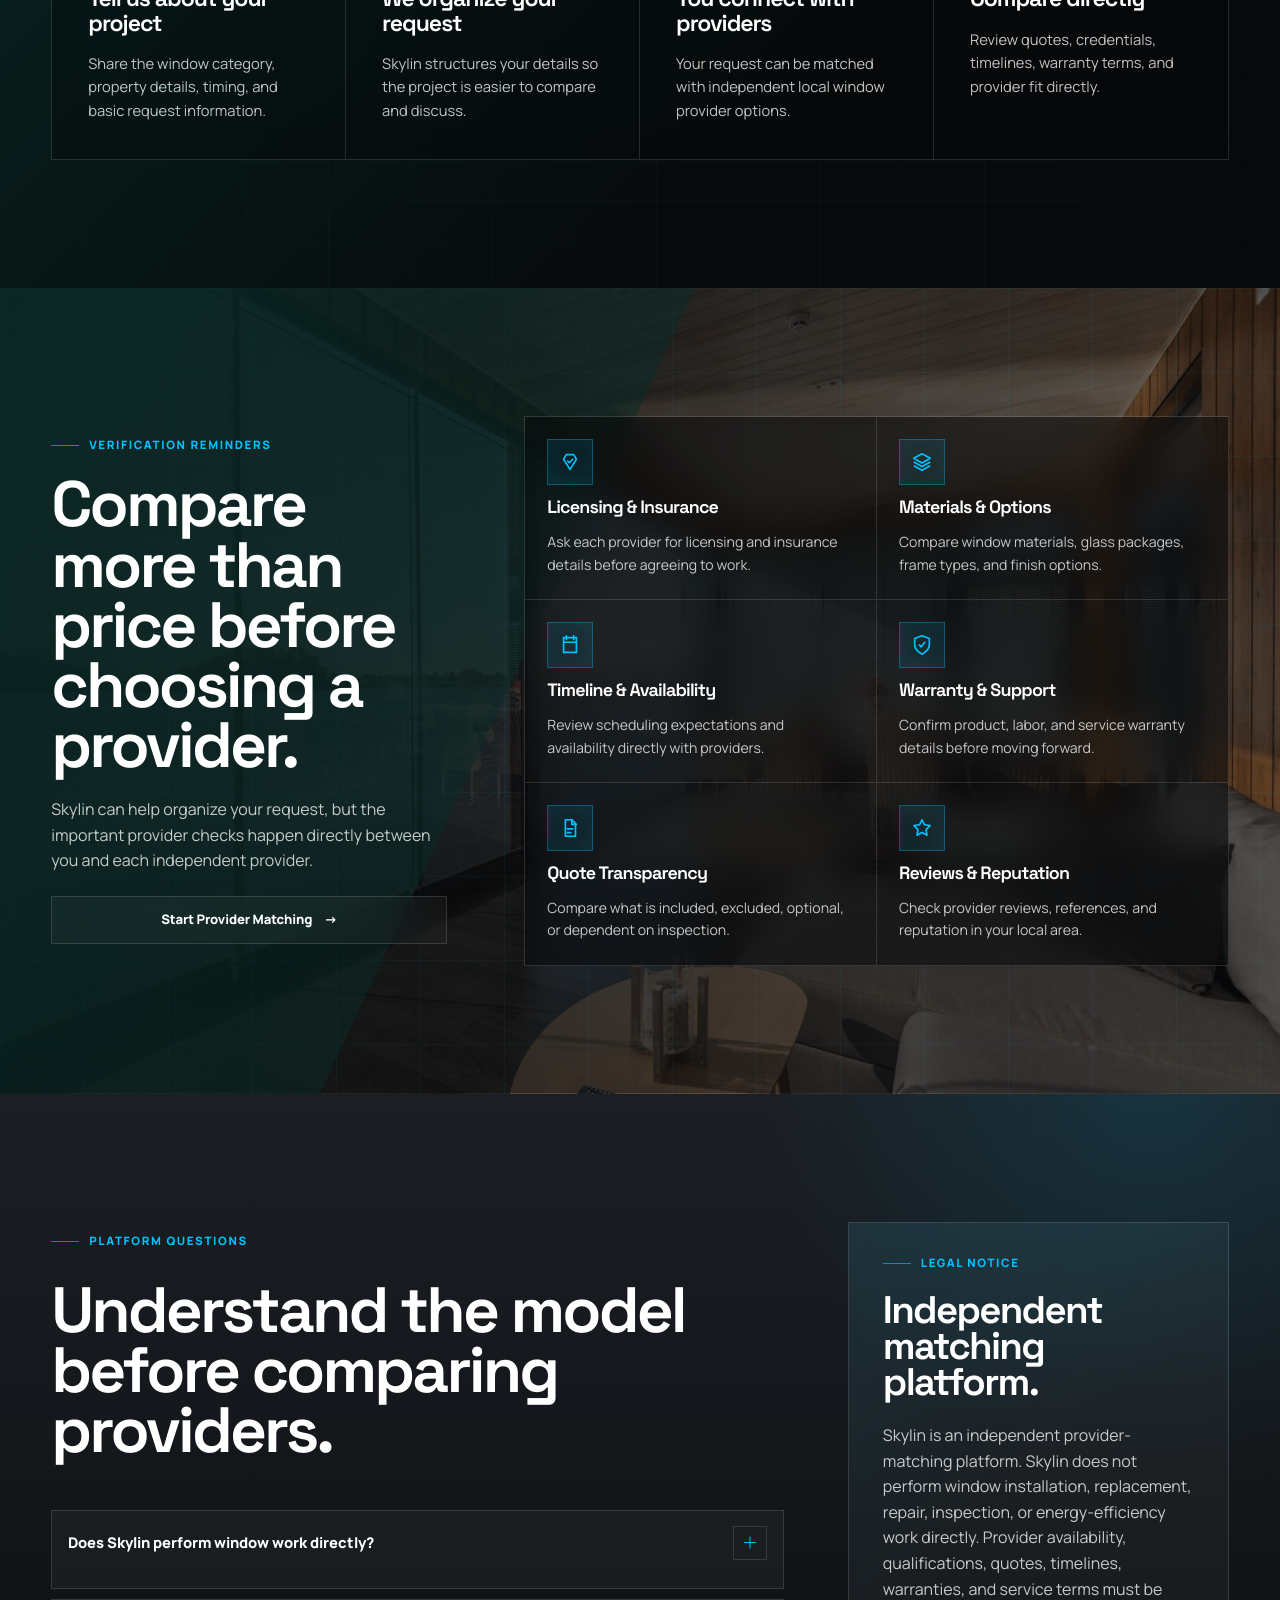
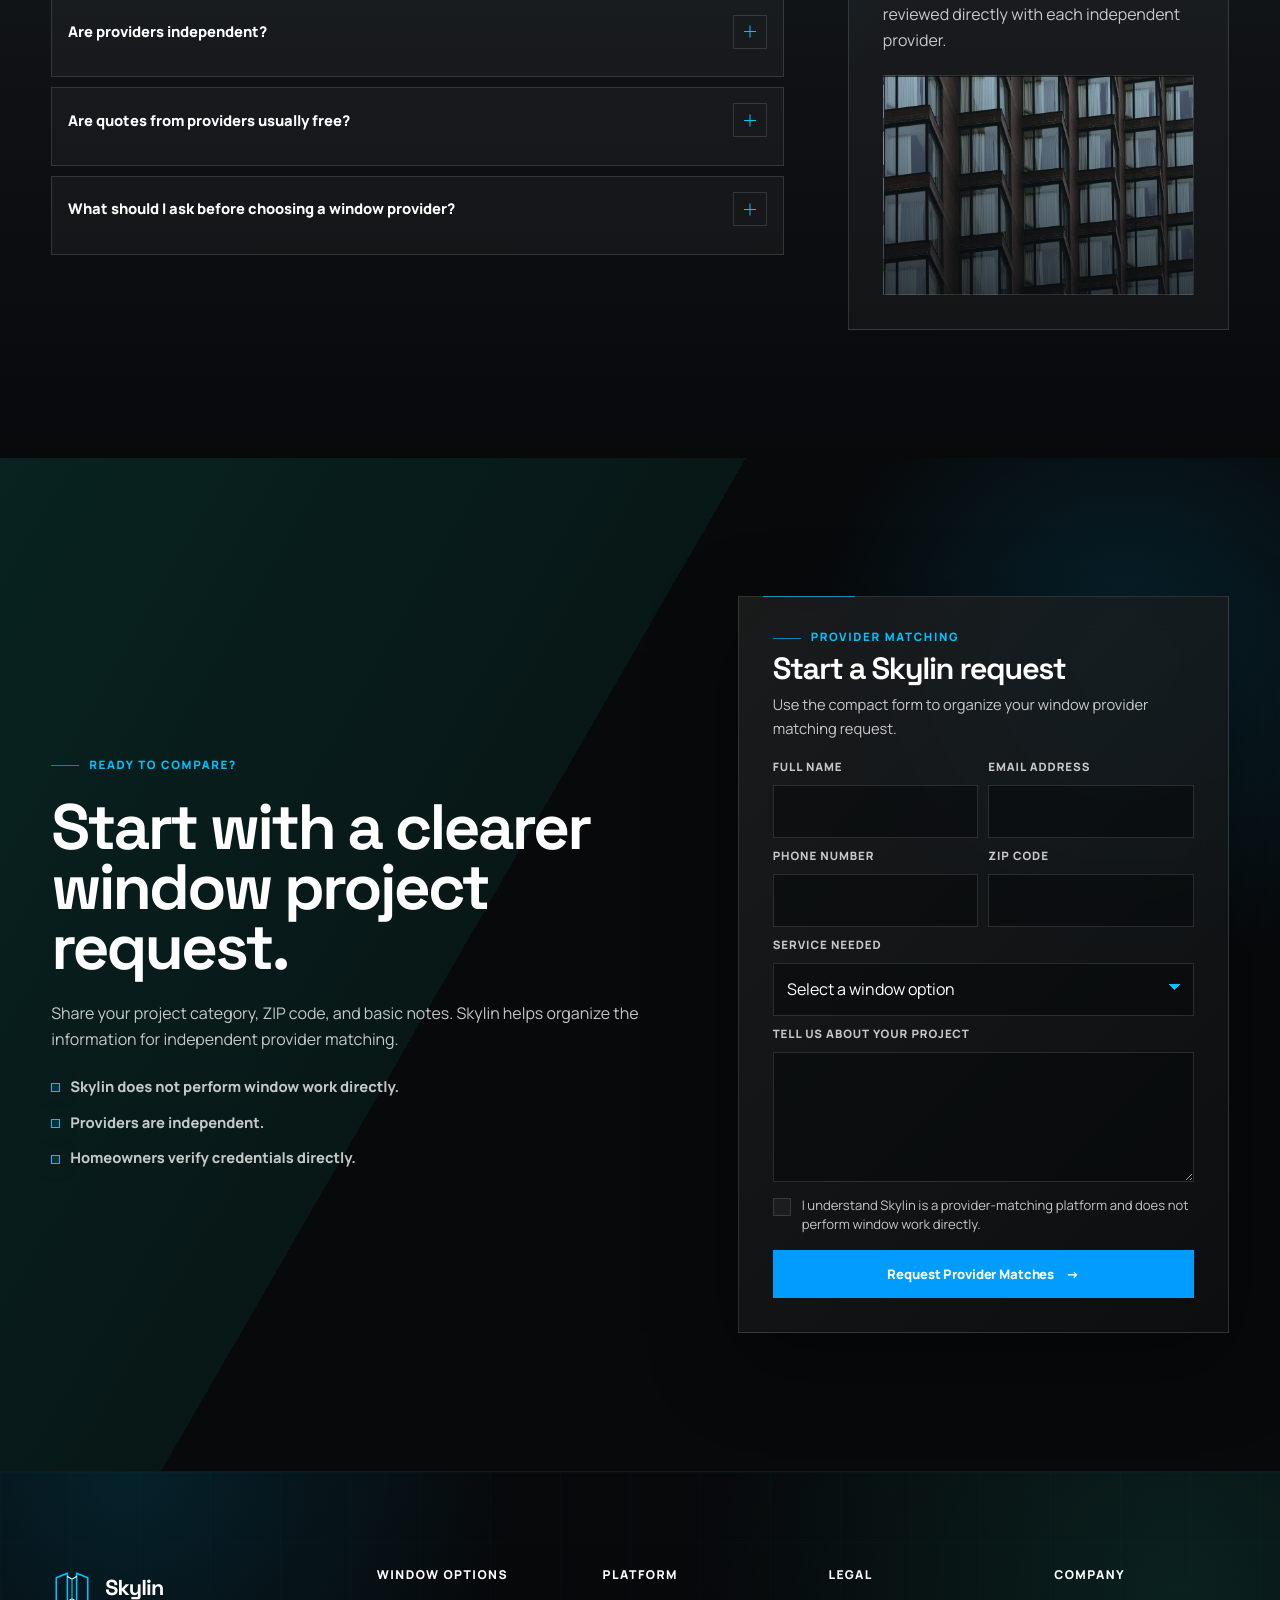
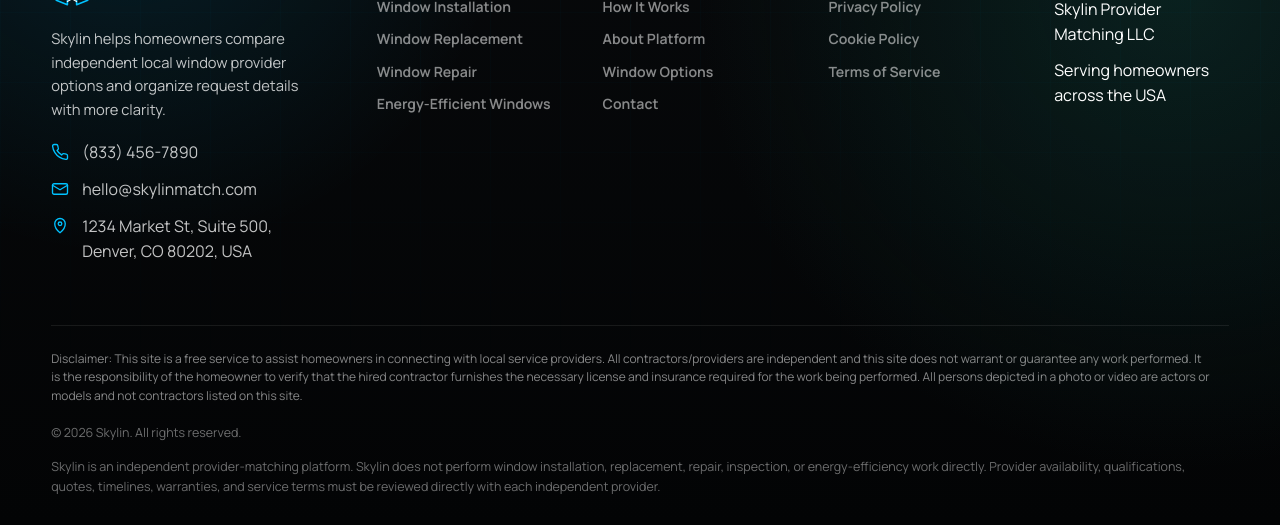
==== commit cd3a76f5: "+" ====
--- a/about.html
+++ b/about.html
@@ -10,8 +10,9 @@
     <meta name="description"
         content="Learn how Skylin helps homeowners organize window project requests and compare independent local provider options.">
 
-    <link rel="icon" type="image/svg+xml" href="./assets/icons/favicon.svg">
-    <link rel="shortcut icon" href="./assets/icons/favicon.svg" type="image/svg+xml">
+<link rel="icon" href="./assets/icons/favicon.ico" sizes="any">
+<link rel="icon" type="image/svg+xml" href="./assets/icons/favicon.svg?v=5">
+<link rel="apple-touch-icon" sizes="180x180" href="./assets/icons/apple-touch-icon.png">
 
     <link rel="stylesheet" href="./css/style.css">
 </head>
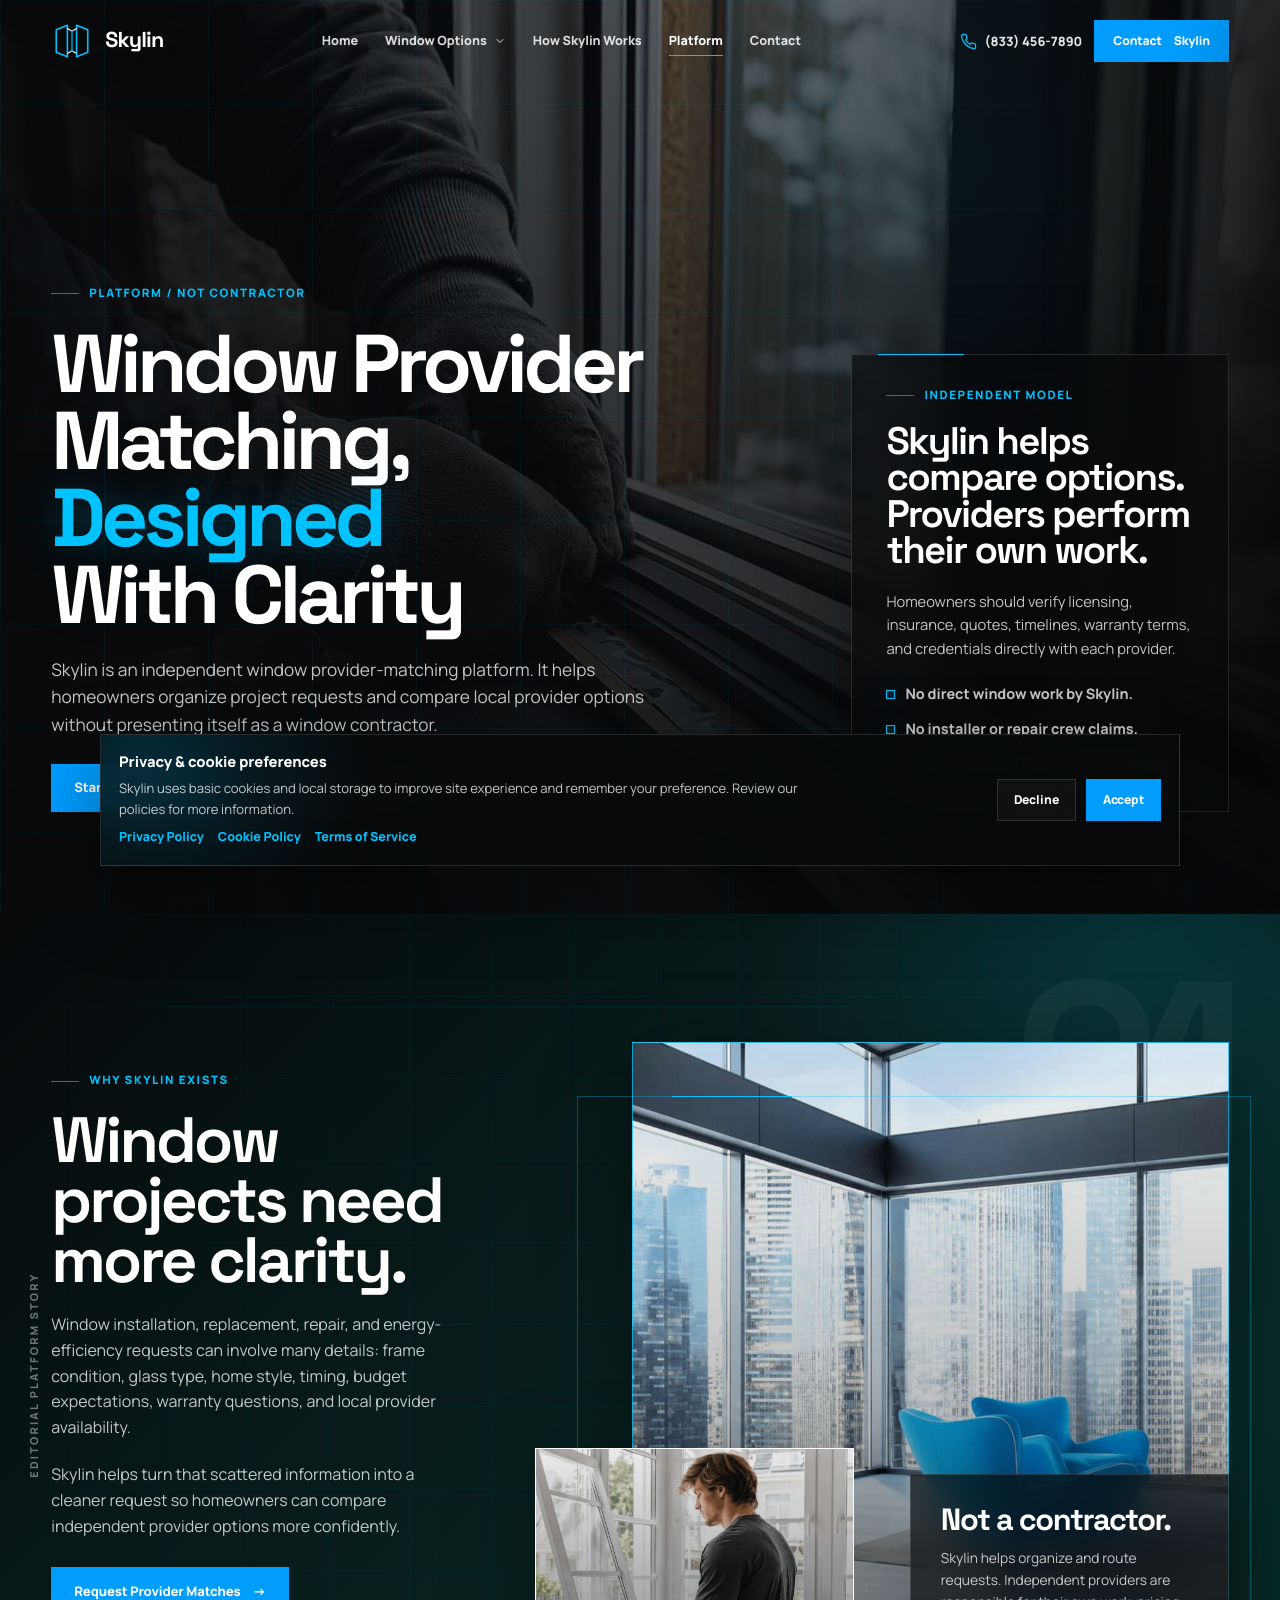
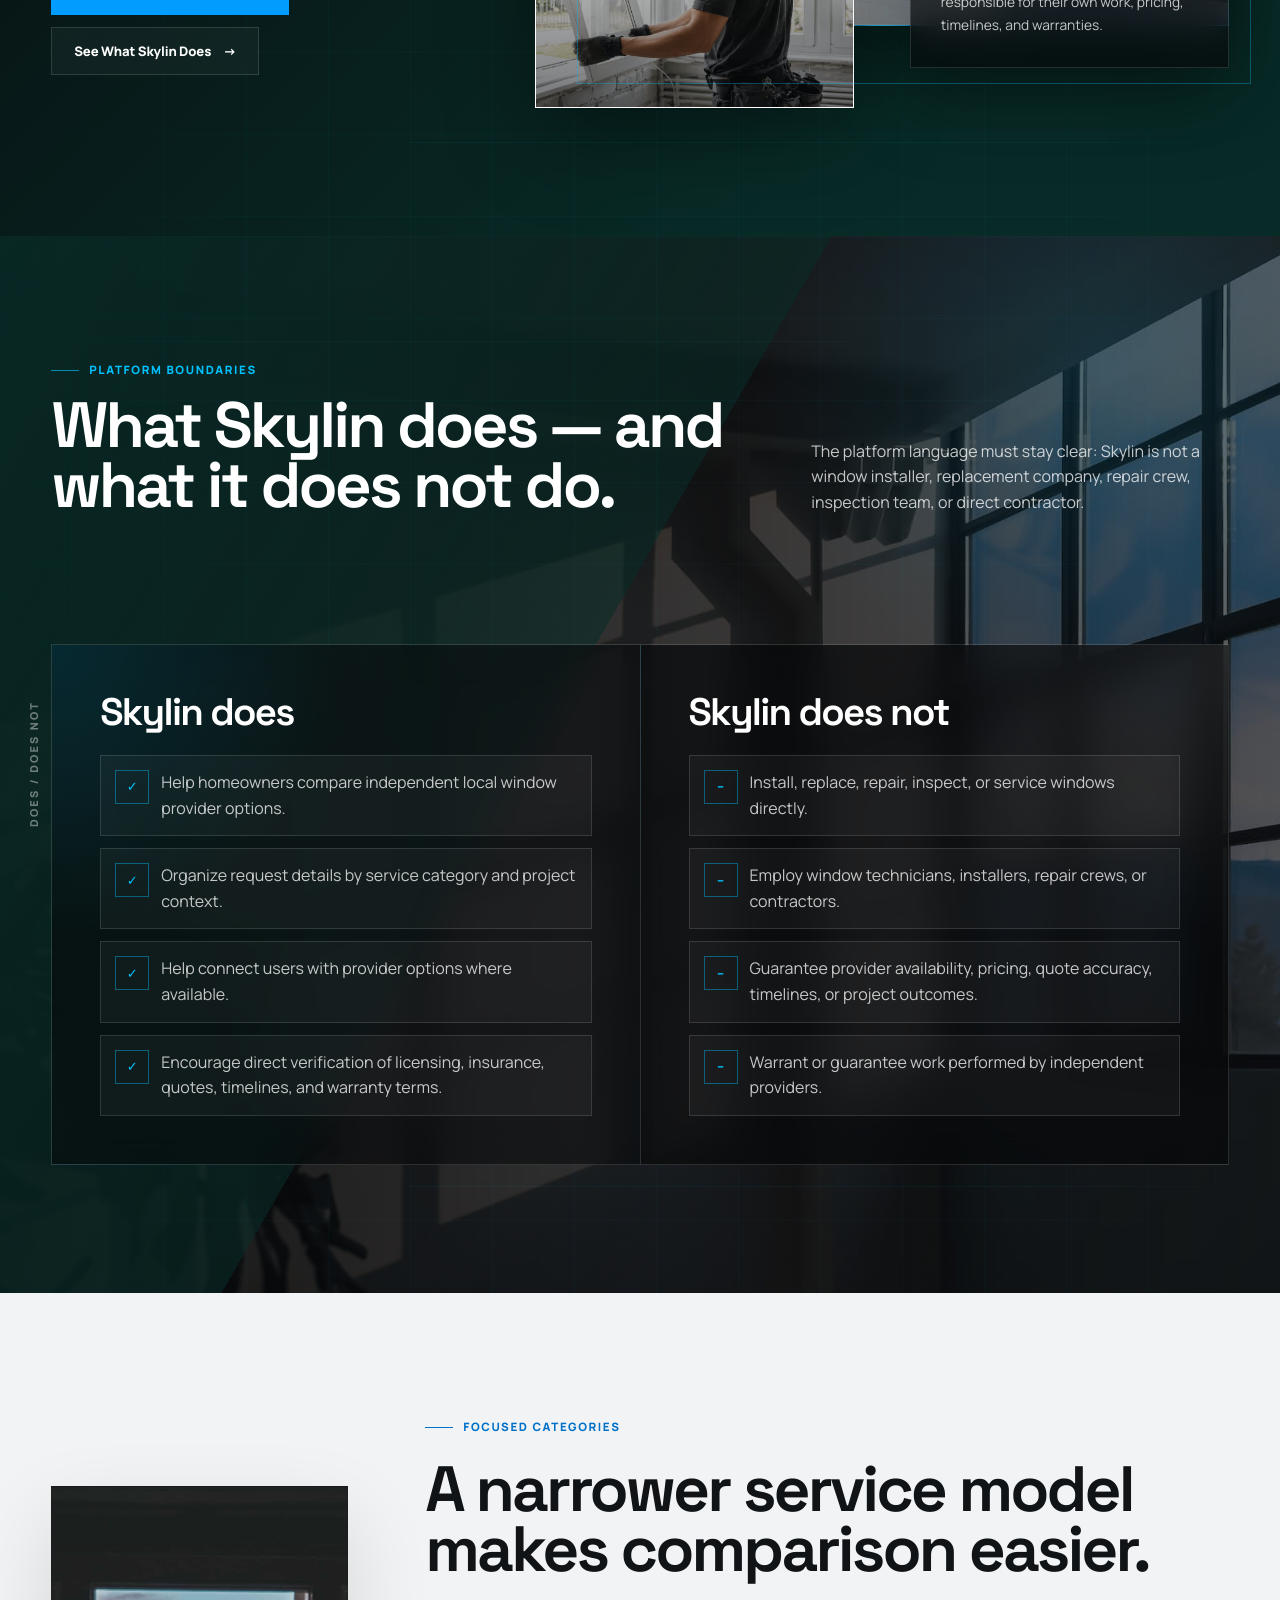
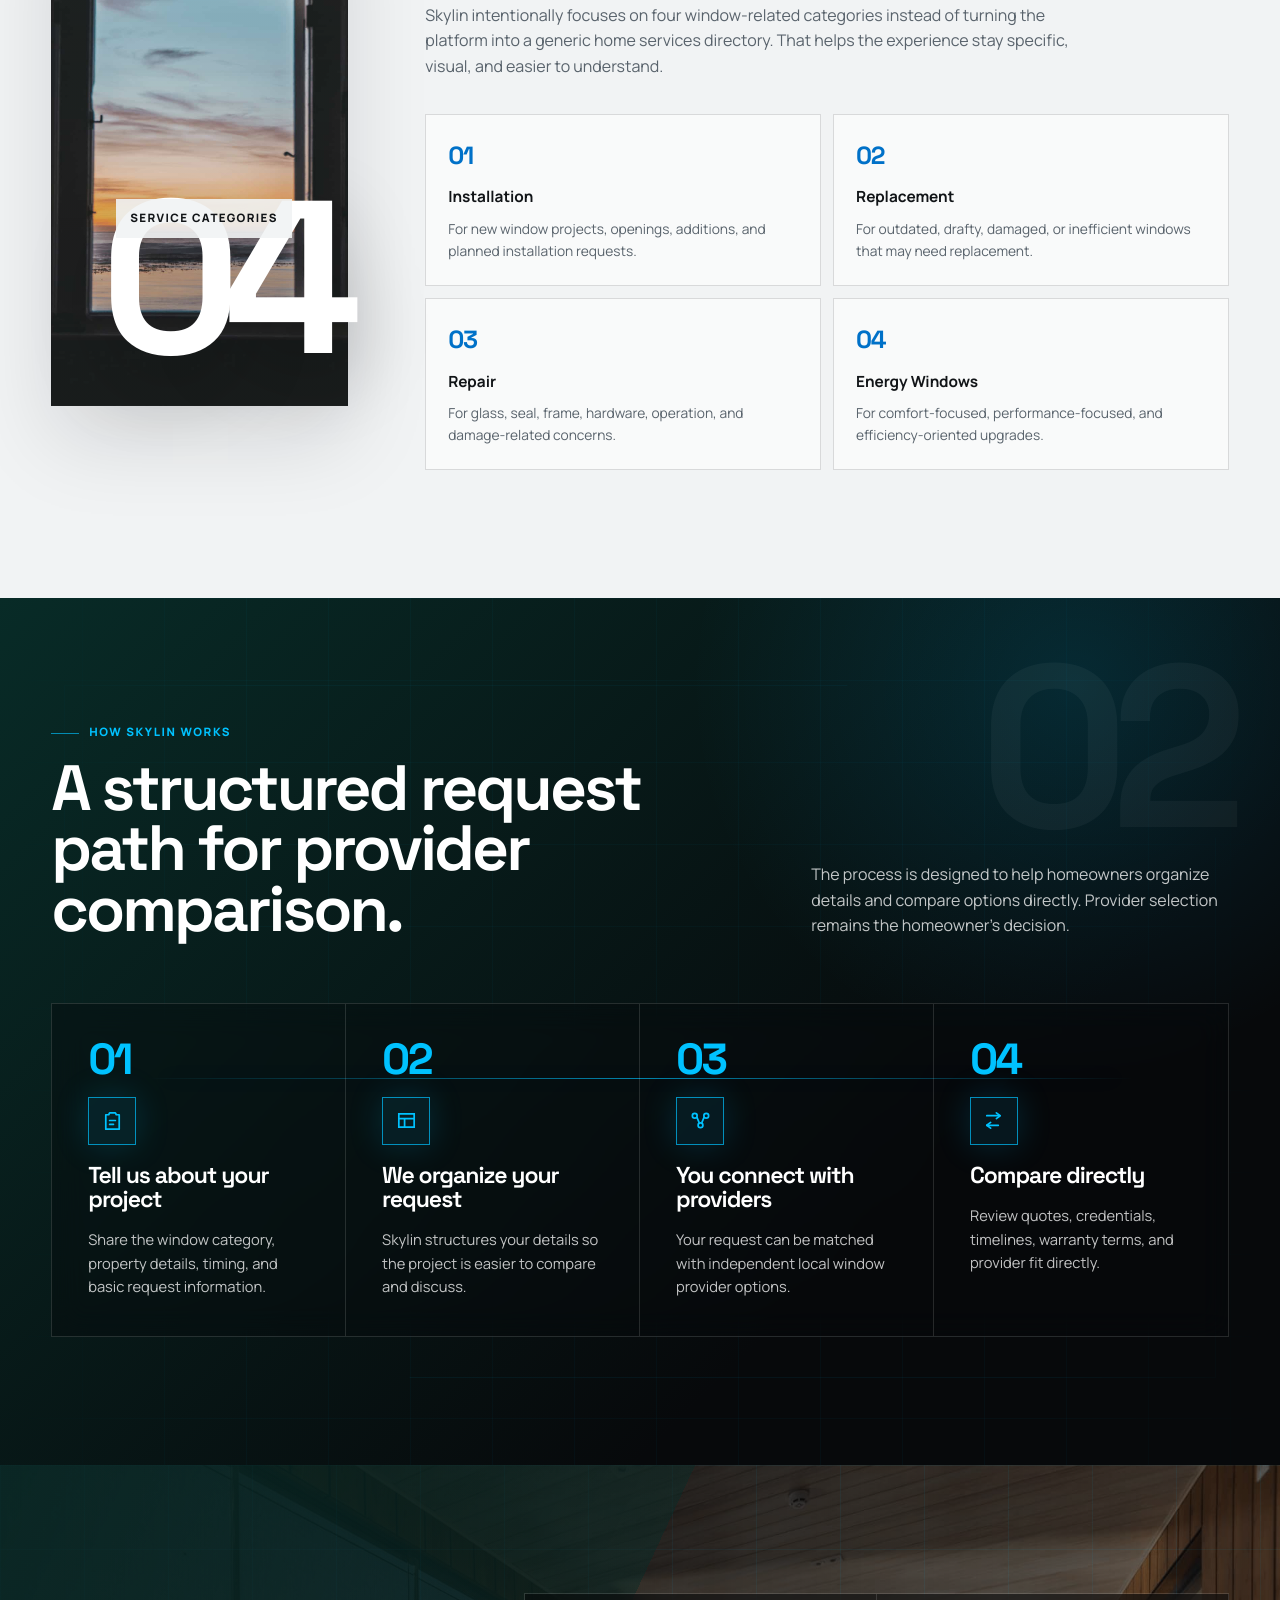
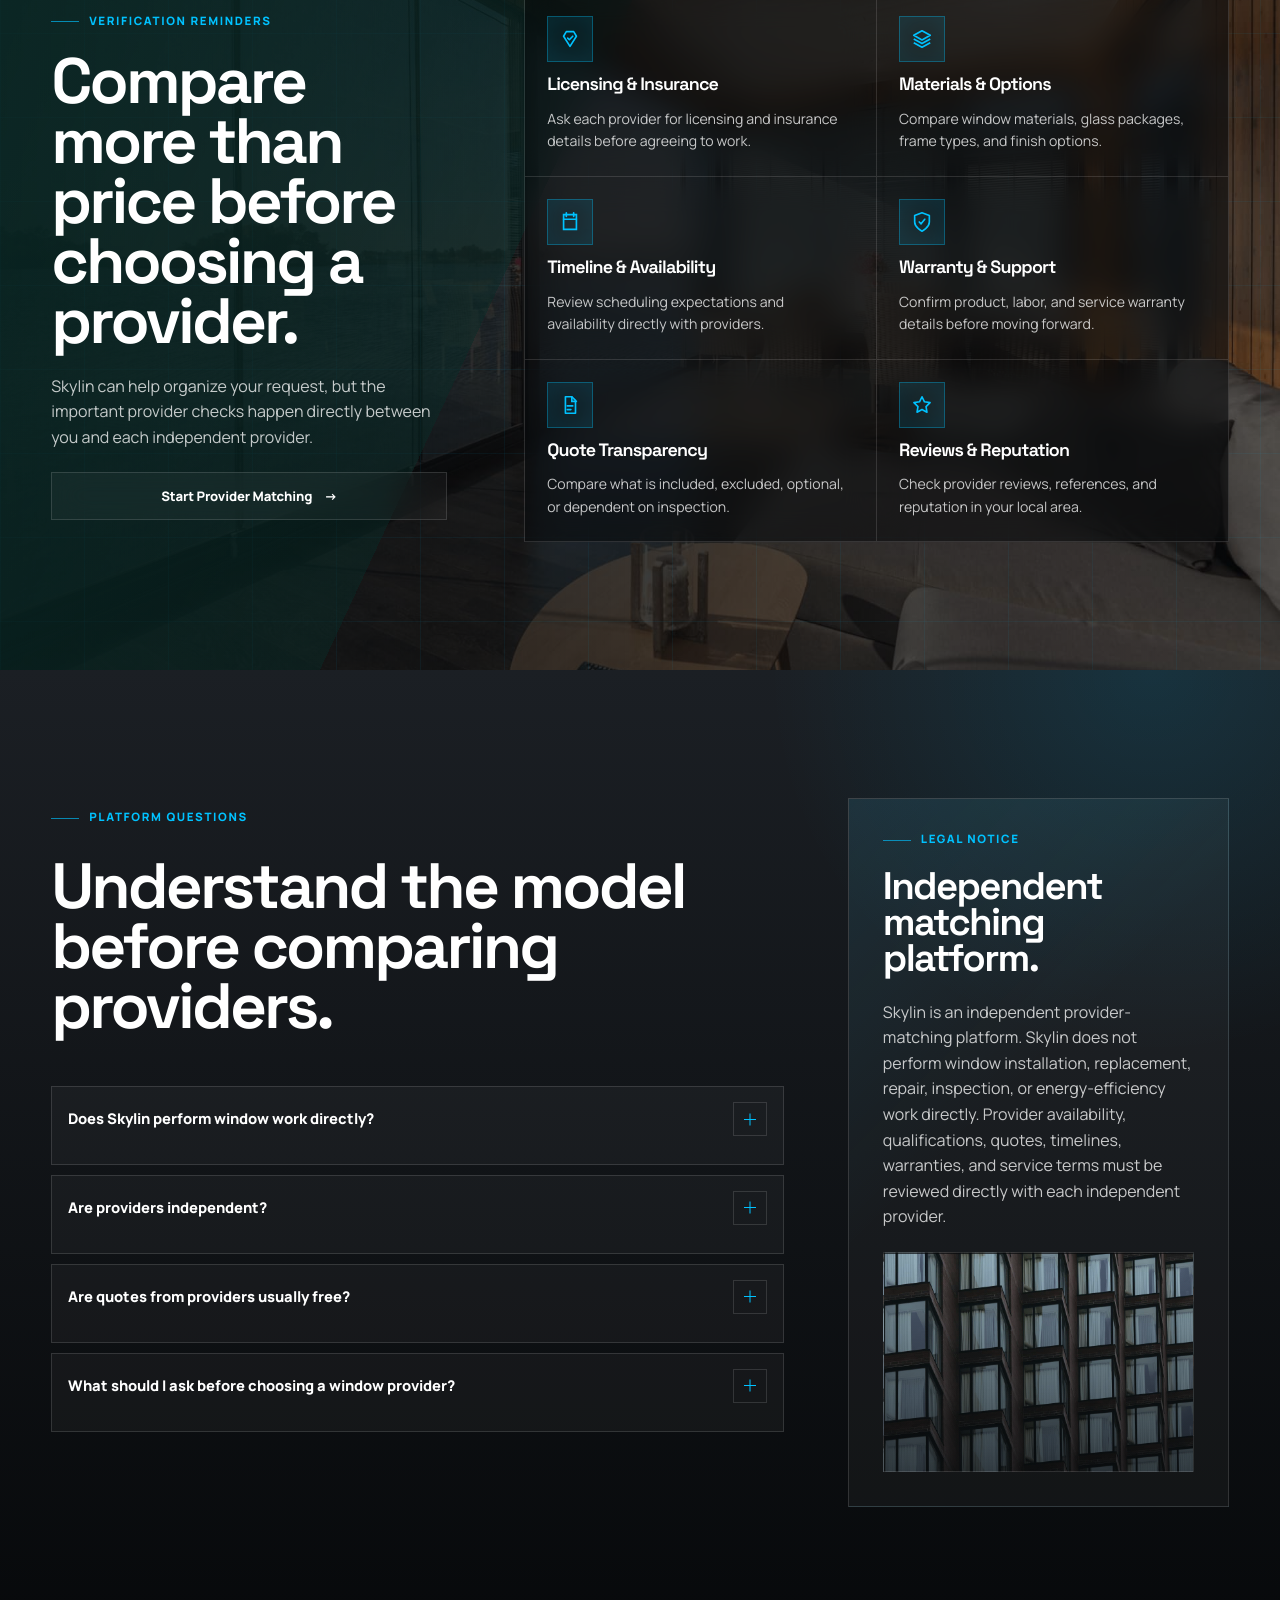
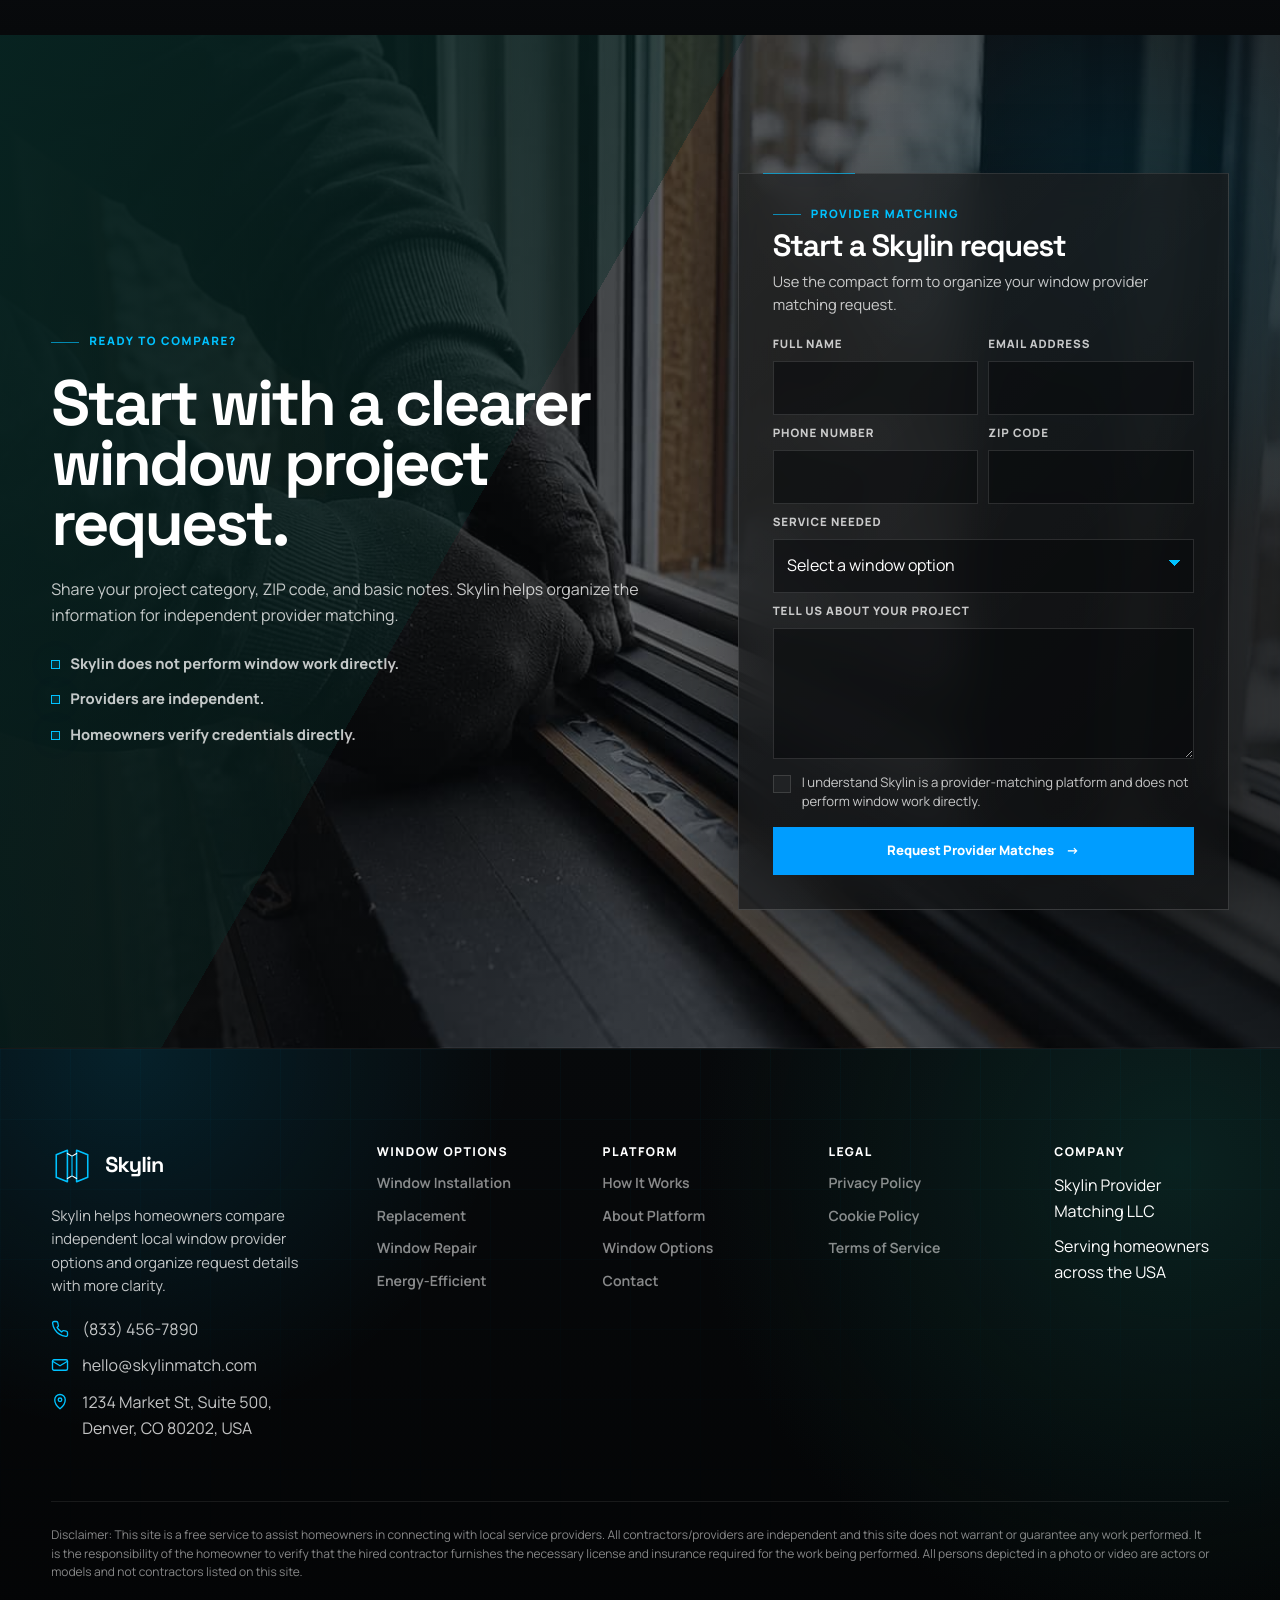
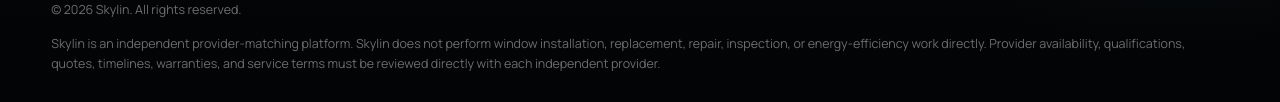
==== commit 1df91225: "+" ====
--- a/about.html
+++ b/about.html
@@ -80,7 +80,7 @@
                     <span class="section-kicker">Why Skylin exists</span>
 
                     <h2 id="aboutCollageTitle">
-                        Window projects need more structure before provider conversations begin.
+                        Window projects need more clarity.
                     </h2>
 
                     <p>
--- a/css/style.css
+++ b/css/style.css
@@ -2186,4 +2186,85 @@
         animation-iteration-count: 1 !important;
         transition-duration: 0.001ms !important;
     }
-}+}
+
+/* ==========================================================
+   Hero titles refinement
+   Smaller, cleaner, mostly two-line editorial headings
+   ========================================================== */
+
+:is(.home-hero,
+    .services-hero,
+    .about-hero,
+    .contact-hero,
+    .service-detail-hero,
+    .legal-hero) h1 {
+    max-width: min(860px, 11.5ch);
+    font-size: clamp(2.85rem, 6.4vw, 6.65rem);
+    line-height: 0.94;
+    letter-spacing: -0.058em;
+    text-wrap: balance;
+}
+
+:is(.home-hero,
+    .services-hero,
+    .about-hero,
+    .contact-hero,
+    .service-detail-hero,
+    .legal-hero) .hero-title-line {
+    display: block;
+    color: inherit;
+    text-shadow: none;
+}
+
+:is(.home-hero,
+    .services-hero,
+    .about-hero,
+    .contact-hero,
+    .service-detail-hero,
+    .legal-hero) .hero-title-accent {
+    color: var(--color-accent);
+    text-shadow: 0 0 42px rgba(0, 194, 255, 0.24);
+}
+
+/* Legal pages should feel calmer and more readable */
+.legal-hero h1 {
+    max-width: min(920px, 14ch);
+    font-size: clamp(2.55rem, 5.4vw, 5.8rem);
+}
+
+/* Service pages usually have longer titles */
+.service-detail-hero h1 {
+    max-width: min(960px, 13ch);
+    font-size: clamp(2.75rem, 5.9vw, 6.25rem);
+}
+
+/* Mobile */
+@media (max-width: 820px) {
+
+    :is(.home-hero,
+        .services-hero,
+        .about-hero,
+        .contact-hero,
+        .service-detail-hero,
+        .legal-hero) h1 {
+        max-width: 100%;
+        font-size: clamp(2.55rem, 12vw, 4.65rem);
+        line-height: 0.98;
+        letter-spacing: -0.052em;
+    }
+}
+
+@media (max-width: 430px) {
+
+    :is(.home-hero,
+        .services-hero,
+        .about-hero,
+        .contact-hero,
+        .service-detail-hero,
+        .legal-hero) h1 {
+        font-size: clamp(2.35rem, 11.4vw, 3.75rem);
+        line-height: 1;
+    }
+}
+
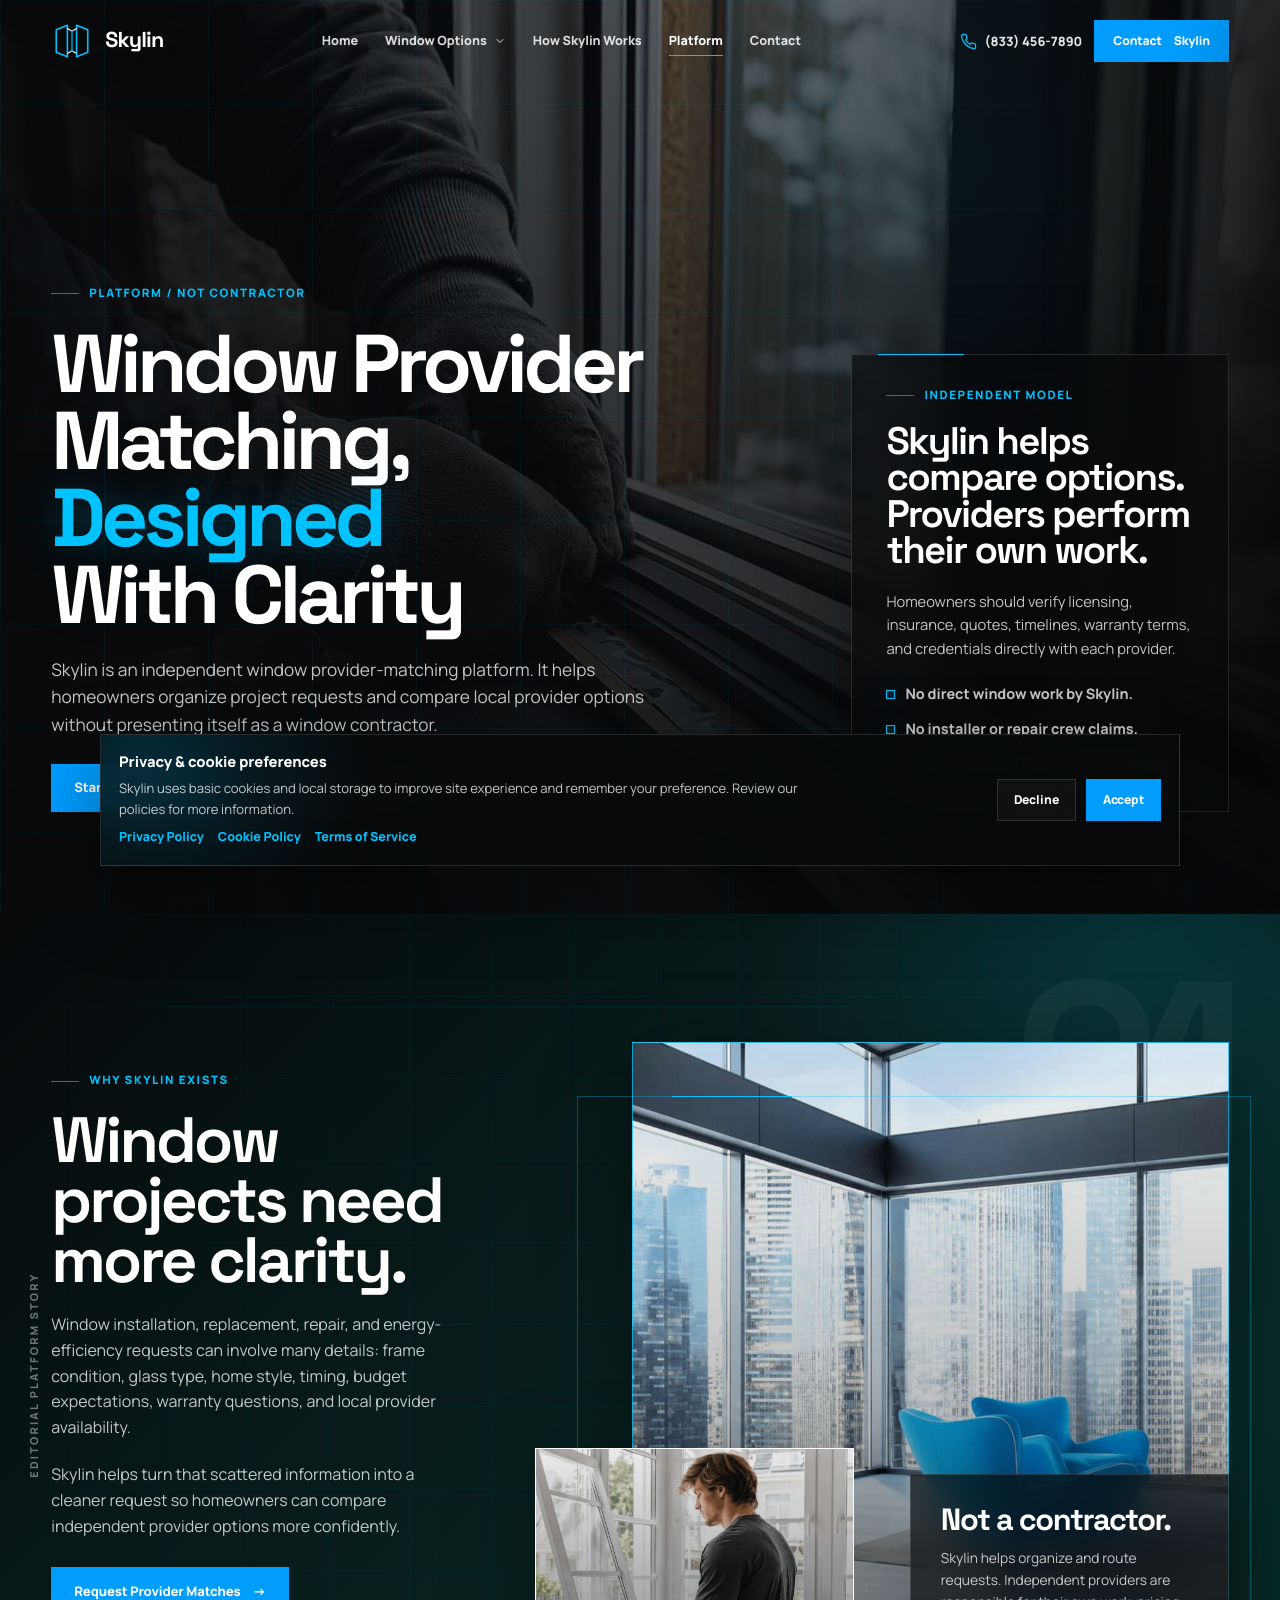
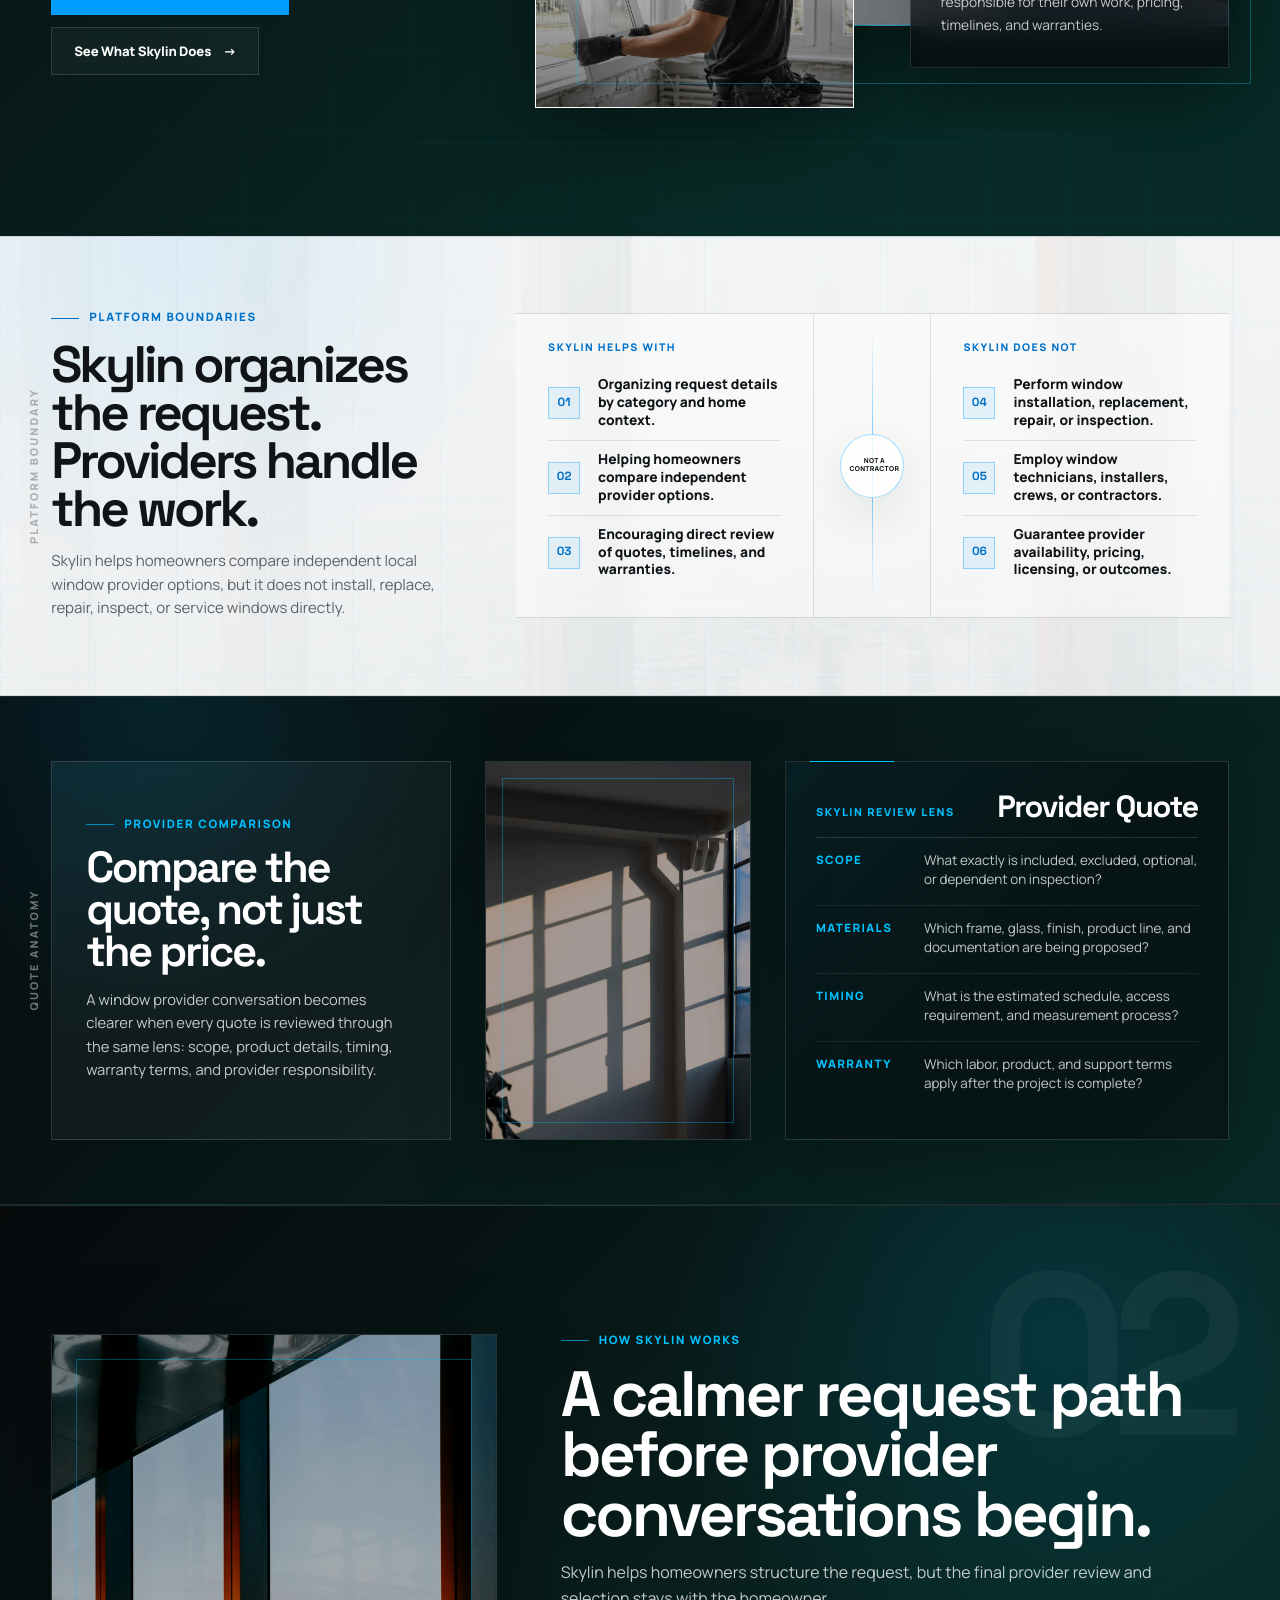
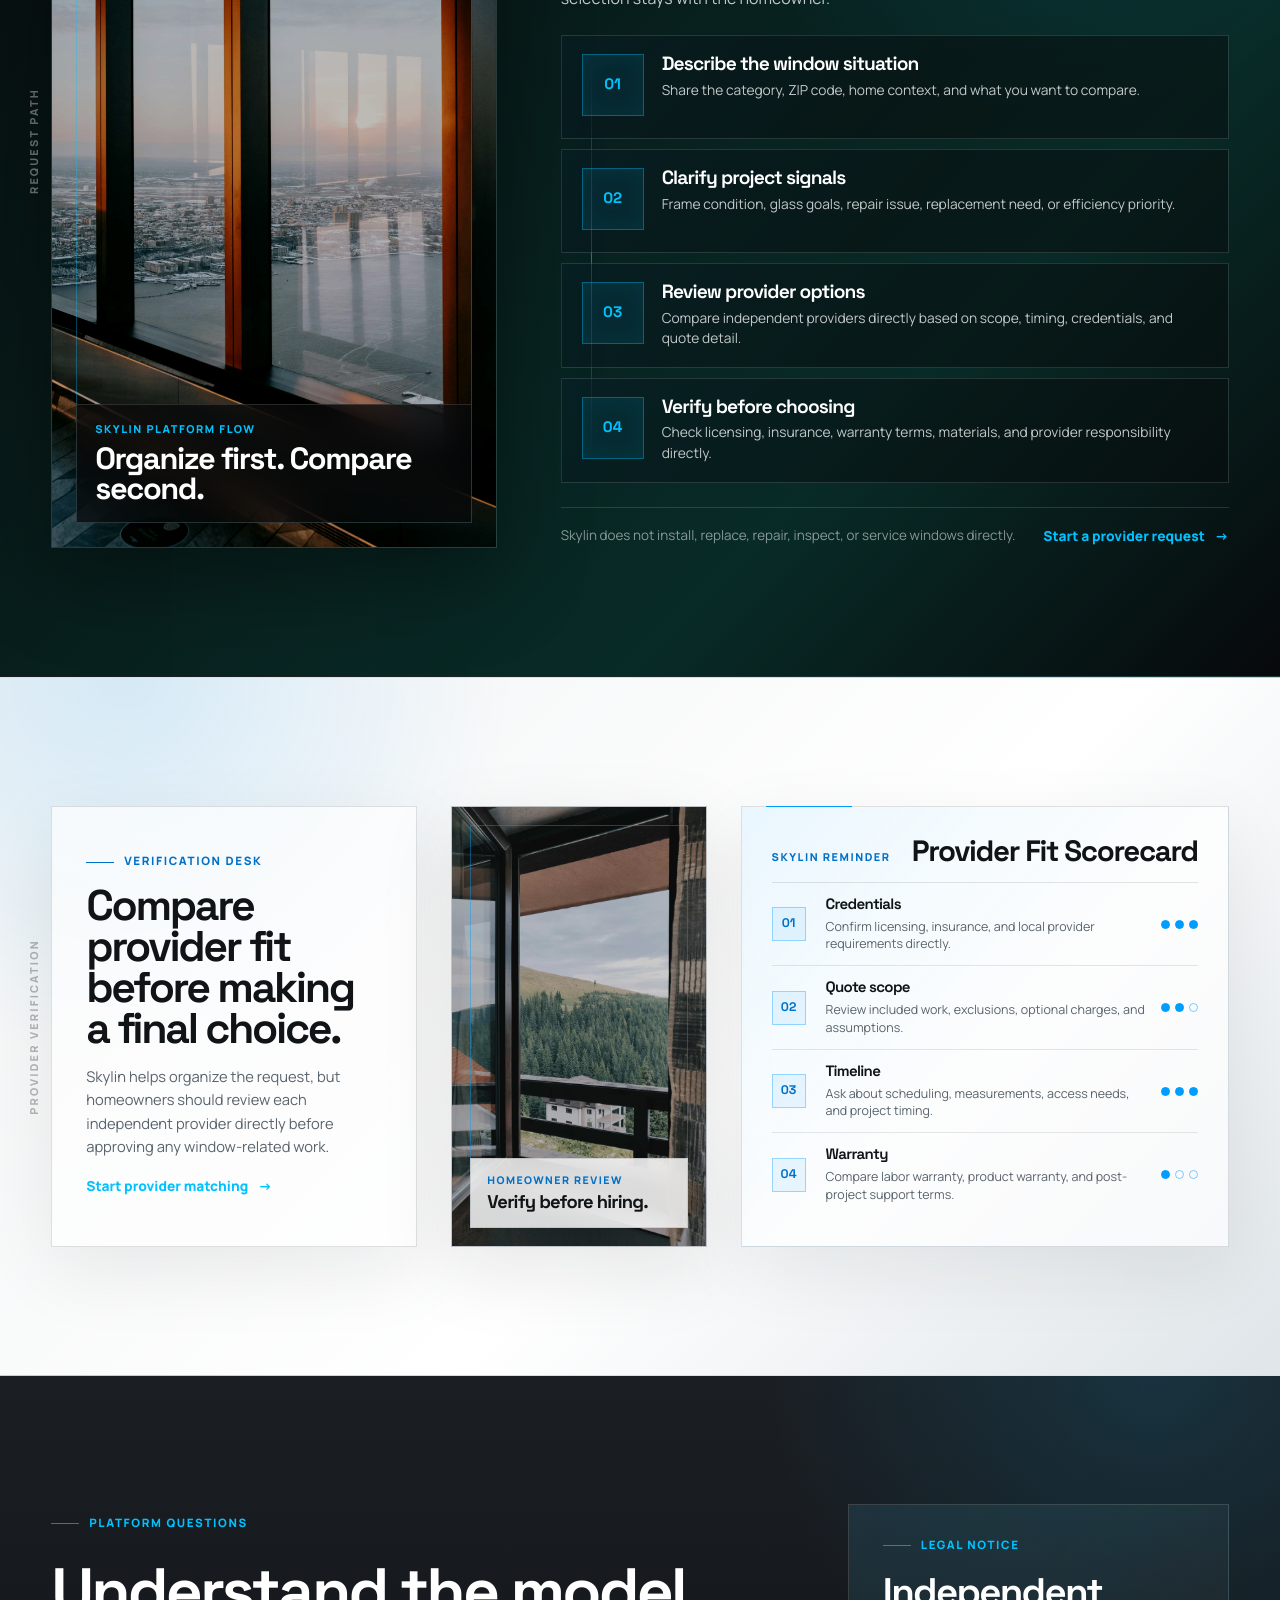
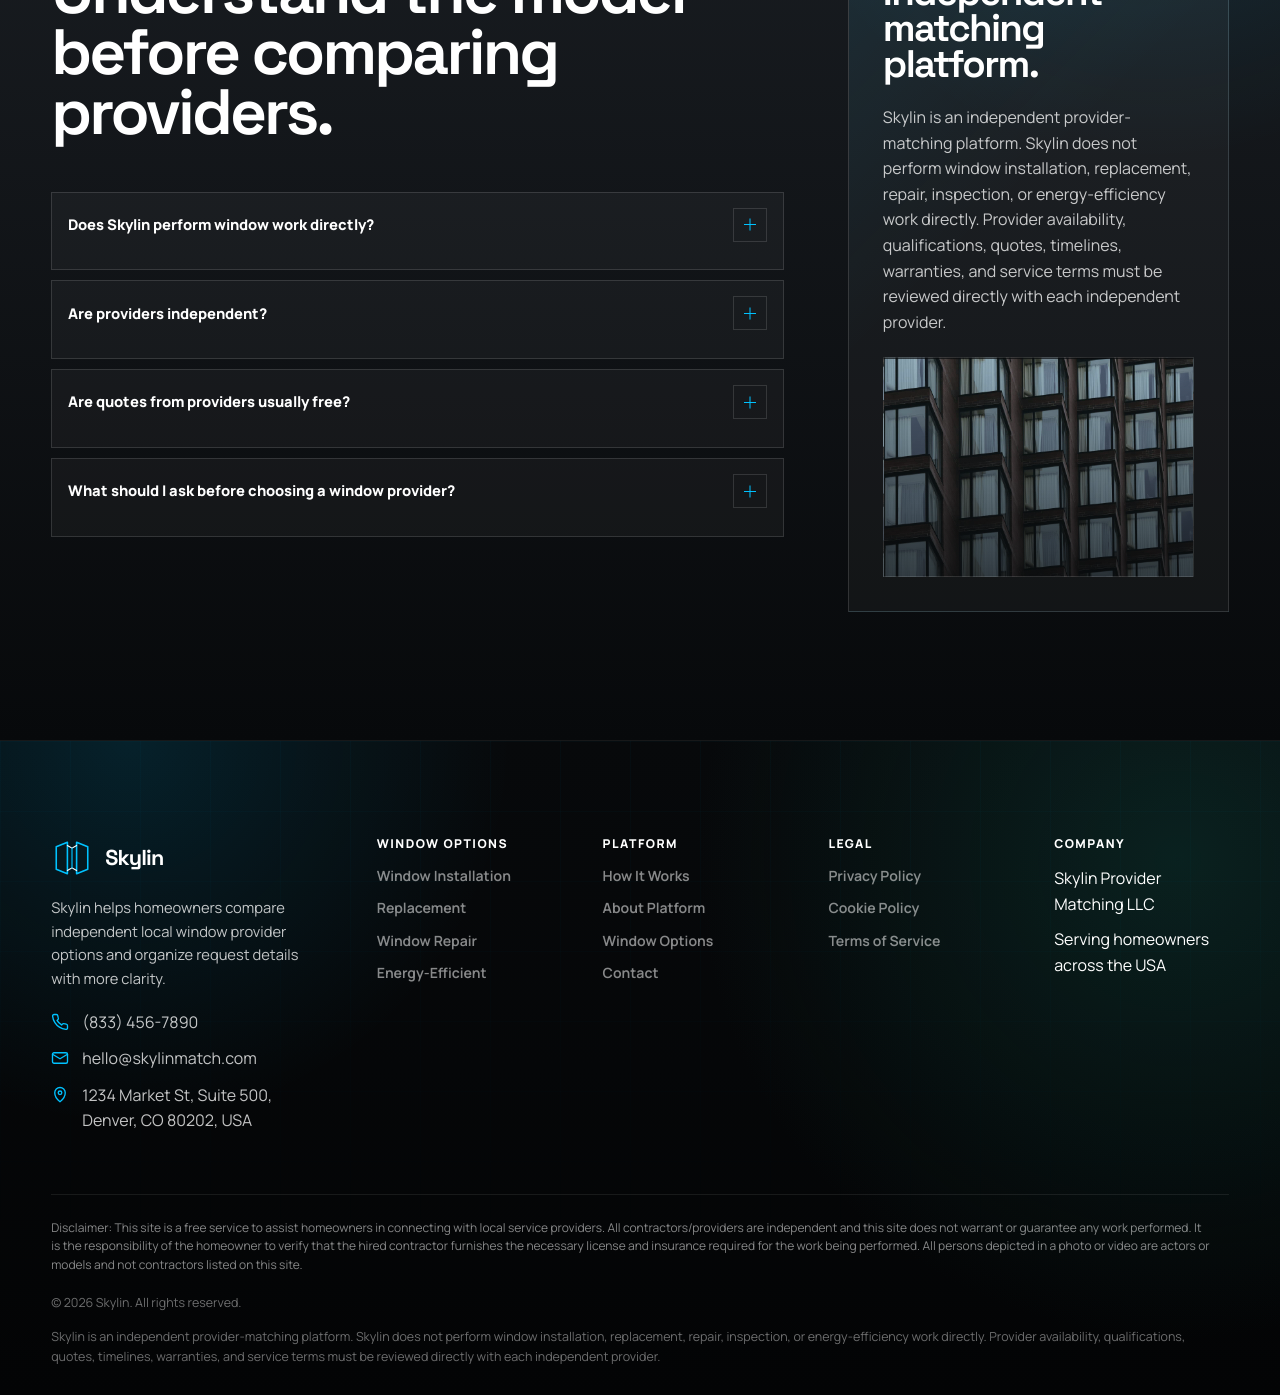
==== commit 8edd3eeb: "+" ====
--- a/about.html
+++ b/about.html
@@ -124,151 +124,300 @@
             </div>
         </section>
 
-        <section class="section about-model" id="model" aria-labelledby="aboutModelTitle">
-            <div class="blueprint-layer" aria-hidden="true"></div>
-            <span class="vertical-label" aria-hidden="true">Does / Does Not</span>
-
-            <div class="container-wide about-model-layout">
-                <div class="section-header">
-                    <div class="section-title-stack">
-                        <span class="section-kicker">Platform boundaries</span>
-
-                        <h2 id="aboutModelTitle">
-                            What Skylin does — and what it does not do.
-                        </h2>
-                    </div>
-
-                    <div class="section-copy">
-                        <p>
-                            The platform language must stay clear: <span data-company-name>Skylin</span> is not a window
-                            installer, replacement company, repair crew, inspection team, or direct contractor.
+<section class="section about-model-clean" id="model" aria-labelledby="aboutModelTitle">
+    <span class="vertical-label" aria-hidden="true">Platform Boundary</span>
+
+    <div class="container-wide about-model-clean-layout">
+        <div class="about-model-clean-copy">
+            <span class="section-kicker">Platform boundaries</span>
+
+            <h2 id="aboutModelTitle">
+                Skylin organizes the request. Providers handle the work.
+            </h2>
+
+            <p>
+                <span data-company-name>Skylin</span> helps homeowners compare independent local window provider
+                options, but it does not install, replace, repair, inspect, or service windows directly.
+            </p>
+        </div>
+
+        <div class="about-model-clean-board" aria-label="Skylin platform boundary comparison">
+            <div class="about-model-clean-group">
+                <span class="about-model-clean-label">Skylin helps with</span>
+
+                <ul>
+                    <li>
+                        <span>01</span>
+                        <strong>Organizing request details by category and home context.</strong>
+                    </li>
+
+                    <li>
+                        <span>02</span>
+                        <strong>Helping homeowners compare independent provider options.</strong>
+                    </li>
+
+                    <li>
+                        <span>03</span>
+                        <strong>Encouraging direct review of quotes, timelines, and warranties.</strong>
+                    </li>
+                </ul>
+            </div>
+
+            <div class="about-model-clean-divider" aria-hidden="true">
+                <span>Not a contractor</span>
+            </div>
+
+            <div class="about-model-clean-group">
+                <span class="about-model-clean-label">Skylin does not</span>
+
+                <ul>
+                    <li>
+                        <span>04</span>
+                        <strong>Perform window installation, replacement, repair, or inspection.</strong>
+                    </li>
+
+                    <li>
+                        <span>05</span>
+                        <strong>Employ window technicians, installers, crews, or contractors.</strong>
+                    </li>
+
+                    <li>
+                        <span>06</span>
+                        <strong>Guarantee provider availability, pricing, licensing, or outcomes.</strong>
+                    </li>
+                </ul>
+            </div>
+        </div>
+    </div>
+</section>
+
+<section class="section about-quote-anatomy" aria-labelledby="aboutQuoteTitle">
+    <span class="vertical-label" aria-hidden="true">Quote Anatomy</span>
+
+    <div class="container-wide about-quote-layout">
+        <div class="about-quote-copy">
+            <span class="section-kicker">Provider comparison</span>
+
+            <h2 id="aboutQuoteTitle">
+                Compare the quote, not just the price.
+            </h2>
+
+            <p>
+                A window provider conversation becomes clearer when every quote is reviewed through the same lens:
+                scope, product details, timing, warranty terms, and provider responsibility.
+            </p>
+        </div>
+
+        <figure class="about-quote-photo">
+            <img src="./assets/images/window-frame-detail.jpg" alt="Close-up of modern window frame detail"
+                loading="lazy">
+        </figure>
+
+        <div class="about-quote-sheet" aria-label="Quote anatomy example">
+            <div class="about-quote-sheet-top">
+                <span>Skylin review lens</span>
+                <strong>Provider Quote</strong>
+            </div>
+
+            <div class="about-quote-line">
+                <span>Scope</span>
+                <p>What exactly is included, excluded, optional, or dependent on inspection?</p>
+            </div>
+
+            <div class="about-quote-line">
+                <span>Materials</span>
+                <p>Which frame, glass, finish, product line, and documentation are being proposed?</p>
+            </div>
+
+            <div class="about-quote-line">
+                <span>Timing</span>
+                <p>What is the estimated schedule, access requirement, and measurement process?</p>
+            </div>
+
+            <div class="about-quote-line">
+                <span>Warranty</span>
+                <p>Which labor, product, and support terms apply after the project is complete?</p>
+            </div>
+        </div>
+    </div>
+</section>
+<section class="section about-request-path" aria-labelledby="aboutRequestPathTitle">
+    <span class="section-number" aria-hidden="true">02</span>
+    <span class="vertical-label" aria-hidden="true">Request Path</span>
+
+    <div class="container-wide about-request-path-layout">
+        <figure class="about-request-path-photo">
+            <img src="./assets/images/interior-window-02.jpg" alt="Modern window interior with architectural light"
+                loading="lazy">
+
+            <figcaption>
+                <span>Skylin platform flow</span>
+                <strong>Organize first. Compare second.</strong>
+            </figcaption>
+        </figure>
+
+        <div class="about-request-path-content">
+            <div class="about-request-path-heading">
+                <span class="section-kicker">How Skylin works</span>
+
+                <h2 id="aboutRequestPathTitle">
+                    A calmer request path before provider conversations begin.
+                </h2>
+
+                <p>
+                    <span data-company-name>Skylin</span> helps homeowners structure the request, but the final provider
+                    review and selection stays with the homeowner.
+                </p>
+            </div>
+
+            <div class="about-request-path-map" aria-label="Skylin provider matching request path">
+                <article class="about-request-step">
+                    <span class="about-request-step-number">01</span>
+                    <div>
+                        <h3>Describe the window situation</h3>
+                        <p>Share the category, ZIP code, home context, and what you want to compare.</p>
+                    </div>
+                </article>
+
+                <article class="about-request-step">
+                    <span class="about-request-step-number">02</span>
+                    <div>
+                        <h3>Clarify project signals</h3>
+                        <p>Frame condition, glass goals, repair issue, replacement need, or efficiency priority.</p>
+                    </div>
+                </article>
+
+                <article class="about-request-step">
+                    <span class="about-request-step-number">03</span>
+                    <div>
+                        <h3>Review provider options</h3>
+                        <p>Compare independent providers directly based on scope, timing, credentials, and quote detail.
                         </p>
                     </div>
+                </article>
+
+                <article class="about-request-step">
+                    <span class="about-request-step-number">04</span>
+                    <div>
+                        <h3>Verify before choosing</h3>
+                        <p>Check licensing, insurance, warranty terms, materials, and provider responsibility directly.
+                        </p>
+                    </div>
+                </article>
+            </div>
+
+            <div class="about-request-path-footer">
+                <p>
+                    Skylin does not install, replace, repair, inspect, or service windows directly.
+                </p>
+
+                <a class="text-link" href="contact.html">
+                    Start a provider request
+                </a>
+            </div>
+        </div>
+    </div>
+</section>
+
+    <section class="section about-provider-desk" aria-labelledby="aboutProviderDeskTitle">
+        <span class="vertical-label" aria-hidden="true">Provider Verification</span>
+    
+        <div class="container-wide about-provider-desk-layout">
+            <div class="about-provider-desk-copy">
+                <span class="section-kicker">Verification desk</span>
+    
+                <h2 id="aboutProviderDeskTitle">
+                    Compare provider fit before making a final choice.
+                </h2>
+    
+                <p>
+                    <span data-company-name>Skylin</span> helps organize the request, but homeowners should review each
+                    independent provider directly before approving any window-related work.
+                </p>
+    
+                <a class="text-link" href="contact.html">
+                    Start provider matching
+                </a>
+            </div>
+    
+            <figure class="about-provider-desk-photo">
+                <img src="./assets/images/interior-window-01.jpg" alt="Modern window interior with bright natural light"
+                    loading="lazy">
+    
+                <figcaption>
+                    <span>Homeowner review</span>
+                    <strong>Verify before hiring.</strong>
+                </figcaption>
+            </figure>
+    
+            <div class="about-provider-scorecard" aria-label="Provider verification scorecard">
+                <div class="about-provider-scorecard-head">
+                    <span>Skylin reminder</span>
+                    <strong>Provider Fit Scorecard</strong>
                 </div>
-
-                <div class="about-model-grid">
-                    <article class="about-model-column is-positive">
-                        <h3>Skylin does</h3>
-
-                        <ul class="about-model-list">
-                            <li>Help homeowners compare independent local window provider options.</li>
-                            <li>Organize request details by service category and project context.</li>
-                            <li>Help connect users with provider options where available.</li>
-                            <li>Encourage direct verification of licensing, insurance, quotes, timelines, and warranty
-                                terms.</li>
-                        </ul>
-                    </article>
-
-                    <article class="about-model-column is-negative">
-                        <h3>Skylin does not</h3>
-
-                        <ul class="about-model-list">
-                            <li>Install, replace, repair, inspect, or service windows directly.</li>
-                            <li>Employ window technicians, installers, repair crews, or contractors.</li>
-                            <li>Guarantee provider availability, pricing, quote accuracy, timelines, or project
-                                outcomes.</li>
-                            <li>Warrant or guarantee work performed by independent providers.</li>
-                        </ul>
-                    </article>
-                </div>
-            </div>
-        </section>
-
-        <section class="section about-story" aria-labelledby="aboutStoryTitle">
-            <div class="container-wide about-story-layout">
-                <div class="about-story-number" aria-hidden="true"></div>
-
-                <div class="about-story-copy">
-                    <span class="section-kicker">Focused categories</span>
-
-                    <h2 id="aboutStoryTitle">
-                        A narrower service model makes comparison easier.
-                    </h2>
-
-                    <p>
-                        Skylin intentionally focuses on four window-related categories instead of turning the platform
-                        into a generic home services directory. That helps the experience stay specific, visual, and
-                        easier to understand.
-                    </p>
-
-                    <div class="about-story-grid">
-                        <article class="about-story-card">
-                            <span>01</span>
-                            <strong>Installation</strong>
-                            <p>For new window projects, openings, additions, and planned installation requests.</p>
-                        </article>
-
-                        <article class="about-story-card">
-                            <span>02</span>
-                            <strong>Replacement</strong>
-                            <p>For outdated, drafty, damaged, or inefficient windows that may need replacement.</p>
-                        </article>
-
-                        <article class="about-story-card">
-                            <span>03</span>
-                            <strong>Repair</strong>
-                            <p>For glass, seal, frame, hardware, operation, and damage-related concerns.</p>
-                        </article>
-
-                        <article class="about-story-card">
-                            <span>04</span>
-                            <strong>Energy Windows</strong>
-                            <p>For comfort-focused, performance-focused, and efficiency-oriented upgrades.</p>
-                        </article>
-                    </div>
-                </div>
-            </div>
-        </section>
-
-        <section class="section about-process" aria-labelledby="aboutProcessTitle">
-            <div class="blueprint-layer" aria-hidden="true"></div>
-            <span class="section-number" aria-hidden="true">02</span>
-
-            <div class="container-wide">
-                <div class="section-header">
-                    <div class="section-title-stack">
-                        <span class="section-kicker">How Skylin works</span>
-
-                        <h2 id="aboutProcessTitle">
-                            A structured request path for provider comparison.
-                        </h2>
-                    </div>
-
-                    <div class="section-copy">
-                        <p>
-                            The process is designed to help homeowners organize details and compare options directly.
-                            Provider selection remains the homeowner’s decision.
-                        </p>
-                    </div>
-                </div>
-
-                <div class="process-rail" data-about-process></div>
-            </div>
-        </section>
-
-        <section class="section about-checklist" aria-labelledby="aboutChecklistTitle">
-            <div class="container-wide about-checklist-layout">
-                <div class="about-checklist-copy">
-                    <span class="section-kicker">Verification reminders</span>
-
-                    <h2 id="aboutChecklistTitle">
-                        Compare more than price before choosing a provider.
-                    </h2>
-
-                    <p>
-                        Skylin can help organize your request, but the important provider checks happen directly between
-                        you and each independent provider.
-                    </p>
-
-                    <a class="btn btn-secondary" href="contact.html">
-                        Start Provider Matching
-                        <span class="arrow" aria-hidden="true">→</span>
-                    </a>
-                </div>
-
-                <div class="about-checklist-grid" data-about-checklist></div>
-            </div>
-        </section>
+    
+                <article class="about-provider-score-row">
+                    <span class="about-provider-score-number">01</span>
+    
+                    <div class="about-provider-score-content">
+                        <h3>Credentials</h3>
+                        <p>Confirm licensing, insurance, and local provider requirements directly.</p>
+                    </div>
+    
+                    <div class="about-provider-score-dots" aria-hidden="true">
+                        <span class="is-active"></span>
+                        <span class="is-active"></span>
+                        <span class="is-active"></span>
+                    </div>
+                </article>
+    
+                <article class="about-provider-score-row">
+                    <span class="about-provider-score-number">02</span>
+    
+                    <div class="about-provider-score-content">
+                        <h3>Quote scope</h3>
+                        <p>Review included work, exclusions, optional charges, and assumptions.</p>
+                    </div>
+    
+                    <div class="about-provider-score-dots" aria-hidden="true">
+                        <span class="is-active"></span>
+                        <span class="is-active"></span>
+                        <span></span>
+                    </div>
+                </article>
+    
+                <article class="about-provider-score-row">
+                    <span class="about-provider-score-number">03</span>
+    
+                    <div class="about-provider-score-content">
+                        <h3>Timeline</h3>
+                        <p>Ask about scheduling, measurements, access needs, and project timing.</p>
+                    </div>
+    
+                    <div class="about-provider-score-dots" aria-hidden="true">
+                        <span class="is-active"></span>
+                        <span class="is-active"></span>
+                        <span class="is-active"></span>
+                    </div>
+                </article>
+    
+                <article class="about-provider-score-row">
+                    <span class="about-provider-score-number">04</span>
+    
+                    <div class="about-provider-score-content">
+                        <h3>Warranty</h3>
+                        <p>Compare labor warranty, product warranty, and post-project support terms.</p>
+                    </div>
+    
+                    <div class="about-provider-score-dots" aria-hidden="true">
+                        <span class="is-active"></span>
+                        <span></span>
+                        <span></span>
+                    </div>
+                </article>
+            </div>
+        </div>
+    </section>
 
         <section class="section home-faq" aria-labelledby="aboutFaqTitle">
             <div class="container-wide home-faq-layout">
@@ -299,31 +448,6 @@
                 </aside>
             </div>
         </section>
-
-        <section class="about-cta" aria-labelledby="aboutCtaTitle">
-            <div class="container-wide about-cta-layout">
-                <div class="about-cta-copy">
-                    <span class="section-kicker">Ready to compare?</span>
-
-                    <h2 id="aboutCtaTitle">
-                        Start with a clearer window project request.
-                    </h2>
-
-                    <p>
-                        Share your project category, ZIP code, and basic notes. Skylin helps organize the information
-                        for independent provider matching.
-                    </p>
-
-                    <div class="services-cta-lines">
-                        <span>Skylin does not perform window work directly.</span>
-                        <span>Providers are independent.</span>
-                        <span>Homeowners verify credentials directly.</span>
-                    </div>
-                </div>
-
-                <div data-form-module="contact"></div>
-            </div>
-        </section>
     </main>
 
     <div data-site-footer></div>
